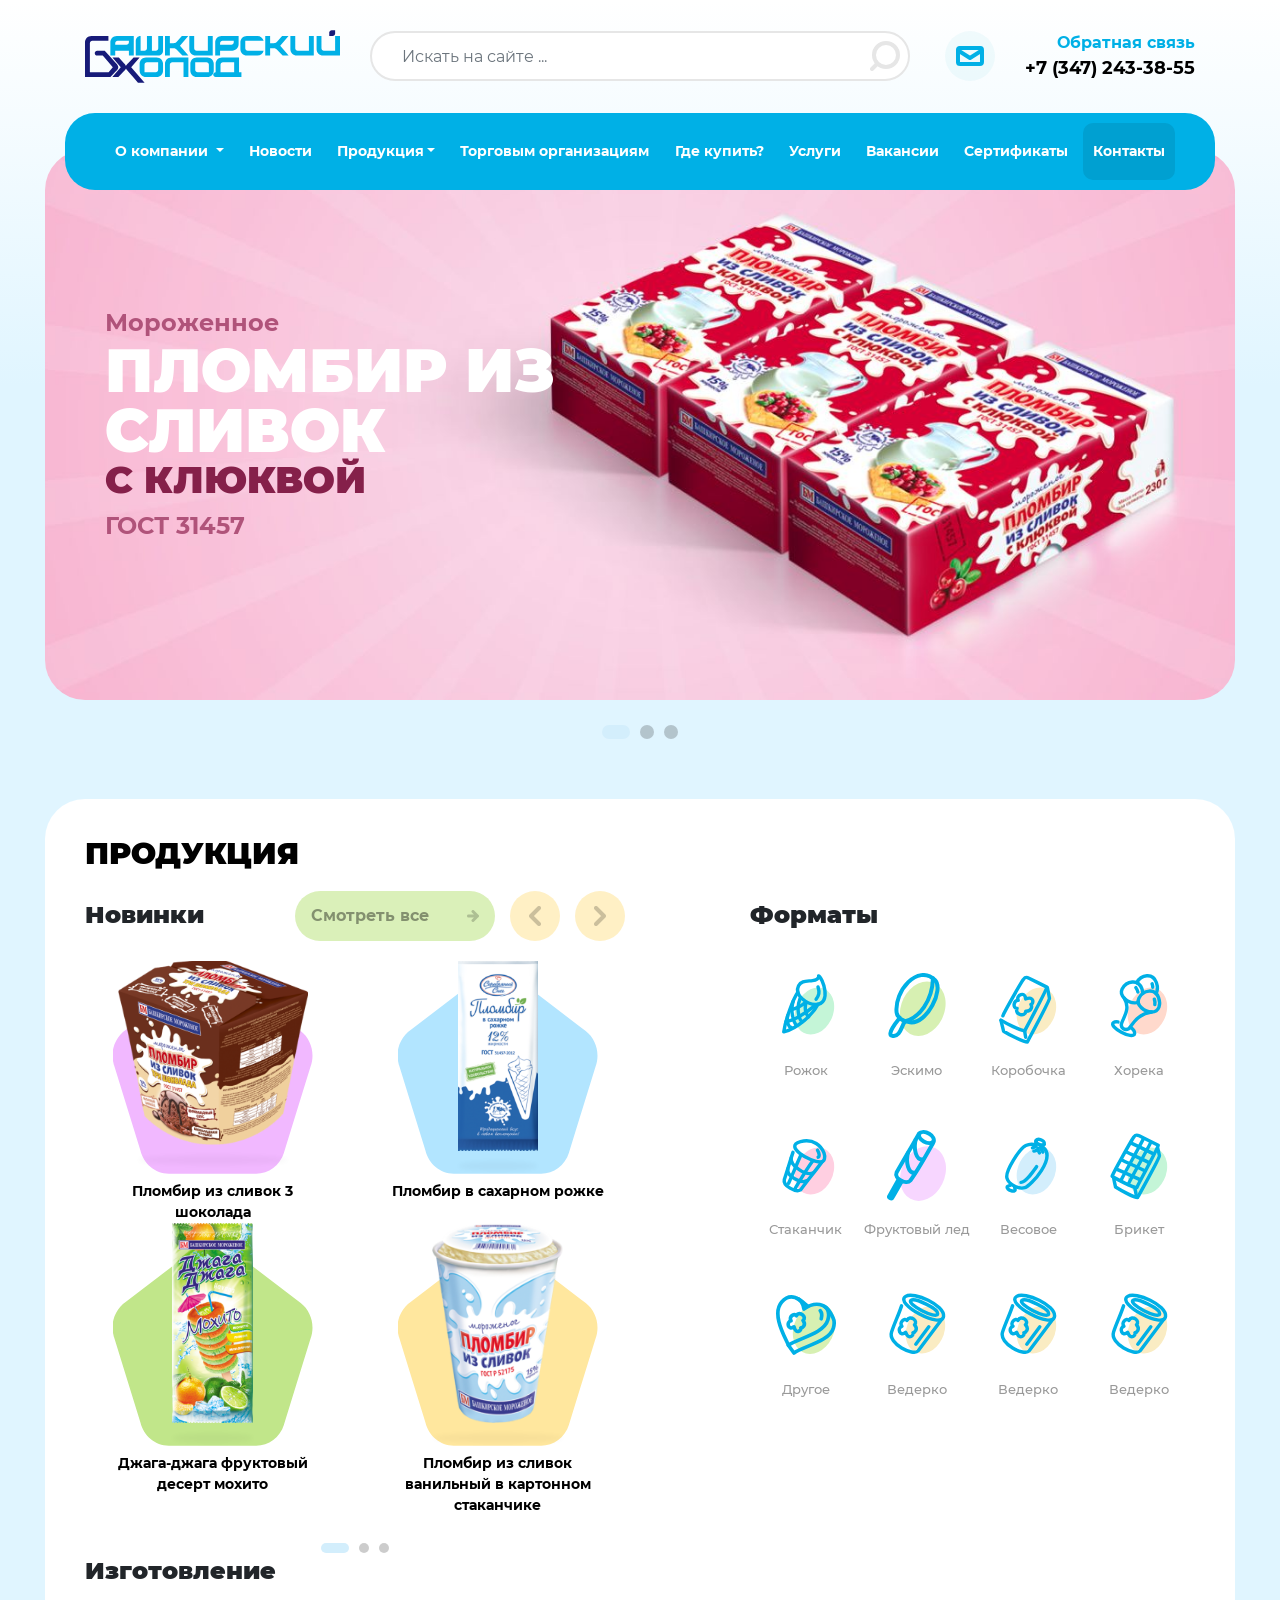
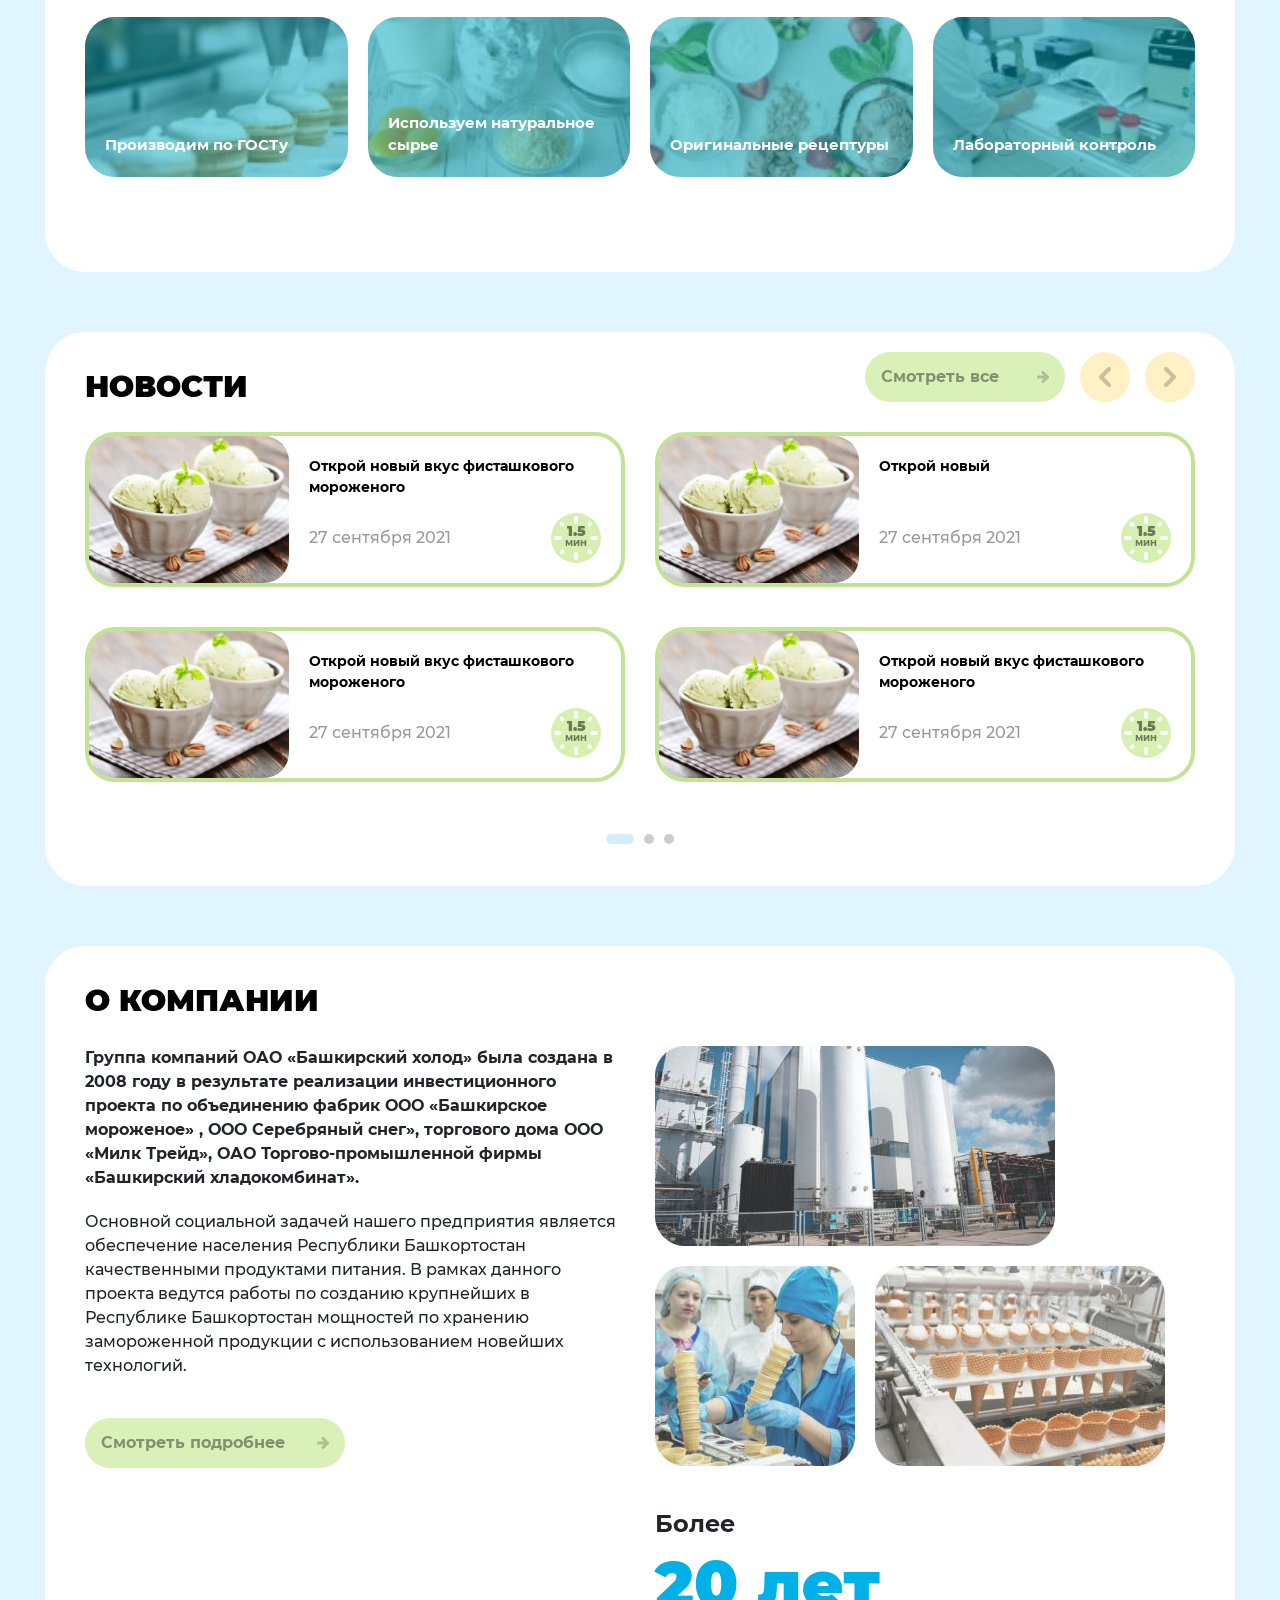
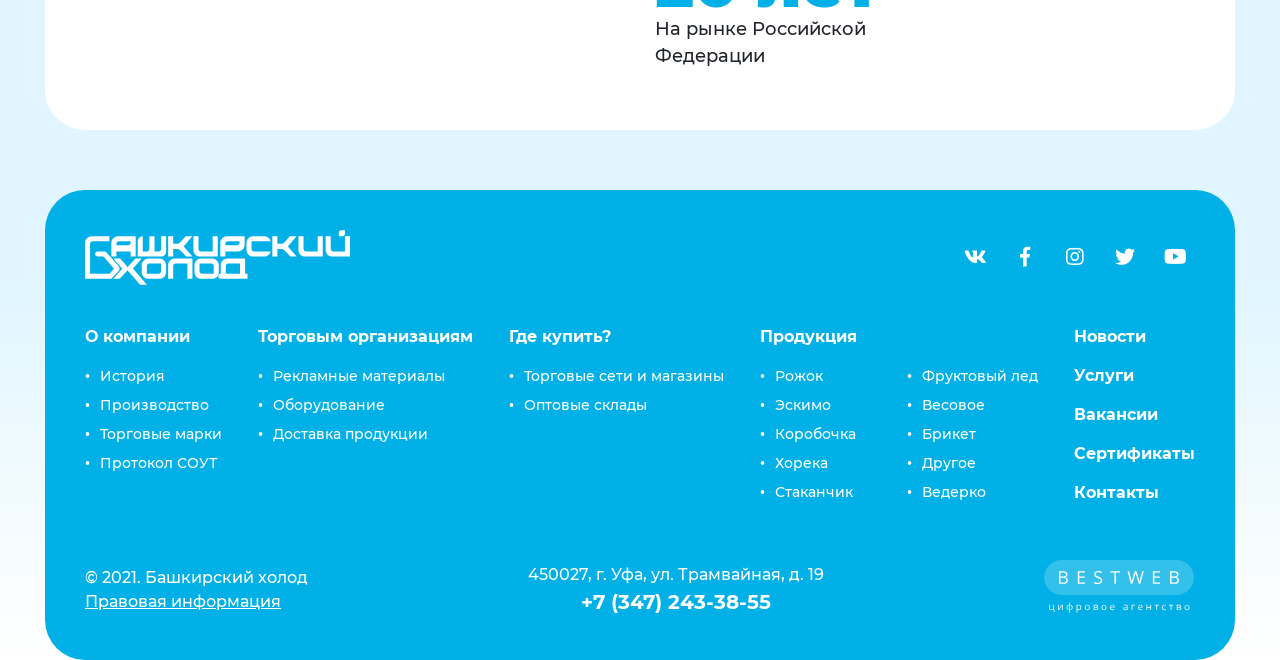
==== index.html @ b54bdd11 "first commit" ====
<!DOCTYPE html>
<html lang="ru">
	<head>
		<meta charset="utf-8">
		<meta name="viewport" content="width=device-width, initial-scale=1, shrink-to-fit=no">

		<link href="css/bootstrap.min.css" rel="stylesheet">
		<link href="css/slick.css" rel="stylesheet">
		<link href="css/brands.min.css" rel="stylesheet">
		<link href="css/fontawesome.min.css" rel="stylesheet">
		<link href="css/styles.css" rel="stylesheet">
		<link href="css/media.css" rel="stylesheet">

		<title>Башхолод</title>

		<script src="js/jquery.min.js"></script>
		<script src="js/popper.min.js"></script>
		<script src="js/bootstrap.min.js"></script>
		<script src="js/slick.min.js"></script>
		<script src="js/main.js"></script>
	</head>
	<body>

		<div class="bottom-fixed">
			<div class="bottom-fixed__row">
				<a href="#" class="bottom-fixed-item">
					<div class="bottom-fixed-item__icon">
						<i class="bf-phone-icon"></i>
					</div>
				</a>
				<div class="bottom-fixed-item">
					<div class="bottom-fixed-item__icon">
						<i class="bf-search-icon"></i>
					</div>
				</div>
				<div class="bottom-fixed-item">
					<div class="bottom-fixed-item__icon">
						<i class="bf-mail-icon"></i>
					</div>
				</div>
				<div class="bottom-fixed-item">
					<div class="mobile-burger">
						<div class="mobile-burger__btn">
							<i class="mob-burger-icon"></i>
						</div>
						<div class="mobile-burger__body">
							<div class="container">
								<div class="mobile-burger__nav">
									<div class="mobile-burger__close">
										<i class="mob-burger-close"></i>
									</div>
									<ul class="header-nav">
										<li class="dropdown">
											<a class="dropdown-toggle" href="#" role="button" id="dropdownMenuLink" data-bs-toggle="dropdown" aria-expanded="false">
												О компании
											</a>

											<ul class="dropdown-menu" aria-labelledby="dropdownMenuLink">
												<li><a class="dropdown-item active" href="#">История</a></li>
												<li><a class="dropdown-item" href="#">Производство</a></li>
												<li><a class="dropdown-item" href="#">Торговые марки</a></li>
												<li><a class="dropdown-item" href="#">Протокол СОУТ</a></li>
											</ul>
										</li>
										<li><a href="#">Новости</a></li>
										<li>
											<a href="#">Продукция</a>
										</li>
										<li><a href="#">Торговым организациям</a></li>
										<li><a href="#">Где купить?</a></li>
										<li><a href="#">Услуги</a></li>
										<li><a href="#">Вакансии</a></li>
										<li><a href="#">Сертификаты</a></li>
										<li class="active"><a href="#">Контакты</a></li>
									</ul>
								</div>
							</div>
						</div>
					</div>
				</div>
			</div>
		</div>

		<div class="wrapper">

			<div class="callback-modal modal fade" id="exampleModal" tabindex="-1" aria-labelledby="exampleModalLabel" aria-hidden="true">
				<div class="modal-dialog">
					<div class="modal-content">
						<div class="callback-modal__body">
							<div class="callback-modal__close" data-bs-dismiss="modal">
								<i class="modal-close-icon"></i>
							</div>
							<div class="callback-modal__title">Обратная связь</div>
							<div class="input-item">
								<input type="text" class="form-control">
								<span class="floating-label">Ф.И.О.</span>
							</div>
							<div class="input-item">
								<input type="text" class="form-control">
								<span class="floating-label">Электронная почта</span>
							</div>
							<div class="input-item">
								<input type="text" class="form-control">
								<span class="floating-label">Контактный телефон</span>
							</div>
							<div class="personal-data">
								<label>
									<input type="checkbox" name="" value="">
									<i class="icon-checkbox">
										<svg width="34" height="34" viewBox="0 0 34 34" fill="none" xmlns="http://www.w3.org/2000/svg">
											<g clip-path="url(#clip0_614:18)">
												<path fill-rule="evenodd" clip-rule="evenodd" d="M6.99945 1.99512H27.0004C29.7479 1.99512 32.0047 4.25197 32.0047 6.99945V27.0004C32.0047 29.7479 29.7479 32.0047 27.0004 32.0047H6.99945C4.25197 32.0047 1.99512 29.7479 1.99512 27.0004V6.99945C1.99512 4.25197 4.25197 1.99512 6.99945 1.99512V1.99512Z" stroke="#D3EEFC" stroke-width="4.00673" stroke-miterlimit="22.9256" stroke-linecap="round" stroke-linejoin="round"/>
												<path fill-rule="evenodd" clip-rule="evenodd" d="M6.99945 1.99512H27.0004C29.7479 1.99512 32.0047 4.25197 32.0047 6.99945V27.0004C32.0047 29.7479 29.7479 32.0047 27.0004 32.0047H6.99945C4.25197 32.0047 1.99512 29.7479 1.99512 27.0004V6.99945C1.99512 4.25197 4.25197 1.99512 6.99945 1.99512V1.99512Z" fill="white"/>
												<path class="check" d="M22.9938 13.0015L14.9967 20.9986L11.0063 17.0082" stroke="#00B0E6" fill="#fff" stroke-width="4.00673" stroke-miterlimit="22.9256" stroke-linecap="round" stroke-linejoin="round"/>
											</g>
											<defs>
												<clipPath id="clip0_614:18">
													<rect width="34" height="34" fill="white"/>
												</clipPath>
											</defs>
										</svg>
									</i>
									<span>Согласен на обработку <a href="#" data-bs-toggle="modal" data-bs-target=".personal-data-modal">персональных данных</a></span>
								</label>
							</div>
							<div class="summary-form__btn">
								<a href="#" class="btn btn-blue">Отправить резюме <i class="btn-arrow-right"></i></a>
							</div>
						</div>
					</div>
				</div>
			</div>

			<div class="personal-data-modal modal fade" tabindex="-1" aria-hidden="true">
				<div class="modal-dialog">
					<div class="modal-content">
						<div class="modal-body">
							<button type="button" class="btn-close" data-bs-dismiss="modal" aria-label="Close"></button>
							<div class="personal-data-modal__body">
								<div>Lorem ipsum dolor sit amet, consectetur adipisicing elit. Esse obcaecati odio fugiat incidunt. Illum dolorem unde quos, placeat, modi porro at odio ut explicabo est aspernatur rem eos id. Animi!</div>
								<div>Architecto tenetur ipsum laudantium fuga quidem illo esse dolores, fugiat in sint, similique. Debitis dolorem libero, modi doloremque alias harum consectetur quam doloribus quod laboriosam accusantium placeat, molestias quos. Voluptate.</div>
								<div>Harum ipsa fuga, ullam architecto atque, modi alias quam iste molestiae, sint hic ratione. Incidunt, possimus placeat neque voluptate vero amet unde, nemo non! Ut quibusdam vitae itaque natus, ea.</div>
								<div>Deserunt illo ullam, id corrupti laborum odit nesciunt cupiditate, illum debitis quidem, in exercitationem fugit! In a, quae est similique, quaerat autem. Consequuntur, deleniti enim voluptatibus, dicta pariatur quia maxime.</div>
								<div>Autem at, itaque officiis ea magni praesentium facilis iste temporibus ipsum dignissimos mollitia consequatur animi fugit sunt debitis laboriosam repellendus expedita cumque dicta dolore quae distinctio illo illum excepturi suscipit!</div>
							</div>
						</div>
					</div>
				</div>
			</div>

			<header>
				<div class="header-top">
					<div class="container">
						<div class="row align-items-center">
							<div class="col-lg-3 col header-top__logo">
								<div class="logo-wr">
									<a href="#" class="logo"><img src="images/logo-v.svg" alt="" title=""></a>
								</div>
							</div>
							<div class="col-lg-6 header-top__search">
								<div class="header-search">
									<form action="/search/" method="GET">
										<input type="text" class="form-control" name="q" placeholder="Искать на сайте ...">
										<button type="submit">
											<svg width="30" height="30" viewBox="0 0 30 30" fill="none" xmlns="http://www.w3.org/2000/svg">
												<path d="M15.9949 26.0011C22.6204 26.0011 27.9914 20.6301 27.9914 14.0047C27.9914 7.37928 22.6204 2.0083 15.9949 2.0083C9.36951 2.0083 3.99854 7.37928 3.99854 14.0047C3.99854 20.6301 9.36951 26.0011 15.9949 26.0011Z" stroke="#E6E6E6" stroke-width="3.9988" stroke-miterlimit="22.9256" stroke-linecap="round" stroke-linejoin="round"/>
												<path d="M2.0083 27.9918L6.99336 22.9888" stroke="#E6E6E6" stroke-width="3.9988" stroke-miterlimit="22.9256" stroke-linecap="round" stroke-linejoin="round"/>
											</svg>
										</button>
										<span class="header-search__clear">
											<svg width="30" height="30" viewBox="0 0 30 30" fill="none" xmlns="http://www.w3.org/2000/svg">
												<path d="M28.0003 28.0003L2 2M2 28.0003L28.0003 2L2 28.0003Z" stroke="#E6E6E6" stroke-width="4.00002" stroke-linecap="round" stroke-linejoin="round"/>
											</svg>
										</span>
									</form>
								</div>
							</div>
							<div class="col-lg-3 col header-top__callback">
								<div class="callback-item">
									<a href="#" class="callback-item__icon">
										<svg width="28" height="20" viewBox="0 0 28 20" fill="none" xmlns="http://www.w3.org/2000/svg">
											<path d="M23.8911 1.98633H4.08157C2.9244 1.98633 1.98633 2.87567 1.98633 3.97272V15.9999C1.98633 17.097 2.9244 17.9863 4.08157 17.9863H23.8911C25.0483 17.9863 25.9863 17.097 25.9863 15.9999V3.97272C25.9863 2.87567 25.0483 1.98633 23.8911 1.98633Z" stroke="#00B0E6" stroke-width="4" stroke-miterlimit="22.9256" stroke-linecap="round" stroke-linejoin="round"/>
											<path d="M25.0068 5.00684L13.9864 12L2.99316 5.00684" stroke="#00B0E6" stroke-width="4" stroke-miterlimit="22.9256" stroke-linecap="round" stroke-linejoin="round"/>
										</svg>
									</a>
									<div class="callback-item__body">
										<div class="callback-item__label">
											<a href="#" data-bs-toggle="modal" data-bs-target=".callback-modal">Обратная связь</a>
										</div>
										<div class="callback-item__phone"><a href="#">+7 (347) 243-38-55</a></div>
									</div>
								</div>
							</div>
						</div>
					</div>
				</div>
				<div class="header-nav-wr">
					<div class="container">
						<ul class="header-nav">
							<li class="dropdown">
								<a class="dropdown-toggle" href="#" role="button" id="dropdownMenuLink" data-bs-toggle="dropdown" aria-expanded="false">
									О компании
								</a>

								<ul class="dropdown-menu" aria-labelledby="dropdownMenuLink">
									<li><a class="dropdown-item active" href="#">История</a></li>
									<li><a class="dropdown-item" href="#">Производство</a></li>
									<li><a class="dropdown-item" href="#">Торговые марки</a></li>
									<li><a class="dropdown-item" href="#">Протокол СОУТ</a></li>
								</ul>
							</li>
							<li><a href="#">Новости</a></li>
							<li class="big-drp">
								<a class="big-drp__btn" href="#">Продукция</a>
								<div class="big-drp__body">
									<div class="big-drp__title">Форматы</div>
									<div class="formats-items">
										<a href="#" class="formats-item">
											<div class="formats-item__icon">
												<img src="images/formats-img/formats-img-1.svg" alt="" title="">
											</div>
											<div class="formats-item__text">
												Рожок
											</div>
										</a>
										<div class="formats-item">
											<div class="formats-item__icon">
												<img src="images/formats-img/formats-img-2.svg" alt="" title="">
											</div>
											<div class="formats-item__text">
												Эскимо
											</div>
										</div>
										<div class="formats-item">
											<div class="formats-item__icon">
												<img src="images/formats-img/formats-img-3.svg" alt="" title="">
											</div>
											<div class="formats-item__text">
												Коробочка
											</div>
										</div>
										<div class="formats-item">
											<div class="formats-item__icon">
												<img src="images/formats-img/formats-img-4.svg" alt="" title="">
											</div>
											<div class="formats-item__text">
												Хорека
											</div>
										</div>
										<div class="formats-item">
											<div class="formats-item__icon">
												<img src="images/formats-img/formats-img-5.svg" alt="" title="">
											</div>
											<div class="formats-item__text">
												Стаканчик
											</div>
										</div>
										<div class="formats-item">
											<div class="formats-item__icon">
												<img src="images/formats-img/formats-img-6.svg" alt="" title="">
											</div>
											<div class="formats-item__text">
												Фруктовый
												лед
											</div>
										</div>
										<div class="formats-item">
											<div class="formats-item__icon">
												<img src="images/formats-img/formats-img-7.svg" alt="" title="">
											</div>
											<div class="formats-item__text">
												Весовое
											</div>
										</div>
										<div class="formats-item">
											<div class="formats-item__icon">
												<img src="images/formats-img/formats-img-8.svg" alt="" title="">
											</div>
											<div class="formats-item__text">
												Брикет
											</div>
										</div>
										<div class="formats-item">
											<div class="formats-item__icon">
												<img src="images/formats-img/formats-img-9.svg" alt="" title="">
											</div>
											<div class="formats-item__text">
												Другое
											</div>
										</div>
										<div class="formats-item">
											<div class="formats-item__icon">
												<img src="images/formats-img/formats-img-10.svg" alt="" title="">
											</div>
											<div class="formats-item__text">
												Ведерко
											</div>
										</div>
										<div class="formats-item">
											<div class="formats-item__icon">
												<img src="images/formats-img/formats-img-11.svg" alt="" title="">
											</div>
											<div class="formats-item__text">
												Ведерко
											</div>
										</div>
										<div class="formats-item">
											<div class="formats-item__icon">
												<img src="images/formats-img/formats-img-12.svg" alt="" title="">
											</div>
											<div class="formats-item__text">
												Ведерко
											</div>
										</div>
									</div>
									<div class="big-drp__title">Бренды</div>
									<div class="brands-items">
										<div class="brands-items__col">
											<a href="#" class="brands-item color-1">
												<div class="brands-item__img">
													<img src="images/brands-item/brands-item-img-1.png" alt="" title="">
												</div>
												<div class="brands-item__text">
													Пломбир
													из сливок
												</div>
											</a>
										</div>
										<div class="brands-items__col">
											<div class="brands-item color-2">
												<div class="brands-item__img">
													<img src="images/brands-item/brands-item-img-2.png" alt="" title="">
												</div>
												<div class="brands-item__text">
													Угостись
												</div>
											</div>
										</div>
										<div class="brands-items__col">
											<div class="brands-item color-3">
												<div class="brands-item__img">
													<img src="images/brands-item/brands-item-img-3.png" alt="" title="">
												</div>
												<div class="brands-item__text">
													Bon Ami
												</div>
											</div>
										</div>
										<div class="brands-items__col">
											<div class="brands-item color-4">
												<div class="brands-item__img">
													<img src="images/brands-item/brands-item-img-4.png" alt="" title="">
												</div>
												<div class="brands-item__text">
													Пломбир
													из молока
												</div>
											</div>
										</div>
										<div class="brands-items__col">
											<div class="brands-item color-5">
												<div class="brands-item__img">
													<img src="images/brands-item/brands-item-img-5.png" alt="" title="">
												</div>
												<div class="brands-item__text">
													Джага джага
												</div>
											</div>
										</div>
										<div class="brands-items__col">
											<div class="brands-item color-6">
												<div class="brands-item__img">
													<img src="images/brands-item/brands-item-img-6.png" alt="" title="">
												</div>
												<div class="brands-item__text">
													Пломбир
												</div>
											</div>
										</div>
										<div class="brands-items__col">
											<div class="brands-item color-7">
												<div class="brands-item__img">
													<img src="images/brands-item/brands-item-img-7.png" alt="" title="">
												</div>
												<div class="brands-item__text">
													Уплетайка
												</div>
											</div>
										</div>
										<div class="brands-items__col">
											<div class="brands-item color-1">
												<div class="brands-item__img">
													<img src="images/brands-item/brands-item-img-8.png" alt="" title="">
												</div>
												<div class="brands-item__text">
													Horeca
												</div>
											</div>
										</div>
										<div class="brands-items__col">
											<div class="brands-item color-2">
												<div class="brands-item__img">
													<img src="images/brands-item/brands-item-img-9.png" alt="" title="">
												</div>
												<div class="brands-item__text">
													Зефирное
													облако
												</div>
											</div>
										</div>
										<div class="brands-items__col">
											<div class="brands-item color-3">
												<div class="brands-item__img">
													<img src="images/brands-item/brands-item-img-10.png" alt="" title="">
												</div>
												<div class="brands-item__text">
													Полонез
												</div>
											</div>
										</div>
										<div class="brands-items__col">
											<div class="brands-item color-3">
												<div class="brands-item__img">
													<img src="images/brands-item/brands-item-img-10.png" alt="" title="">
												</div>
												<div class="brands-item__text">
													Полонез
												</div>
											</div>
										</div>
									</div>
								</div>
							</li>
							<li><a href="#">Торговым организациям</a></li>
							<li><a href="#">Где купить?</a></li>
							<li><a href="#">Услуги</a></li>
							<li><a href="#">Вакансии</a></li>
							<li><a href="#">Сертификаты</a></li>
							<li class="active"><a href="#">Контакты</a></li>
						</ul>
					</div>
				</div>
			</header>

			<main>
				<div class="main-slider-wr">
					<div class="container">
						<div class="main-slider ml100">
							<div>
								<div class="main-slider-item" style="background-image: url('images/main-slider-img-1.jpg');">
									<div class="main-slider-item__left">
										<div class="main-slider-item__label">Мороженное</div>
										<div class="main-slider-item__title">
											ПЛОМБИР
											ИЗ СЛИВОК
										</div>
										<div class="main-slider-item__sub">С КЛЮКВОЙ</div>
										<div class="main-slider-item__desc">
											ГОСТ 31457
										</div>
									</div>
								</div>
							</div>
							<div>
								<div class="main-slider-item" style="background-image: url('images/main-slider-img-1.jpg');">
									<div class="main-slider-item__left">
										<div class="main-slider-item__label">Мороженное 2</div>
										<div class="main-slider-item__title">
											ПЛОМБИР
											ИЗ СЛИВОК
										</div>
										<div class="main-slider-item__sub">С КЛЮКВОЙ</div>
										<div class="main-slider-item__desc">
											ГОСТ 31457
										</div>
									</div>
								</div>
							</div>
							<div>
								<div class="main-slider-item" style="background-image: url('images/main-slider-img-1.jpg');">
									<div class="main-slider-item__left">
										<div class="main-slider-item__label">Мороженное 3</div>
										<div class="main-slider-item__title">
											ПЛОМБИР
											ИЗ СЛИВОК
										</div>
										<div class="main-slider-item__sub">С КЛЮКВОЙ</div>
										<div class="main-slider-item__desc">
											ГОСТ 31457
										</div>
									</div>
								</div>
							</div>
						</div>
					</div>
				</div>
				<div class="main-production-wr">
					<div class="container">
						<div class="main-production ml100">
							<div class="main__title">ПРОДУКЦИЯ</div>
							<div class="row">
								<div class="col-lg-6">
									<div class="main-production__left">
										<div class="main-production__title">Новинки</div>
										<div class="main-production__more">
											<a href="#" class="btn btn-green">Смотреть все <i class="btn-arrow-right"></i></a>
										</div>
										<div class="main-production__clippath">
											<svg width="0" height="0" viewBox="0 0 290 280" fill="none" xmlns="http://www.w3.org/2000/svg">
												<g id="Assets" fill="none">
													<defs>
														<clipPath id="mpsItemClipPath"
														transform="scale(0.00344827586206896551724137931034, 0.00344827586206896551724137931034)" clipPathUnits="objectBoundingBox">
															<path d="M171.878 9.58278L221.149 45.3872L272.423 82.6437L272.498 82.6217C288.538 94.2784 294.02 115.063 286.998 132.669L268.257 190.353L248.677 250.631L248.752 250.653C242.829 268.882 225.748 280.362 207.532 279.992H145.007H81.6299C61.8077 279.992 45.159 266.397 40.4893 248.023L21.7529 190.353L2.16903 130.074L2.08958 130.092C-4.0014 111.338 3.66088 91.4227 19.5063 81.249L68.8609 45.3872L120.091 8.16155L120.056 8.10859C136.003 -3.47753 157.308 -2.34761 171.878 9.58278V9.58278Z"/>
														</clipPath>
													</defs>
												</g>
											</svg>
										</div>
										<div class="main-production-slider">
											<div>
												<div class="mps-items">
													<div class="row">
														<div class="col-6">
															<a href="#" class="mps-item color-1">
																<div class="mps-item__img">
																	<span><img src="images/mps-item-img-1.png" alt="" title=""></span>
																</div>
																<div class="mps-item__name">
																	Пломбир из сливок
																	3 шоколада
																</div>
															</a>
														</div>
														<div class="col-6">
															<div class="mps-item color-2">
																<div class="mps-item__img">
																	<span><img src="images/mps-item-img-2.png" alt="" title=""></span>
																</div>
																<div class="mps-item__name">
																	Пломбир в сахарном
																	рожке
																</div>
															</div>
														</div>
														<div class="col-6">
															<div class="mps-item color-3">
																<div class="mps-item__img">
																	<span><img src="images/mps-item-img-3.png" alt="" title=""></span>
																</div>
																<div class="mps-item__name">
																	Джага-джага
																	фруктовый десерт
																	мохито
																</div>
															</div>
														</div>
														<div class="col-6">
															<div class="mps-item color-4">
																<div class="mps-item__img">
																	<span><img src="images/mps-item-img-4.png" alt="" title=""></span>
																</div>
																<div class="mps-item__name">
																	Пломбир из сливок
																	ванильный в картонном
																	стаканчике
																</div>
															</div>
														</div>
													</div>
												</div>
											</div>
											<div>
												<div class="mps-items">
													<div class="row">
														<div class="col-6">
															<a href="#" class="mps-item color-1">
																<div class="mps-item__img">
																	<span><img src="images/mps-item-img-1.png" alt="" title=""></span>
																</div>
																<div class="mps-item__name">
																	Пломбир из сливок
																	3 шоколада
																</div>
															</a>
														</div>
														<div class="col-6">
															<div class="mps-item color-2">
																<div class="mps-item__img">
																	<span><img src="images/mps-item-img-2.png" alt="" title=""></span>
																</div>
																<div class="mps-item__name">
																	Пломбир в сахарном
																	рожке
																</div>
															</div>
														</div>
														<div class="col-6">
															<div class="mps-item color-3">
																<div class="mps-item__img">
																	<span><img src="images/mps-item-img-3.png" alt="" title=""></span>
																</div>
																<div class="mps-item__name">
																	Джага-джага
																	фруктовый десерт
																	мохито
																</div>
															</div>
														</div>
														<div class="col-6">
															<div class="mps-item color-4">
																<div class="mps-item__img">
																	<span><img src="images/mps-item-img-4.png" alt="" title=""></span>
																</div>
																<div class="mps-item__name">
																	Пломбир из сливок
																	ванильный в картонном
																	стаканчике
																</div>
															</div>
														</div>
													</div>
												</div>
											</div>
											<div>
												111
											</div>
										</div>
									</div>
								</div>
								<div class="col-lg-5 offset-lg-1">
									<div class="main-production__right">
										<div class="main-production-section">
											<div class="main-production__title">Форматы</div>
											<div class="formats-items">
												<a href="#" class="formats-item">
													<div class="formats-item__icon">
														<img src="images/formats-img/formats-img-1.svg" alt="" title="">
													</div>
													<div class="formats-item__text">
														Рожок
													</div>
												</a>
												<div class="formats-item">
													<div class="formats-item__icon">
														<img src="images/formats-img/formats-img-2.svg" alt="" title="">
													</div>
													<div class="formats-item__text">
														Эскимо
													</div>
												</div>
												<div class="formats-item">
													<div class="formats-item__icon">
														<img src="images/formats-img/formats-img-3.svg" alt="" title="">
													</div>
													<div class="formats-item__text">
														Коробочка
													</div>
												</div>
												<div class="formats-item">
													<div class="formats-item__icon">
														<img src="images/formats-img/formats-img-4.svg" alt="" title="">
													</div>
													<div class="formats-item__text">
														Хорека
													</div>
												</div>
												<div class="formats-item">
													<div class="formats-item__icon">
														<img src="images/formats-img/formats-img-5.svg" alt="" title="">
													</div>
													<div class="formats-item__text">
														Стаканчик
													</div>
												</div>
												<div class="formats-item">
													<div class="formats-item__icon">
														<img src="images/formats-img/formats-img-6.svg" alt="" title="">
													</div>
													<div class="formats-item__text">
														Фруктовый
														лед
													</div>
												</div>
												<div class="formats-item">
													<div class="formats-item__icon">
														<img src="images/formats-img/formats-img-7.svg" alt="" title="">
													</div>
													<div class="formats-item__text">
														Весовое
													</div>
												</div>
												<div class="formats-item">
													<div class="formats-item__icon">
														<img src="images/formats-img/formats-img-8.svg" alt="" title="">
													</div>
													<div class="formats-item__text">
														Брикет
													</div>
												</div>
												<div class="formats-item">
													<div class="formats-item__icon">
														<img src="images/formats-img/formats-img-9.svg" alt="" title="">
													</div>
													<div class="formats-item__text">
														Другое
													</div>
												</div>
												<div class="formats-item">
													<div class="formats-item__icon">
														<img src="images/formats-img/formats-img-10.svg" alt="" title="">
													</div>
													<div class="formats-item__text">
														Ведерко
													</div>
												</div>
												<div class="formats-item">
													<div class="formats-item__icon">
														<img src="images/formats-img/formats-img-10.svg" alt="" title="">
													</div>
													<div class="formats-item__text">
														Ведерко
													</div>
												</div>
												<div class="formats-item">
													<div class="formats-item__icon">
														<img src="images/formats-img/formats-img-10.svg" alt="" title="">
													</div>
													<div class="formats-item__text">
														Ведерко
													</div>
												</div>
											</div>
										</div>
										<div class="main-production-section notebook-hide">
											<div class="main-production__title">Изготовление</div>
											<div class="manufacture">
												<div class="row">
													<div class="col-lg-6">
														<a href="#" class="manufacture-item" style="background-image: url('images/manufacture-item-bg-1.jpg');">
															<div class="manufacture-item__text">
																Производим
																по ГОСТу
															</div>
														</a>
													</div>
													<div class="col-lg-6">
														<div class="manufacture-item" style="background-image: url('images/manufacture-item-bg-2.jpg');">
															<div class="manufacture-item__text">
																Используем
																натуральное сырье
															</div>
														</div>
													</div>
													<div class="col-lg-6">
														<div class="manufacture-item" style="background-image: url('images/manufacture-item-bg-3.jpg');">
															<div class="manufacture-item__text">
																Оригинальные
																рецептуры
															</div>
														</div>
													</div>
													<div class="col-lg-6">
														<div class="manufacture-item" style="background-image: url('images/manufacture-item-bg-4.jpg');">
															<div class="manufacture-item__text">
																Лабораторный
																контроль
															</div>
														</div>
													</div>
												</div>
											</div>
										</div>
									</div>
								</div>
								<div class="col-12">
									<div class="main-production-section notebook-show">
										<div class="main-production__title">Изготовление</div>
										<div class="manufacture">
											<div class="row">
												<div class="col-sm-6 col-lg-3">
													<a href="#" class="manufacture-item" style="background-image: url('images/manufacture-item-bg-1.jpg');">
														<div class="manufacture-item__text">
															Производим
															по ГОСТу
														</div>
													</a>
												</div>
												<div class="col-sm-6 col-lg-3">
													<div class="manufacture-item" style="background-image: url('images/manufacture-item-bg-2.jpg');">
														<div class="manufacture-item__text">
															Используем
															натуральное сырье
														</div>
													</div>
												</div>
												<div class="col-sm-6 col-lg-3">
													<div class="manufacture-item" style="background-image: url('images/manufacture-item-bg-3.jpg');">
														<div class="manufacture-item__text">
															Оригинальные
															рецептуры
														</div>
													</div>
												</div>
												<div class="col-sm-6 col-lg-3">
													<div class="manufacture-item" style="background-image: url('images/manufacture-item-bg-4.jpg');">
														<div class="manufacture-item__text">
															Лабораторный
															контроль
														</div>
													</div>
												</div>
											</div>
										</div>
									</div>
								</div>
							</div>
						</div>
					</div>
				</div>
				<div class="main-news-wr">
					<div class="container">
						<div class="main-news ml100">
							<div class="main__title">НОВОСТИ</div>
							<div class="main-news__more">
								<a href="#" class="btn btn-green">Смотреть все <i class="btn-arrow-right"></i></a>
							</div>
							<div class="main-news-slider">
								<div>
									<div class="main-news-items">
										<div class="row">
											<div class="col-lg-6">
												<a href="#" class="main-news-item">
													<div class="main-news-item__img">
														<img src="images/main-news-item-img-1.jpg" alt="" title="">
													</div>
													<div class="main-news-item__body">
														<div class="main-news-item__title">
															Открой новый вкус фисташкового мороженого
														</div>
														<div class="main-news-item__bottom">
															<div class="main-news-item__date">27 сентября 2021</div>
															<div class="main-news-item__time">
																<b>1.5</b> мин
															</div>
														</div>
													</div>
												</a>
											</div>
											<div class="col-lg-6">
												<div class="main-news-item">
													<div class="main-news-item__img">
														<img src="images/main-news-item-img-1.jpg" alt="" title="">
													</div>
													<div class="main-news-item__body">
														<div class="main-news-item__title">
															Открой новый
														</div>
														<div class="main-news-item__bottom">
															<div class="main-news-item__date">27 сентября 2021</div>
															<div class="main-news-item__time">
																<b>1.5</b> мин
															</div>
														</div>
													</div>
												</div>
											</div>
											<div class="col-lg-6">
												<a href="#" class="main-news-item">
													<div class="main-news-item__img">
														<img src="images/main-news-item-img-1.jpg" alt="" title="">
													</div>
													<div class="main-news-item__body">
														<div class="main-news-item__title">
															Открой новый вкус фисташкового мороженого
														</div>
														<div class="main-news-item__bottom">
															<div class="main-news-item__date">27 сентября 2021</div>
															<div class="main-news-item__time">
																<b>1.5</b> мин
															</div>
														</div>
													</div>
												</a>
											</div>
											<div class="col-lg-6">
												<div class="main-news-item">
													<div class="main-news-item__img">
														<img src="images/main-news-item-img-1.jpg" alt="" title="">
													</div>
													<div class="main-news-item__body">
														<div class="main-news-item__title">
															Открой новый вкус фисташкового мороженого
														</div>
														<div class="main-news-item__bottom">
															<div class="main-news-item__date">27 сентября 2021</div>
															<div class="main-news-item__time">
																<b>1.5</b> мин
															</div>
														</div>
													</div>
												</div>
											</div>
										</div>
									</div>
								</div>
								<div>
									111
								</div>
								<div>
									111
								</div>
							</div>
						</div>
					</div>
				</div>
				<div class="main-about-wr">
					<div class="container">
						<div class="main-about ml100">
							<div class="main__title">О КОМПАНИИ</div>
							<div class="row">
								<div class="col-lg-6">
									<div class="main-about__b">
										Группа компаний ОАО «Башкирский холод» была создана в 2008 году в результате реализации инвестиционного проекта по объединению фабрик ООО «Башкирское мороженое» , ООО Серебряный снег», торгового дома ООО «Милк Трейд», ОАО Торгово-промышленной фирмы «Башкирский хладокомбинат».
									</div>
									<div class="main-about__text">
										Основной социальной задачей нашего предприятия является обеспечение населения Республики Башкортостан качественными продуктами питания. В рамках данного проекта ведутся работы по созданию крупнейших в Республике Башкортостан мощностей по хранению замороженной продукции с использованием новейших технологий.
									</div>
									<div class="main-about__btn">
										<a href="#" class="btn btn-green">Смотреть подробнее <i class="btn-arrow-right"></i></a>
									</div>
								</div>
								<div class="col-lg-6">
									<div class="main-about-imgs">
										<div class="main-about-imgs__col">
											<div class="main-about-img">
												<img src="images/main-about-img-1.jpg" alt="" title="">
											</div>
										</div>
										<div class="main-about-imgs__col">
											<div class="main-about-img">
												<img src="images/main-about-img-2.jpg" alt="" title="">
											</div>
										</div>
										<div class="main-about-imgs__col">
											<div class="main-about-img">
												<img src="images/main-about-img-3.jpg" alt="" title="">
											</div>
										</div>
										<div class="main-about-imgs__col">
											<div class="main-about-text">
												<div class="main-about-text__label">Более</div>
												<div class="main-about-text__title">20 лет</div>
												<div class="main-about-text__text">
													На рынке Российской
													Федерации
												</div>
											</div>
										</div>
									</div>
								</div>
							</div>
						</div>
					</div>
				</div>
			</main>

			<footer>
				<div class="footer-top-wr">
					<div class="container">
						<div class="footer-top ml100">
							<div class="footer-top__row">
								<div class="footer-top__logo">
									<a href="#"><img src="images/logo-footer-v.svg" alt="" title=""></a>
								</div>
								<div class="soc">
									<ul>
										<li><a href="#"><i class="fab fa-vk"></i></a></li>
										<li><a href="#"><i class="fab fa-facebook-f"></i></a></li>
										<li><a href="#"><i class="fab fa-instagram"></i></a></li>
										<li><a href="#"><i class="fab fa-twitter"></i></a></li>
										<li><a href="#"><i class="fab fa-youtube"></i></a></li>
									</ul>
								</div>
							</div>
							<div class="footer-top-lists">
								<div class="footer-top-lists__col">
									<div class="footer-top-list__title"><a href="#">О компании</a></div>
									<ul class="footer-top-list">
										<li><a href="#">История</a></li>
										<li><a href="#">Производство</a></li>
										<li><a href="#">Торговые марки</a></li>
										<li><a href="#">Протокол СОУТ</a></li>
									</ul>
								</div>
								<div class="footer-top-lists__col">
									<div class="footer-top-list__title">Торговым организациям</div>
									<ul class="footer-top-list">
										<li><a href="#">Рекламные материалы</a></li>
										<li><a href="#">Оборудование</a></li>
										<li><a href="#">Доставка продукции</a></li>
									</ul>
								</div>
								<div class="footer-top-lists__col">
									<div class="footer-top-list__title">Где купить?</div>
									<ul class="footer-top-list">
										<li><a href="#">Торговые сети и магазины</a></li>
										<li><a href="#">Оптовые склады</a></li>
									</ul>
								</div>
								<div class="footer-top-lists__col">
									<div class="footer-top-list__title">Продукция</div>
									<ul class="footer-top-list col2">
										<li><a href="#">Рожок</a></li>
										<li><a href="#">Эскимо</a></li>
										<li><a href="#">Коробочка</a></li>
										<li><a href="#">Хорека</a></li>
										<li><a href="#">Стаканчик</a></li>
										<li><a href="#">Фруктовый лед</a></li>
										<li><a href="#">Весовое</a></li>
										<li><a href="#">Брикет</a></li>
										<li><a href="#">Другое</a></li>
										<li><a href="#">Ведерко</a></li>
									</ul>
								</div>
								<div class="footer-top-lists__col">
									<div class="footer-top-list__title"><a href="#">Новости</a></div>
									<div class="footer-top-list__title"><a href="#">Услуги</a></div>
									<div class="footer-top-list__title"><a href="#">Вакансии</a></div>
									<div class="footer-top-list__title"><a href="#">Сертификаты</a></div>
									<div class="footer-top-list__title"><a href="#">Контакты</a></div>
								</div>
							</div>
							<div class="footer-top__row">
								<div class="soc in-mobile">
									<ul>
										<li><a href="#"><i class="fab fa-vk"></i></a></li>
										<li><a href="#"><i class="fab fa-facebook-f"></i></a></li>
										<li><a href="#"><i class="fab fa-instagram"></i></a></li>
										<li><a href="#"><i class="fab fa-twitter"></i></a></li>
										<li><a href="#"><i class="fab fa-youtube"></i></a></li>
									</ul>
								</div>
								<div class="footer-top__text">
									<div>© 2021. Башкирский холод</div>
									<a href="#">Правовая информация</a>
								</div>
								<div class="footer-top__center">
									<div class="footer-top__text">450027, г. Уфа, ул. Трамвайная, д. 19</div>
									<div class="footer-top__phone">
										<a href="#">+7 (347) 243-38-55</a>
									</div>
								</div>
								<div class="footer-top__bw">
									<a class="bestweb"  href="https://bestweb.ru/" target="_blank" title="Разработка сайта, поддержка сайта Bestweb г.Уфа"><span>Bestweb - разработка сайта, поддержка сайта, г.Уфа</span>
										<svg width="151" height="60" viewBox="0 0 151 60" fill="none" xmlns="http://www.w3.org/2000/svg">
											<path class="bw-logo" fill-rule="evenodd" clip-rule="evenodd" d="M17.5012 0H132.502C142.127 0 150.002 7.87492 150.002 17.4999C150.002 27.125 142.127 34.9999 132.502 34.9999H17.5012C7.87615 34.9999 0.0012207 27.1249 0.0012207 17.4999C0.0012207 7.87491 7.87617 0 17.5012 0Z" fill="white" fill-opacity="0.2"/>
											<path class="bw-logo-text" d="M15.0012 11.1831H18.656C20.372 11.1831 21.6136 11.434 22.3807 11.9357C23.1477 12.4374 23.5312 13.2286 23.5312 14.312C23.5312 15.0617 23.3169 15.6817 22.8909 16.1687C22.462 16.6557 21.8398 16.9717 21.0183 17.1163V17.2019C22.9816 17.5296 23.9664 18.539 23.9664 20.2276C23.9664 21.358 23.5735 22.2408 22.7914 22.8754C22.0122 23.5098 20.9186 23.8259 19.5137 23.8259H15.0012V11.1831V11.1831ZM16.5053 16.5967H18.9822C20.0452 16.5967 20.81 16.4346 21.2752 16.1069C21.7403 15.782 21.9728 15.233 21.9728 14.4597C21.9728 13.7513 21.716 13.2405 21.1964 12.9247C20.6771 12.6118 19.849 12.4522 18.7166 12.4522H16.5053V16.5967V16.5967ZM16.5053 17.8425V22.5716H19.2028C20.2482 22.5716 21.0334 22.3737 21.562 21.9811C22.0907 21.5854 22.3532 20.9655 22.3532 20.1241C22.3532 19.3389 22.0844 18.7635 21.5439 18.3944C21.0061 18.0257 20.1847 17.8425 19.0789 17.8425H16.5053V17.8425ZM41.0219 23.8259H33.8088V11.1831H41.0219V12.4876H35.3129V16.5612H40.674V17.8601H35.3129V22.5123H41.0219V23.8259V23.8259ZM58.2523 20.4609C58.2523 21.5738 57.8385 22.4415 57.0139 23.0645C56.1864 23.687 55.0659 23.9999 53.6488 23.9999C52.1179 23.9999 50.9369 23.8052 50.112 23.4186V22.0018C50.6407 22.2201 51.2207 22.3944 51.8457 22.5211C52.471 22.6481 53.0904 22.7099 53.7032 22.7099C54.7061 22.7099 55.4613 22.5242 55.969 22.152C56.4764 21.7801 56.7298 21.2637 56.7298 20.5995C56.7298 20.1627 56.6394 19.8024 56.4611 19.5221C56.28 19.2446 55.9778 18.9849 55.558 18.7485C55.1353 18.5126 54.495 18.2439 53.6338 17.946C52.4288 17.5236 51.5679 17.0247 51.0546 16.449C50.5378 15.8736 50.2782 15.1207 50.2782 14.191C50.2782 13.217 50.6529 12.4434 51.4018 11.8649C52.151 11.2894 53.1417 11 54.377 11C55.6606 11 56.8449 11.2302 57.9232 11.6939L57.4549 12.9721C56.3888 12.535 55.3496 12.3167 54.3408 12.3167C53.5434 12.3167 52.9212 12.482 52.4742 12.8153C52.0243 13.1521 51.8006 13.6152 51.8006 14.2088C51.8006 14.6485 51.882 15.0056 52.0481 15.286C52.2142 15.5666 52.4923 15.8234 52.8849 16.0564C53.2778 16.2897 53.8787 16.5465 54.6852 16.83C56.0415 17.3023 56.9778 17.8099 57.4849 18.3502C57.9957 18.8933 58.2523 19.5961 58.2523 20.4609V20.4609ZM71.943 23.8259H70.4389V12.4876H66.3429V11.1831H76.0419V12.4876H71.943V23.8259ZM96.3416 23.8259H94.8554L92.2458 15.3599C92.1217 14.9852 91.9828 14.5127 91.8289 13.9401C91.6749 13.3703 91.5964 13.0279 91.5902 12.9128C91.4604 13.6745 91.2551 14.507 90.9711 15.4101L88.4398 23.8259H86.9539L83.5103 11.1831H85.102L87.1469 18.9908C87.4309 20.0858 87.6364 21.0777 87.7663 21.9663C87.9264 20.9124 88.162 19.8792 88.4761 18.8698L90.7931 11.1831H92.3876L94.8191 18.9406C95.1031 19.8319 95.3418 20.8413 95.538 21.9663C95.6497 21.1486 95.8614 20.1508 96.1724 18.973L98.208 11.1831H99.803L96.3416 23.8259ZM116.106 23.8259H108.893V11.1831H116.106V12.4876H110.397V16.5612H115.759V17.8601H110.397V22.5123H116.106V23.8259V23.8259ZM126.036 11.1831H129.691C131.407 11.1831 132.648 11.4339 133.415 11.9357C134.183 12.4374 134.566 13.2286 134.566 14.312C134.566 15.0617 134.352 15.6817 133.926 16.1687C133.497 16.6556 132.875 16.9717 132.053 17.1163V17.2019C134.017 17.5296 135.001 18.539 135.001 20.2276C135.001 21.358 134.608 22.2407 133.826 22.8754C133.047 23.5098 131.953 23.8259 130.549 23.8259H126.036V11.1831V11.1831ZM127.541 16.5967H130.018C131.081 16.5967 131.845 16.4345 132.31 16.1069C132.775 15.782 133.007 15.2329 133.007 14.4596C133.007 13.7513 132.751 13.2405 132.231 12.9247C131.712 12.6117 130.884 12.4521 129.752 12.4521H127.541V16.5967V16.5967ZM127.541 17.8425V22.5715H130.238C131.283 22.5715 132.068 22.3737 132.597 21.9811C133.125 21.5854 133.388 20.9654 133.388 20.1241C133.388 19.3389 133.119 18.7635 132.579 18.3944C132.041 18.0256 131.219 17.8425 130.114 17.8425H127.541V17.8425Z" fill="white"/>
											<path class="bw-text" d="M10.5575 51.9481H9.74769V50.0983H5.33923V44.7464H6.14912V49.3998H8.99085V44.7464H9.80096V49.3998H10.5575V51.9481ZM14.8444 44.7465V48.1398L14.8092 49.0282L14.7945 49.3065L17.6909 44.7465H18.7009V50.0983H17.9443V46.8265L17.9593 46.1816L17.9826 45.5484L15.0927 50.0983H14.0827V44.7465H14.8444V44.7465ZM28.636 47.4181C28.636 48.2283 28.4062 48.8731 27.9461 49.3533C27.4844 49.8332 26.8412 50.1082 26.0143 50.1765V52.5001H25.2127V50.1765C24.406 50.115 23.7678 49.8383 23.2993 49.3465C22.831 48.855 22.596 48.2115 22.596 47.4181C22.596 46.6066 22.8293 45.9634 23.2962 45.4832C23.7644 45.005 24.4127 44.7331 25.2427 44.6682V42.5H26.0143V44.6682C26.831 44.7433 27.4727 45.0248 27.9379 45.5132C28.4028 46.0016 28.6361 46.6366 28.6361 47.4181L28.636 47.4181ZM23.4461 47.4181C23.4461 48.0432 23.5893 48.5333 23.8761 48.8865C24.1627 49.2416 24.6177 49.4483 25.2427 49.5067V45.3466C24.6412 45.4032 24.191 45.5983 23.8928 45.935C23.5943 46.2732 23.4461 46.7667 23.4461 47.4181V47.4181ZM27.7962 47.4181C27.7962 46.1717 27.2029 45.4832 26.0143 45.3565V49.5067C26.6329 49.4449 27.0844 49.2365 27.3696 48.8833C27.6545 48.5282 27.7962 48.04 27.7962 47.4181V47.4181ZM35.0262 50.1966C34.6779 50.1966 34.3595 50.1317 34.0712 50.0033C33.7829 49.8749 33.5411 49.6765 33.3461 49.41H33.288C33.3263 49.7215 33.3461 50.0183 33.3461 50.2984V52.5001H32.5363V44.7465H33.1945L33.3079 45.4798H33.3461C33.5544 45.1867 33.7962 44.9749 34.0729 44.8448C34.3496 44.715 34.6679 44.6481 35.0262 44.6481C35.7363 44.6481 36.2828 44.8916 36.6695 45.3766C37.0547 45.8616 37.248 46.5416 37.248 47.4181C37.248 48.2966 37.0513 48.98 36.6596 49.4667C36.2664 49.9531 35.723 50.1966 35.0262 50.1966ZM34.908 45.3383C34.3612 45.3383 33.9663 45.4883 33.7228 45.7916C33.4779 46.0949 33.3529 46.5765 33.3461 47.2367V47.4181C33.3461 48.1699 33.4711 48.7082 33.7228 49.0316C33.9728 49.355 34.3746 49.5166 34.9279 49.5166C35.3913 49.5166 35.753 49.3298 36.0147 48.9551C36.2763 48.5817 36.4078 48.065 36.4078 47.4082C36.4078 46.7398 36.2763 46.2281 36.0147 45.8715C35.753 45.5149 35.3845 45.3383 34.908 45.3383V45.3383ZM45.7664 47.4181C45.7664 48.29 45.5464 48.9715 45.1082 49.4616C44.6682 49.9517 44.0616 50.1966 43.2866 50.1966C42.8082 50.1966 42.3832 50.0832 42.0116 49.8582C41.6414 49.6348 41.3548 49.3117 41.1533 48.8916C40.9497 48.4715 40.8497 47.9799 40.8497 47.4181C40.8497 46.545 41.0683 45.865 41.5048 45.3783C41.9399 44.8916 42.5465 44.6481 43.3198 44.6481C44.0698 44.6481 44.6631 44.8981 45.1048 45.3964C45.5464 45.8948 45.7664 46.5683 45.7664 47.4181V47.4181ZM41.6899 47.4181C41.6899 48.1015 41.8265 48.6217 42.0998 48.98C42.373 49.3383 42.7747 49.5166 43.3065 49.5166C43.8366 49.5166 44.2399 49.3383 44.5149 48.9834C44.7898 48.6265 44.9265 48.1049 44.9265 47.4181C44.9265 46.7367 44.7898 46.2199 44.5149 45.8667C44.2399 45.5149 43.8332 45.3383 43.2966 45.3383C42.7648 45.3383 42.3648 45.5115 42.095 45.8599C41.8248 46.2083 41.6899 46.7282 41.6899 47.4181V47.4181ZM54.0118 46.0898C54.0118 46.4382 53.9117 46.7015 53.7116 46.8832C53.5117 47.0632 53.23 47.1848 52.87 47.2466V47.29C53.3249 47.3532 53.6583 47.4867 53.8683 47.6917C54.0784 47.8966 54.1833 48.1801 54.1833 48.5401C54.1833 49.0384 53.9999 49.4233 53.6333 49.6932C53.2665 49.9633 52.7333 50.0983 52.03 50.0983H49.6716V44.7465H52.0198C53.3482 44.7465 54.0117 45.1949 54.0117 46.0898L54.0118 46.0898ZM53.3717 48.4865C53.3717 48.1965 53.2617 47.9865 53.0432 47.8549C52.8232 47.7231 52.4584 47.6565 51.9515 47.6565H50.4815V49.4199H51.9716C52.9048 49.4199 53.3717 49.1081 53.3717 48.4865ZM53.2217 46.1683C53.2217 45.9067 53.12 45.7233 52.9199 45.6133C52.72 45.505 52.4167 45.45 52.0099 45.45H50.4815V46.9583H51.8532C52.3549 46.9583 52.7084 46.8965 52.9133 46.7732C53.1183 46.6499 53.2217 46.4484 53.2217 46.1683V46.1683ZM62.4616 47.4181C62.4616 48.29 62.2416 48.9715 61.8034 49.4616C61.3634 49.9517 60.7568 50.1966 59.9818 50.1966C59.5033 50.1966 59.0784 50.0832 58.7068 49.8582C58.3366 49.6348 58.05 49.3117 57.8485 48.8916C57.6449 48.4715 57.5449 47.9799 57.5449 47.4181C57.5449 46.545 57.7634 45.865 58.1999 45.3783C58.6351 44.8916 59.2417 44.6481 60.015 44.6481C60.765 44.6481 61.3583 44.8981 61.8 45.3964C62.2416 45.8948 62.4616 46.5683 62.4616 47.4181V47.4181ZM58.3851 47.4181C58.3851 48.1015 58.5217 48.6217 58.7949 48.98C59.0682 49.3383 59.4699 49.5166 60.0017 49.5166C60.5318 49.5166 60.9351 49.3383 61.2101 48.9834C61.485 48.6265 61.6217 48.1049 61.6217 47.4181C61.6217 46.7367 61.485 46.2199 61.2101 45.8667C60.9351 45.5149 60.5284 45.3383 59.9918 45.3383C59.46 45.3383 59.06 45.5115 58.7902 45.8599C58.52 46.2083 58.3851 46.7282 58.3851 47.4181V47.4181ZM68.6269 50.1966C67.8352 50.1966 67.2119 49.9548 66.7552 49.4732C66.2968 48.9916 66.0684 48.3232 66.0684 47.4666C66.0684 46.6032 66.2801 45.9183 66.7051 45.4098C67.1303 44.9032 67.7003 44.6481 68.4169 44.6481C69.087 44.6481 69.6185 44.8698 70.0085 45.31C70.4003 45.7516 70.5953 46.3333 70.5953 47.0567V47.5683H66.9086C66.9253 48.1965 67.0835 48.6733 67.3837 48.9998C67.6853 49.325 68.1102 49.4883 68.657 49.4883C69.2318 49.4883 69.8019 49.3683 70.3651 49.1266V49.85C70.0786 49.9733 69.8084 50.0617 69.5519 50.115C69.2968 50.1683 68.9886 50.1966 68.6269 50.1966ZM68.407 45.3281C67.977 45.3281 67.6351 45.4682 67.3803 45.7482C67.1234 46.0283 66.9735 46.4149 66.9284 46.9099H69.7251C69.7251 46.3982 69.612 46.0065 69.3835 45.7349C69.1553 45.4633 68.8302 45.3281 68.407 45.3281ZM82.9467 50.0983L82.7868 49.3366H82.7469C82.4802 49.6717 82.2134 49.8981 81.9484 50.0183C81.6836 50.1365 81.3519 50.1966 80.9551 50.1966C80.425 50.1966 80.0086 50.06 79.7067 49.785C79.4068 49.5115 79.2552 49.1232 79.2552 48.6183C79.2552 47.5383 80.12 46.9717 81.8486 46.9198L82.7568 46.89V46.5584C82.7568 46.1383 82.667 45.8282 82.4853 45.6283C82.3053 45.4282 82.017 45.3281 81.6184 45.3281C81.1734 45.3281 80.6685 45.465 80.1053 45.7383L79.8567 45.1184C80.12 44.9749 80.4086 44.8616 80.7235 44.7816C81.0368 44.7 81.3519 44.6583 81.6686 44.6583C82.3052 44.6583 82.7787 44.8 83.0868 45.0832C83.3935 45.3667 83.5485 45.8216 83.5485 46.4467V50.0983H82.9467V50.0983ZM81.1167 49.5265C81.6201 49.5265 82.017 49.3882 82.3053 49.1115C82.5935 48.8349 82.737 48.4482 82.737 47.9499V47.4666L81.9268 47.5C81.2819 47.5233 80.8167 47.6233 80.5336 47.8016C80.2484 47.9782 80.1053 48.2549 80.1053 48.6282C80.1053 48.9216 80.1934 49.145 80.3717 49.2983C80.5486 49.45 80.7969 49.5265 81.1167 49.5265ZM90.9234 45.4398H88.5117V50.0983H87.7018V44.7465H90.9234V45.4398ZM96.6287 50.1966C95.837 50.1966 95.2137 49.9548 94.757 49.4732C94.2986 48.9916 94.0702 48.3232 94.0702 47.4666C94.0702 46.6032 94.2819 45.9183 94.7068 45.4098C95.132 44.9032 95.702 44.6481 96.4186 44.6481C97.0887 44.6481 97.6202 44.8698 98.0103 45.31C98.402 45.7516 98.5971 46.3333 98.5971 47.0567V47.5683H94.9103C94.927 48.1965 95.0852 48.6733 95.3854 48.9998C95.687 49.325 96.1119 49.4883 96.6587 49.4883C97.2336 49.4883 97.8036 49.3683 98.3669 49.1266V49.85C98.0803 49.9733 97.8102 50.0617 97.5536 50.115C97.2985 50.1683 96.9904 50.1966 96.6287 50.1966ZM96.4087 45.3281C95.9787 45.3281 95.6368 45.4682 95.382 45.7482C95.1252 46.0283 94.9752 46.4149 94.9301 46.9099H97.7268C97.7268 46.3982 97.6137 46.0065 97.3852 45.7349C97.157 45.4633 96.8319 45.3281 96.4087 45.3281ZM103.272 44.7465V46.9884H106.27V44.7465H107.08V50.0983H106.27V47.6866H103.272V50.0983H102.462V44.7465H103.272ZM114.892 45.4398H113.154V50.0983H112.342V45.4398H110.624V44.7465H114.892V45.4398ZM120.476 50.1966C119.7 50.1966 119.101 49.9582 118.675 49.48C118.25 49.0032 118.039 48.3283 118.039 47.4567C118.039 46.5615 118.254 45.8698 118.686 45.3817C119.117 44.8933 119.732 44.6481 120.529 44.6481C120.785 44.6481 121.044 44.6764 121.301 44.7314C121.557 44.7867 121.759 44.8533 121.905 44.9265L121.657 45.6167C121.477 45.545 121.282 45.4849 121.071 45.4381C120.859 45.3899 120.672 45.3667 120.509 45.3667C119.422 45.3667 118.879 46.06 118.879 47.4465C118.879 48.1049 119.01 48.6084 119.277 48.9599C119.542 49.3117 119.936 49.4882 120.456 49.4882C120.902 49.4882 121.359 49.3916 121.827 49.2V49.9183C121.471 50.1034 121.019 50.1966 120.476 50.1966V50.1966ZM129.189 45.4398H127.451V50.0983H126.639V45.4398H124.921V44.7465H129.189V45.4398ZM137.073 46.0898C137.073 46.4382 136.972 46.7015 136.772 46.8832C136.572 47.0632 136.291 47.1848 135.931 47.2466V47.29C136.386 47.3532 136.719 47.4867 136.929 47.6917C137.139 47.8966 137.244 48.1801 137.244 48.5401C137.244 49.0384 137.061 49.4233 136.694 49.6932C136.327 49.9633 135.794 50.0983 135.091 50.0983H132.732V44.7465H135.081C136.409 44.7465 137.072 45.1949 137.072 46.0898L137.073 46.0898ZM136.432 48.4865C136.432 48.1965 136.322 47.9865 136.104 47.8549C135.884 47.7231 135.519 47.6565 135.012 47.6565H133.542V49.4199H135.032C135.966 49.4199 136.432 49.1081 136.432 48.4865ZM136.282 46.1683C136.282 45.9067 136.181 45.7233 135.981 45.6133C135.781 45.505 135.477 45.45 135.071 45.45H133.542V46.9583H134.914C135.416 46.9583 135.769 46.8965 135.974 46.7732C136.179 46.6499 136.282 46.4484 136.282 46.1683V46.1683ZM145.522 47.4181C145.522 48.29 145.302 48.9715 144.864 49.4616C144.424 49.9517 143.818 50.1966 143.043 50.1966C142.564 50.1966 142.139 50.0832 141.768 49.8582C141.397 49.6348 141.111 49.3116 140.909 48.8916C140.706 48.4715 140.606 47.9799 140.606 47.4181C140.606 46.545 140.824 45.865 141.261 45.3783C141.696 44.8916 142.302 44.6481 143.076 44.6481C143.826 44.6481 144.419 44.8981 144.861 45.3964C145.302 45.8948 145.522 46.5683 145.522 47.4181V47.4181ZM141.446 47.4181C141.446 48.1015 141.582 48.6217 141.856 48.98C142.129 49.3383 142.531 49.5166 143.062 49.5166C143.592 49.5166 143.996 49.3383 144.271 48.9834C144.546 48.6265 144.682 48.1049 144.682 47.4181C144.682 46.7367 144.546 46.2199 144.271 45.8667C143.996 45.5149 143.589 45.3383 143.052 45.3383C142.521 45.3383 142.121 45.5115 141.851 45.8599C141.581 46.2083 141.446 46.7282 141.446 47.4181V47.4181Z" fill="white"/>
											<path class="bw-text-hover" d="M17.5624 50.1966C17.214 50.1966 16.8958 50.1317 16.6075 50.0033C16.3192 49.8749 16.0774 49.6765 15.8823 49.41H15.8242C15.8625 49.7216 15.8823 50.0184 15.8823 50.2984V52.5001H15.0725V44.7465H15.7307L15.8441 45.4798H15.8823C16.0907 45.1867 16.3325 44.9749 16.6091 44.8448C16.8858 44.715 17.2041 44.6481 17.5624 44.6481C18.2725 44.6481 18.819 44.8916 19.2057 45.3766C19.5909 45.8616 19.7842 46.5417 19.7842 47.4181C19.7842 48.2966 19.5875 48.98 19.1957 49.4667C18.8026 49.9531 18.2592 50.1966 17.5624 50.1966ZM17.4442 45.3384C16.8974 45.3384 16.5026 45.4883 16.2591 45.7916C16.0142 46.0949 15.8891 46.5765 15.8823 47.2367V47.4181C15.8823 48.1699 16.0073 48.7082 16.2591 49.0316C16.5091 49.355 16.9107 49.5166 17.4641 49.5166C17.9275 49.5166 18.2892 49.3298 18.5509 48.9551C18.8125 48.5818 18.944 48.065 18.944 47.4082C18.944 46.7398 18.8125 46.2281 18.5509 45.8715C18.2892 45.5149 17.9207 45.3383 17.4442 45.3383V45.3384ZM26.9743 50.0983L26.8145 49.3366H26.7745C26.5078 49.6717 26.241 49.8982 25.976 50.0183C25.7112 50.1365 25.3795 50.1966 24.9827 50.1966C24.4526 50.1966 24.0362 50.06 23.7343 49.7851C23.4344 49.5115 23.2828 49.1232 23.2828 48.6183C23.2828 47.5383 24.1476 46.9717 25.8762 46.9198L26.7844 46.89V46.5584C26.7844 46.1383 26.6946 45.8282 26.5129 45.6283C26.3329 45.4282 26.0446 45.3282 25.646 45.3282C25.201 45.3282 24.6961 45.4651 24.1328 45.7383L23.8843 45.1184C24.1476 44.975 24.4362 44.8616 24.7511 44.7816C25.0643 44.7 25.3795 44.6583 25.6962 44.6583C26.3328 44.6583 26.8062 44.8001 27.1143 45.0832C27.421 45.3667 27.5761 45.8217 27.5761 46.4467V50.0983H26.9743ZM25.1442 49.5265C25.6477 49.5265 26.0445 49.3882 26.3328 49.1115C26.6211 48.8349 26.7645 48.4482 26.7645 47.9499V47.4666L25.9544 47.5C25.3095 47.5233 24.8443 47.6234 24.5612 47.8017C24.276 47.9783 24.1328 48.2549 24.1328 48.6282C24.1328 48.9216 24.221 49.145 24.3993 49.2984C24.5762 49.45 24.8245 49.5265 25.1442 49.5265ZM32.7493 46.9683C33.761 46.9683 34.2679 46.6882 34.2679 46.1284C34.2679 45.6017 33.8577 45.3384 33.0376 45.3384C32.7862 45.3384 32.5594 45.3599 32.3545 45.4067C32.1495 45.4515 31.8794 45.5433 31.5477 45.6799L31.2595 45.02C31.8128 44.7731 32.4177 44.6481 33.0711 44.6481C33.6862 44.6481 34.1712 44.7748 34.5261 45.0282C34.881 45.28 35.0593 45.6232 35.0593 46.0601C35.0593 46.6599 34.7245 47.0516 34.0578 47.2367V47.2767C34.4677 47.3966 34.7679 47.5684 34.9561 47.7917C35.1443 48.0148 35.2393 48.2932 35.2393 48.6282C35.2393 49.1232 35.0395 49.5084 34.6412 49.7834C34.2426 50.0583 33.691 50.1966 32.9878 50.1966C32.2179 50.1966 31.6212 50.0799 31.2011 49.85V49.1067C31.7978 49.3865 32.3996 49.5265 33.0079 49.5265C33.4762 49.5265 33.831 49.4466 34.0694 49.285C34.3095 49.1249 34.4294 48.8916 34.4294 48.59C34.4294 47.9683 33.9229 47.6565 32.9112 47.6565H32.1677V46.9683H32.7493ZM41.531 50.1966C41.1827 50.1966 40.8644 50.1317 40.5761 50.0033C40.2878 49.8749 40.046 49.6765 39.851 49.41H39.7928C39.8311 49.7216 39.851 50.0184 39.851 50.2984V52.5001H39.0411V44.7465H39.6993L39.8127 45.4798H39.851C40.0593 45.1867 40.3011 44.9749 40.5778 44.8448C40.8544 44.715 41.1727 44.6481 41.531 44.6481C42.2411 44.6481 42.7876 44.8916 43.1743 45.3766C43.5595 45.8616 43.7528 46.5417 43.7528 47.4181C43.7528 48.2966 43.5561 48.98 43.1644 49.4667C42.7712 49.9531 42.2278 50.1966 41.531 50.1966ZM41.4128 45.3384C40.866 45.3384 40.4712 45.4883 40.2277 45.7916C39.9828 46.0949 39.8578 46.5765 39.851 47.2367V47.4181C39.851 48.1699 39.976 48.7082 40.2277 49.0316C40.4777 49.355 40.8794 49.5166 41.4327 49.5166C41.8961 49.5166 42.2578 49.3298 42.5195 48.9551C42.7811 48.5818 42.9126 48.065 42.9126 47.4082C42.9126 46.7398 42.7811 46.2281 42.5195 45.8715C42.2578 45.5149 41.8893 45.3383 41.4128 45.3383V45.3384ZM50.9429 50.0983L50.7831 49.3366H50.7431C50.4763 49.6717 50.2096 49.8982 49.9445 50.0183C49.6798 50.1365 49.3481 50.1966 48.9513 50.1966C48.4212 50.1966 48.0048 50.06 47.7029 49.7851C47.403 49.5115 47.2514 49.1232 47.2514 48.6183C47.2514 47.5383 48.1162 46.9717 49.8448 46.9198L50.753 46.89V46.5584C50.753 46.1383 50.6631 45.8282 50.4814 45.6283C50.3014 45.4282 50.0132 45.3282 49.6146 45.3282C49.1696 45.3282 48.6647 45.4651 48.1014 45.7383L47.8528 45.1184C48.1162 44.975 48.4048 44.8616 48.7197 44.7816C49.0329 44.7 49.3481 44.6583 49.6648 44.6583C50.3014 44.6583 50.7748 44.8001 51.0829 45.0832C51.3896 45.3667 51.5447 45.8217 51.5447 46.4467V50.0983H50.9429H50.9429ZM49.1129 49.5265C49.6163 49.5265 50.0131 49.3882 50.3014 49.1115C50.5897 48.8349 50.7331 48.4482 50.7331 47.9499V47.4666L49.923 47.5C49.2781 47.5233 48.813 47.6234 48.5298 47.8017C48.2446 47.9783 48.1014 48.2549 48.1014 48.6282C48.1014 48.9216 48.1896 49.145 48.3679 49.2984C48.5448 49.45 48.7931 49.5265 49.1129 49.5265ZM55.4197 46.89C55.4197 45.7182 55.5915 44.8049 55.9364 44.1484C56.2814 43.4933 56.8279 43.0831 57.5779 42.9198C58.508 42.7217 59.3281 42.5615 60.0382 42.4365L60.1898 43.15C59.0596 43.3382 58.2529 43.4882 57.7679 43.5999C57.2965 43.7064 56.9413 43.9599 56.7063 44.3615C56.4696 44.7615 56.3398 45.3066 56.3179 45.9966H56.3763C56.5779 45.7233 56.8381 45.5081 57.1579 45.3517C57.4765 45.1966 57.8095 45.1184 58.1579 45.1184C58.8164 45.1184 59.328 45.3315 59.6963 45.7582C60.0648 46.1834 60.2479 46.7749 60.2479 47.5298C60.2479 48.3666 60.0347 49.02 59.6081 49.49C59.1812 49.96 58.5879 50.1966 57.8263 50.1966C57.0748 50.1966 56.4846 49.9084 56.058 49.3315C55.6331 48.7549 55.4197 47.9417 55.4197 46.89ZM57.8997 49.5166C58.893 49.5166 59.3879 48.8834 59.3879 47.6182C59.3879 46.4098 58.938 45.8066 58.0363 45.8066C57.7897 45.8066 57.5496 45.8582 57.3214 45.96C57.0913 46.0632 56.8812 46.1984 56.6913 46.3682C56.5013 46.5365 56.3531 46.7117 56.2496 46.89C56.2496 47.7467 56.3846 48.3983 56.6547 48.8465C56.9246 49.2932 57.3396 49.5166 57.8997 49.5166V49.5166ZM68.7614 47.4181C68.7614 48.2901 68.5415 48.9715 68.1032 49.4616C67.6633 49.9517 67.0567 50.1966 66.2817 50.1966C65.8032 50.1966 65.3783 50.0833 65.0067 49.8582C64.6365 49.6348 64.3499 49.3117 64.1484 48.8916C63.9448 48.4715 63.8448 47.98 63.8448 47.4181C63.8448 46.5451 64.0633 45.865 64.4998 45.3783C64.935 44.8916 65.5416 44.6481 66.3149 44.6481C67.0649 44.6481 67.6582 44.8981 68.0998 45.3965C68.5415 45.8948 68.7614 46.5683 68.7614 47.4181ZM64.685 47.4181C64.685 48.1016 64.8216 48.6217 65.0948 48.98C65.3681 49.3383 65.7697 49.5166 66.3015 49.5166C66.8316 49.5166 67.235 49.3383 67.51 48.9834C67.7849 48.6265 67.9215 48.105 67.9215 47.4181C67.9215 46.7367 67.7849 46.2199 67.51 45.8667C67.235 45.5149 66.8282 45.3384 66.2916 45.3384C65.7598 45.3384 65.3598 45.5115 65.09 45.8599C64.8199 46.2083 64.685 46.7282 64.685 47.4181ZM76.1766 45.4398H74.4384V50.0983H73.6265V45.4398H71.9084V44.7465H76.1766V45.4398ZM82.8403 44.7465H83.7286L81.4184 47.33L83.9186 50.0983H82.9718L80.53 47.3884V50.0983H79.7202V44.7465H80.53V47.3498L82.8403 44.7465V44.7465ZM90.6835 50.0983L90.5236 49.3366H90.4836C90.2169 49.6717 89.9501 49.8982 89.6851 50.0183C89.4203 50.1365 89.0887 50.1966 88.6918 50.1966C88.1617 50.1966 87.7453 50.06 87.4434 49.7851C87.1435 49.5115 86.9919 49.1232 86.9919 48.6183C86.9919 47.5383 87.8567 46.9717 89.5853 46.9198L90.4935 46.89V46.5584C90.4935 46.1383 90.4037 45.8282 90.222 45.6283C90.042 45.4282 89.7537 45.3282 89.3551 45.3282C88.9101 45.3282 88.4052 45.4651 87.842 45.7383L87.5934 45.1184C87.8567 44.975 88.1453 44.8616 88.4603 44.7816C88.7735 44.7 89.0887 44.6583 89.4053 44.6583C90.042 44.6583 90.5154 44.8001 90.8235 45.0832C91.1302 45.3667 91.2853 45.8217 91.2853 46.4467V50.0983H90.6835V50.0983ZM88.8534 49.5265C89.3568 49.5265 89.7537 49.3882 90.042 49.1115C90.3303 48.8349 90.4737 48.4482 90.4737 47.9499V47.4666L89.6635 47.5C89.0186 47.5233 88.5535 47.6234 88.2703 47.8017C87.9852 47.9783 87.842 48.2549 87.842 48.6282C87.842 48.9216 87.9301 49.145 88.1084 49.2984C88.2853 49.45 88.5337 49.5265 88.8534 49.5265V49.5265ZM102.773 50.1966C101.998 50.1966 101.398 49.9583 100.973 49.4801C100.548 49.0033 100.337 48.3283 100.337 47.4567C100.337 46.5615 100.552 45.8699 100.983 45.3817C101.415 44.8933 102.03 44.6481 102.827 44.6481C103.083 44.6481 103.342 44.6765 103.598 44.7315C103.855 44.7867 104.057 44.8533 104.203 44.9265L103.955 45.6167C103.775 45.545 103.58 45.4849 103.368 45.4381C103.157 45.3899 102.97 45.3667 102.807 45.3667C101.72 45.3667 101.177 46.06 101.177 47.4465C101.177 48.105 101.308 48.6084 101.575 48.9599C101.84 49.3117 102.233 49.4883 102.753 49.4883C103.2 49.4883 103.657 49.3916 104.125 49.2V49.9183C103.768 50.1034 103.317 50.1966 102.773 50.1966ZM111.168 50.0983L111.008 49.3366H110.968C110.702 49.6717 110.435 49.8982 110.17 50.0183C109.905 50.1365 109.574 50.1966 109.177 50.1966C108.647 50.1966 108.23 50.06 107.928 49.7851C107.628 49.5115 107.477 49.1232 107.477 48.6183C107.477 47.5383 108.342 46.9717 110.07 46.9198L110.978 46.89V46.5584C110.978 46.1383 110.888 45.8282 110.707 45.6283C110.527 45.4282 110.239 45.3282 109.84 45.3282C109.395 45.3282 108.89 45.4651 108.327 45.7383L108.078 45.1184C108.342 44.975 108.63 44.8616 108.945 44.7816C109.258 44.7 109.573 44.6583 109.89 44.6583C110.527 44.6583 111 44.8001 111.308 45.0832C111.615 45.3667 111.77 45.8217 111.77 46.4467V50.0983H111.168L111.168 50.0983ZM109.338 49.5265C109.842 49.5265 110.238 49.3882 110.527 49.1115C110.815 48.8349 110.958 48.4482 110.958 47.9499V47.4666L110.148 47.5C109.503 47.5233 109.038 47.6234 108.755 47.8017C108.47 47.9783 108.327 48.2549 108.327 48.6282C108.327 48.9216 108.415 49.145 108.593 49.2984C108.77 49.45 109.018 49.5265 109.338 49.5265V49.5265ZM116.685 44.7465V48.1398L116.65 49.0282L116.635 49.3066L119.532 44.7465H120.542V50.0983H119.785V46.8265L119.8 46.1817L119.823 45.5484L116.933 50.0983H115.923V44.7465H116.685ZM118.214 44.0384C117.612 44.0384 117.172 43.9216 116.895 43.69C116.618 43.4567 116.463 43.0732 116.432 42.54H117.193C117.222 42.8782 117.31 43.1149 117.458 43.2484C117.607 43.3816 117.865 43.4482 118.233 43.4482C118.568 43.4482 118.817 43.3765 118.977 43.2333C119.138 43.0899 119.237 42.8583 119.273 42.54H120.04C120 43.0533 119.837 43.4315 119.547 43.675C119.257 43.9165 118.812 44.0384 118.214 44.0384ZM128.353 45.4398H126.615V50.0983H125.803V45.4398H124.085V44.7465H128.353V45.4398ZM135.187 50.0983L135.027 49.3366H134.987C134.72 49.6717 134.453 49.8982 134.188 50.0183C133.924 50.1365 133.592 50.1966 133.195 50.1966C132.665 50.1966 132.249 50.06 131.947 49.7851C131.647 49.5115 131.495 49.1232 131.495 48.6183C131.495 47.5383 132.36 46.9717 134.089 46.9198L134.997 46.89V46.5584C134.997 46.1383 134.907 45.8282 134.725 45.6283C134.545 45.4282 134.257 45.3282 133.858 45.3282C133.413 45.3282 132.909 45.4651 132.345 45.7383L132.097 45.1184C132.36 44.975 132.649 44.8616 132.964 44.7816C133.277 44.7 133.592 44.6583 133.909 44.6583C134.545 44.6583 135.019 44.8001 135.327 45.0832C135.634 45.3667 135.789 45.8217 135.789 46.4467V50.0983H135.187ZM133.357 49.5265C133.86 49.5265 134.257 49.3882 134.545 49.1115C134.834 48.8349 134.977 48.4482 134.977 47.9499V47.4666L134.167 47.5C133.522 47.5233 133.057 47.6234 132.774 47.8017C132.488 47.9783 132.345 48.2549 132.345 48.6282C132.345 48.9216 132.433 49.145 132.612 49.2984C132.789 49.45 133.037 49.5265 133.357 49.5265Z" fill="white"/>
										</svg>


									</a>
								</div>
							</div>
						</div>
					</div>
				</div>
			</footer>

		</div>

	</body>
</html>
---- css/brands.min.css ----
/*!
 * Font Awesome Free 5.8.1 by @fontawesome - https://fontawesome.com
 * License - https://fontawesome.com/license/free (Icons: CC BY 4.0, Fonts: SIL OFL 1.1, Code: MIT License)
 */
@font-face{font-family:"Font Awesome 5 Brands";font-style:normal;font-weight:normal;font-display:auto;src:url(../webfonts/fa-brands-400.eot);src:url(../webfonts/fa-brands-400.eot?#iefix) format("embedded-opentype"),url(../webfonts/fa-brands-400.woff2) format("woff2"),url(../webfonts/fa-brands-400.woff) format("woff"),url(../webfonts/fa-brands-400.ttf) format("truetype"),url(../webfonts/fa-brands-400.svg#fontawesome) format("svg")}.fab{font-family:"Font Awesome 5 Brands"}
---- css/styles.css ----
@charset "UTF-8";
@font-face {
  font-family: "Montserrat";
  src: url("../webfonts/Montserrat/Montserrat-Light.eot");
  src: local("Montserrat Light"), local("Montserrat-Light"), url("../webfonts/Montserrat/Montserrat-Light.eot?#iefix") format("embedded-opentype"), url("../webfonts/Montserrat/Montserrat-Light.woff") format("woff"), url("../webfonts/Montserrat/Montserrat-Light.ttf") format("truetype");
  font-weight: 300;
  font-style: normal;
}
@font-face {
  font-family: "Montserrat";
  src: url("../webfonts/Montserrat/Montserrat-MediumItalic.eot");
  src: local("Montserrat Medium Italic"), local("Montserrat-MediumItalic"), url("../webfonts/Montserrat/Montserrat-MediumItalic.eot?#iefix") format("embedded-opentype"), url("../webfonts/Montserrat/Montserrat-MediumItalic.woff") format("woff"), url("../webfonts/Montserrat/Montserrat-MediumItalic.ttf") format("truetype");
  font-weight: 500;
  font-style: italic;
}
@font-face {
  font-family: "Montserrat";
  src: url("../webfonts/Montserrat/Montserrat-Thin.eot");
  src: local("Montserrat Thin"), local("Montserrat-Thin"), url("../webfonts/Montserrat/Montserrat-Thin.eot?#iefix") format("embedded-opentype"), url("../webfonts/Montserrat/Montserrat-Thin.woff") format("woff"), url("../webfonts/Montserrat/Montserrat-Thin.ttf") format("truetype");
  font-weight: 100;
  font-style: normal;
}
@font-face {
  font-family: "Montserrat";
  src: url("../webfonts/Montserrat/Montserrat-ExtraLightItalic.eot");
  src: local("Montserrat ExtraLight Italic"), local("Montserrat-ExtraLightItalic"), url("../webfonts/Montserrat/Montserrat-ExtraLightItalic.eot?#iefix") format("embedded-opentype"), url("../webfonts/Montserrat/Montserrat-ExtraLightItalic.woff") format("woff"), url("../webfonts/Montserrat/Montserrat-ExtraLightItalic.ttf") format("truetype");
  font-weight: 200;
  font-style: italic;
}
@font-face {
  font-family: "Montserrat";
  src: url("../webfonts/Montserrat/Montserrat-BoldItalic.eot");
  src: local("Montserrat Bold Italic"), local("Montserrat-BoldItalic"), url("../webfonts/Montserrat/Montserrat-BoldItalic.eot?#iefix") format("embedded-opentype"), url("../webfonts/Montserrat/Montserrat-BoldItalic.woff") format("woff"), url("../webfonts/Montserrat/Montserrat-BoldItalic.ttf") format("truetype");
  font-weight: bold;
  font-style: italic;
}
@font-face {
  font-family: "Montserrat";
  src: url("../webfonts/Montserrat/Montserrat-SemiBold.eot");
  src: local("Montserrat SemiBold"), local("Montserrat-SemiBold"), url("../webfonts/Montserrat/Montserrat-SemiBold.eot?#iefix") format("embedded-opentype"), url("../webfonts/Montserrat/Montserrat-SemiBold.woff") format("woff"), url("../webfonts/Montserrat/Montserrat-SemiBold.ttf") format("truetype");
  font-weight: 600;
  font-style: normal;
}
@font-face {
  font-family: "Montserrat";
  src: url("../webfonts/Montserrat/Montserrat-ExtraLight.eot");
  src: local("Montserrat ExtraLight"), local("Montserrat-ExtraLight"), url("../webfonts/Montserrat/Montserrat-ExtraLight.eot?#iefix") format("embedded-opentype"), url("../webfonts/Montserrat/Montserrat-ExtraLight.woff") format("woff"), url("../webfonts/Montserrat/Montserrat-ExtraLight.ttf") format("truetype");
  font-weight: 200;
  font-style: normal;
}
@font-face {
  font-family: "Montserrat";
  src: url("../webfonts/Montserrat/Montserrat-ExtraBoldItalic.eot");
  src: local("Montserrat ExtraBold Italic"), local("Montserrat-ExtraBoldItalic"), url("../webfonts/Montserrat/Montserrat-ExtraBoldItalic.eot?#iefix") format("embedded-opentype"), url("../webfonts/Montserrat/Montserrat-ExtraBoldItalic.woff") format("woff"), url("../webfonts/Montserrat/Montserrat-ExtraBoldItalic.ttf") format("truetype");
  font-weight: 800;
  font-style: italic;
}
@font-face {
  font-family: "Montserrat";
  src: url("../webfonts/Montserrat/Montserrat-Italic.eot");
  src: local("Montserrat Italic"), local("Montserrat-Italic"), url("../webfonts/Montserrat/Montserrat-Italic.eot?#iefix") format("embedded-opentype"), url("../webfonts/Montserrat/Montserrat-Italic.woff") format("woff"), url("../webfonts/Montserrat/Montserrat-Italic.ttf") format("truetype");
  font-weight: normal;
  font-style: italic;
}
@font-face {
  font-family: "Montserrat";
  src: url("../webfonts/Montserrat/Montserrat-Bold.eot");
  src: local("Montserrat Bold"), local("Montserrat-Bold"), url("../webfonts/Montserrat/Montserrat-Bold.eot?#iefix") format("embedded-opentype"), url("../webfonts/Montserrat/Montserrat-Bold.woff") format("woff"), url("../webfonts/Montserrat/Montserrat-Bold.ttf") format("truetype");
  font-weight: bold;
  font-style: normal;
}
@font-face {
  font-family: "Montserrat";
  src: url("../webfonts/Montserrat/Montserrat-LightItalic.eot");
  src: local("Montserrat Light Italic"), local("Montserrat-LightItalic"), url("../webfonts/Montserrat/Montserrat-LightItalic.eot?#iefix") format("embedded-opentype"), url("../webfonts/Montserrat/Montserrat-LightItalic.woff") format("woff"), url("../webfonts/Montserrat/Montserrat-LightItalic.ttf") format("truetype");
  font-weight: 300;
  font-style: italic;
}
@font-face {
  font-family: "Montserrat";
  src: url("../webfonts/Montserrat/Montserrat-BlackItalic.eot");
  src: local("Montserrat Black Italic"), local("Montserrat-BlackItalic"), url("../webfonts/Montserrat/Montserrat-BlackItalic.eot?#iefix") format("embedded-opentype"), url("../webfonts/Montserrat/Montserrat-BlackItalic.woff") format("woff"), url("../webfonts/Montserrat/Montserrat-BlackItalic.ttf") format("truetype");
  font-weight: 900;
  font-style: italic;
}
@font-face {
  font-family: "Montserrat";
  src: url("../webfonts/Montserrat/Montserrat-SemiBoldItalic.eot");
  src: local("Montserrat SemiBold Italic"), local("Montserrat-SemiBoldItalic"), url("../webfonts/Montserrat/Montserrat-SemiBoldItalic.eot?#iefix") format("embedded-opentype"), url("../webfonts/Montserrat/Montserrat-SemiBoldItalic.woff") format("woff"), url("../webfonts/Montserrat/Montserrat-SemiBoldItalic.ttf") format("truetype");
  font-weight: 600;
  font-style: italic;
}
@font-face {
  font-family: "Montserrat";
  src: url("../webfonts/Montserrat/Montserrat-Regular.eot");
  src: local("Montserrat Regular"), local("Montserrat-Regular"), url("../webfonts/Montserrat/Montserrat-Regular.eot?#iefix") format("embedded-opentype"), url("../webfonts/Montserrat/Montserrat-Regular.woff") format("woff"), url("../webfonts/Montserrat/Montserrat-Regular.ttf") format("truetype");
  font-weight: normal;
  font-style: normal;
}
@font-face {
  font-family: "Montserrat";
  src: url("../webfonts/Montserrat/Montserrat-Medium.eot");
  src: local("Montserrat Medium"), local("Montserrat-Medium"), url("../webfonts/Montserrat/Montserrat-Medium.eot?#iefix") format("embedded-opentype"), url("../webfonts/Montserrat/Montserrat-Medium.woff") format("woff"), url("../webfonts/Montserrat/Montserrat-Medium.ttf") format("truetype");
  font-weight: 500;
  font-style: normal;
}
@font-face {
  font-family: "Montserrat";
  src: url("../webfonts/Montserrat/Montserrat-ExtraBold.eot");
  src: local("Montserrat ExtraBold"), local("Montserrat-ExtraBold"), url("../webfonts/Montserrat/Montserrat-ExtraBold.eot?#iefix") format("embedded-opentype"), url("../webfonts/Montserrat/Montserrat-ExtraBold.woff") format("woff"), url("../webfonts/Montserrat/Montserrat-ExtraBold.ttf") format("truetype");
  font-weight: 800;
  font-style: normal;
}
@font-face {
  font-family: "Montserrat";
  src: url("../webfonts/Montserrat/Montserrat-Black.eot");
  src: local("Montserrat Black"), local("Montserrat-Black"), url("../webfonts/Montserrat/Montserrat-Black.eot?#iefix") format("embedded-opentype"), url("../webfonts/Montserrat/Montserrat-Black.woff") format("woff"), url("../webfonts/Montserrat/Montserrat-Black.ttf") format("truetype");
  font-weight: 900;
  font-style: normal;
}
@font-face {
  font-family: "Montserrat";
  src: url("../webfonts/Montserrat/Montserrat-ThinItalic.eot");
  src: local("Montserrat Thin Italic"), local("Montserrat-ThinItalic"), url("../webfonts/Montserrat/Montserrat-ThinItalic.eot?#iefix") format("embedded-opentype"), url("../webfonts/Montserrat/Montserrat-ThinItalic.woff") format("woff"), url("../webfonts/Montserrat/Montserrat-ThinItalic.ttf") format("truetype");
  font-weight: 100;
  font-style: italic;
}
:root {
  scroll-behavior: inherit;
  --bs-gutter-x: 20px;
  --border-radius: 90px;
  --s-padding: 85px 110px;
  --mbottom: 60px;
  --slider-arrow: rgba(255, 231, 158, 0.6);
  --slider-arrow-a: #ffe79e;
  --blue: #00B0E6;
  --cat-purple: #f1b8ff;
  --cat-blue: #b2e5ff;
  --cat-green: #c1e68a;
  --cat-light-green: #9ef2be;
  --cat-yellow: var(--slider-arrow-a);
  --cat-red: #ffc2ad;
  --cat-pink: #ffb8d2;
}

.row {
  --bs-gutter-x: 40px;
}

a {
  cursor: pointer;
}

a, a:hover, a:focus {
  text-decoration: none;
  outline: 0;
  -moz-outline: 0;
}

button, button:hover, button:focus, .btn:focus, .btn:active:focus {
  outline: 0;
  -moz-outline: 0;
}

.reset-ul, .partners-slider .slick-dots, .structure-nav, .vacancies-item__list, .about-nav, .page__list, .category-nav, .page-gallery-slider .slick-dots, .product-more-slider .slick-dots, .product-inner-body__list, .product-inner-slider .slick-dots, .drp-breadcrumb, .footer-top-list, .soc ul, .main-news-slider .slick-dots, .main-production-slider .slick-dots, .main-slider .slick-dots, .header-nav {
  list-style: none;
  padding: 0;
  margin: 0;
}

img {
  max-width: 100%;
}

textarea {
  max-width: 100%;
  width: 100%;
  min-width: 100%;
  min-height: 40px;
}

.myrow {
  margin-left: 0;
  margin-right: 0;
}

.mycol {
  padding-left: 0;
  padding-right: 0;
}

.flexrow {
  display: flex;
}

.detail ul {
  list-style: disc;
  padding-left: 20px;
}
.detail ol {
  list-style: decimal;
  padding-left: 20px;
}

html, body {
  min-height: 100vh;
}

body {
  font-family: "Montserrat", sans-serif;
  font-weight: 500;
  font-size: 16px;
  min-width: 320px;
  background: linear-gradient(to bottom, rgba(224, 245, 255, 0) 0%, rgb(224, 245, 255) 10%, rgb(224, 245, 255) 90%, rgba(224, 245, 255, 0) 100%);
}
body.burger-open {
  overflow: hidden;
}

.wrapper {
  display: flex;
  flex-direction: column;
  min-height: 100vh;
}

header {
  flex: 0 0 auto;
}

main {
  flex: 1 0 auto;
}

footer {
  flex: 0 0 auto;
}

.header-top {
  padding-top: 30px;
  padding-bottom: 30px;
}

.header-search {
  position: relative;
}
.header-search input {
  border: 2px solid #E6E6E6;
  border-radius: 50px;
  height: 50px;
  padding-left: 30px;
}
.header-search input:focus {
  border-color: var(--blue);
}
.header-search button {
  position: absolute;
  top: 0;
  right: 0;
  border-radius: 10px;
  background: transparent;
  padding: 0;
  width: 50px;
  height: 50px;
  display: flex;
  align-items: center;
  justify-content: center;
  border: none;
  transition: all 0.2s ease-out;
}
.header-search button path {
  transition: all 0.2s ease-out;
}
.header-search button:hover path, .header-search button:focus path {
  stroke: var(--blue);
}
.header-search__clear {
  position: absolute;
  top: 0;
  right: 40px;
  border-radius: 10px;
  background: transparent;
  padding: 0;
  width: 50px;
  height: 50px;
  display: flex;
  align-items: center;
  justify-content: center;
  border: none;
  opacity: 0;
  visibility: hidden;
  transition: all 0.2s ease-out;
  cursor: pointer;
}
.header-search__clear svg {
  width: 20px;
  height: 20px;
}
.header-search__clear svg path {
  transition: all 0.2s ease-out;
}
.header-search__clear:hover svg path {
  stroke: var(--blue);
}
.header-search.inputed .header-search__clear {
  visibility: visible;
  opacity: 1;
}

.callback-item {
  display: flex;
  align-items: center;
  justify-content: flex-end;
}
.callback-item__icon {
  flex-shrink: 0;
  margin-right: 30px;
  background: rgba(0, 172, 194, 0.05);
  width: 50px;
  height: 50px;
  border-radius: 50%;
  display: flex;
  align-items: center;
  justify-content: center;
  transition: all 0.2s ease-out;
}
.callback-item__icon path {
  transition: all 0.2s ease-out;
}
.callback-item__icon:hover, .callback-item__icon:focus {
  background: var(--blue);
}
.callback-item__icon:hover path, .callback-item__icon:focus path {
  stroke: #fff;
}
.callback-item__label {
  text-align: right;
}
.callback-item__label a {
  font-size: 16px;
  font-weight: bold;
  color: var(--blue);
  border-bottom: 2px dashed transparent;
  transition: all 0.2s ease-out;
}
.callback-item__label a:hover {
  border-bottom: 2px dashed var(--blue);
}
.callback-item__phone {
  text-align: right;
}
.callback-item__phone a {
  font-size: 20px;
  font-weight: bold;
  color: #000;
}

.header-nav {
  background: var(--blue);
  display: flex;
  align-items: center;
  justify-content: space-between;
  border-radius: 30px;
  padding: 10px 40px;
  position: relative;
  margin: 0 -20px;
}
.header-nav > li > a {
  color: #fff;
  font-size: 16px;
  font-weight: bold;
  display: block;
  padding: 18px 10px;
  border-radius: 10px;
  transition: all 0.2s ease-out;
}
.header-nav > li > a:hover {
  background: #00a0d1;
}
.header-nav > li.active > a {
  background: #00a0d1;
}
.header-nav .dropdown-toggle.show {
  background: #00a0d1;
}
.header-nav .dropdown-menu {
  border-radius: 20px;
  padding-top: 20px;
  padding-bottom: 20px;
  border: 2px solid var(--blue);
  min-width: 200px;
}
.header-nav .dropdown-menu:before {
  position: absolute;
  top: -5px;
  left: 50%;
  transform: translateX(-50%);
  content: "";
  width: 0;
  height: 0;
  border-left: 5px solid transparent;
  border-right: 5px solid transparent;
  border-bottom: 5px solid #fff;
}
.header-nav .dropdown-menu > li > a {
  position: relative;
  padding-left: 25px;
}
.header-nav .dropdown-menu > li > a:before {
  content: "";
  position: absolute;
  width: 4px;
  height: 4px;
  border-radius: 50%;
  top: 13px;
  left: 11px;
  background: var(--blue);
}
.header-nav .dropdown-item.active, .header-nav .dropdown-item:active {
  background: var(--blue);
}
.header-nav .dropdown-item.active:before, .header-nav .dropdown-item:active:before {
  background: #fff;
}
.header-nav .dropdown-item {
  font-size: 14px;
}

.big-drp__btn:after {
  display: inline-block;
  margin-left: 0.255em;
  vertical-align: 0.255em;
  content: "";
  border-top: 0.3em solid;
  border-right: 0.3em solid transparent;
  border-bottom: 0;
  border-left: 0.3em solid transparent;
}
.big-drp__body {
  position: absolute;
  left: 40px;
  top: calc(100% - 4px);
  width: calc(100% - 80px);
  background: #fff;
  box-shadow: 0px 10px 25px 0px rgba(0, 172, 194, 0.2);
  border-radius: 20px;
  padding: 40px 70px;
  max-height: calc(100vh - 80px);
  overflow: auto;
  display: none;
}
.big-drp__title {
  font-weight: 900;
  font-size: 32px;
  line-height: 32px;
  margin-bottom: 20px;
}
.big-drp .formats-items {
  align-items: flex-end;
  margin-bottom: 0;
}
.big-drp .formats-item {
  width: auto;
}
.big-drp.open .big-drp__btn {
  background: #00a0d1;
}
.big-drp.open .big-drp__body {
  display: block;
}

.brands-items {
  display: flex;
  flex-wrap: wrap;
  margin: 0 -20px;
}
.brands-items__col {
  width: 25%;
  padding: 0 20px;
  margin-bottom: 20px;
}

.brands-item {
  display: flex;
  flex-direction: column;
  align-items: center;
  justify-content: space-between;
  border-radius: 60px;
  padding: 20px 30px;
  height: 100%;
  min-height: 180px;
}
.brands-item__img {
  height: 100px;
  display: flex;
  align-items: center;
  justify-content: center;
}
.brands-item__text {
  font-size: 14px;
  text-align: center;
  color: #000;
}
.brands-item.color-1 {
  background: var(--cat-blue);
}
.brands-item.color-2 {
  background: var(--cat-light-green);
}
.brands-item.color-3 {
  background: var(--cat-green);
}
.brands-item.color-4 {
  background: var(--cat-yellow);
}
.brands-item.color-5 {
  background: var(--cat-red);
}
.brands-item.color-6 {
  background: var(--cat-pink);
}
.brands-item.color-7 {
  background: var(--cat-purple);
}

.header-nav-wr {
  position: relative;
  z-index: 100;
}
.header-nav-wr.is-fixed {
  position: fixed;
  top: 0;
  left: 0;
  width: 100%;
  z-index: 200;
  -webkit-animation: top_toggle 0.2s ease-in-out;
          animation: top_toggle 0.2s ease-in-out;
  background: var(--blue);
}
.header-nav-wr.is-fixed .header-nav > li > a {
  padding: 6px 10px;
}

@-webkit-keyframes top_toggle {
  from {
    transform: translateY(-100%);
  }
  to {
    transform: translateY(0);
  }
}

@keyframes top_toggle {
  from {
    transform: translateY(-100%);
  }
  to {
    transform: translateY(0);
  }
}
.main-slider-wr {
  margin-top: -40px;
  position: relative;
}

.ml100 {
  margin: 0 -110px;
}

.main-slider {
  margin-bottom: var(--mbottom);
}
.main-slider:not(.slick-initialized) > div {
  display: none;
}
.main-slider:not(.slick-initialized) > div:nth-child(1) {
  display: block;
}
.main-slider .slick-slide {
  outline: none;
}
.main-slider .slick-arrow {
  font-size: 0;
  padding: 0;
  position: absolute;
  top: 50%;
  transform: translateY(-50%);
  width: 24px;
  height: 48px;
  z-index: 10;
  border: none;
  opacity: 0;
  transition: all 0.2s ease-out;
}
.main-slider .slick-arrow.slick-next {
  background: url("img/main-slider-arrow-r.svg") no-repeat;
  background-size: contain;
  right: 60px;
}
.main-slider .slick-arrow.slick-prev {
  background: url("img/main-slider-arrow-l.svg") no-repeat;
  background-size: contain;
  left: 60px;
}
.main-slider .slick-dots {
  display: flex;
  align-items: center;
  justify-content: center;
  margin-top: 15px;
}
.main-slider .slick-dots li {
  margin: 0 5px;
}
.main-slider .slick-dots li.slick-active button {
  width: 28px;
  background: #D3EEFC;
}
.main-slider .slick-dots button {
  padding: 0;
  font-size: 0;
  width: 14px;
  height: 14px;
  border-radius: 40px;
  background: rgba(0, 0, 0, 0.2);
  border: none;
  transition: all 0.2s ease-out;
}
.main-slider .slick-dots button:hover {
  background: var(--blue);
}
.main-slider:hover .slick-arrow {
  opacity: 1;
}

.main-slider-item {
  min-height: 600px;
  background-size: cover;
  background-position: center;
  border-radius: var(--border-radius);
  padding-left: 220px;
  display: flex;
  align-items: center;
}
.main-slider-item__left {
  max-width: 600px;
}
.main-slider-item__label {
  font-size: 24px;
  font-weight: bold;
  color: #B0537A;
}
.main-slider-item__title {
  font-size: 88px;
  font-weight: 900;
  line-height: 88px;
  color: #fff;
}
.main-slider-item__sub {
  font-size: 48px;
  font-weight: 900;
  line-height: 48px;
  color: #85204A;
  margin-bottom: 10px;
}
.main-slider-item__desc {
  font-size: 24px;
  font-weight: bold;
  color: #B0537A;
}

.main-production {
  margin-bottom: var(--mbottom);
  padding: var(--s-padding);
  padding-bottom: 40px;
  background: #fff;
  border-radius: var(--border-radius);
}
.main-production__clippath {
  position: relative;
}
.main-production__clippath svg {
  position: absolute;
  width: 0;
  height: 0;
}
.main-production__title {
  font-size: 32px;
  font-weight: 900;
  line-height: 32px;
  margin-bottom: 30px;
}
.main-production__more {
  float: right;
  margin-top: -70px;
  margin-right: 130px;
}
.main-production__more .btn {
  display: flex;
  align-items: center;
  justify-content: space-between;
  min-width: 200px;
}
.main-production__right {
  height: 100%;
  display: flex;
  flex-direction: column;
  justify-content: space-between;
}

.main__title {
  font-size: 48px;
  line-height: 48px;
  font-weight: 900;
  color: #000;
  margin-bottom: 30px;
}

.main-production-slider:not(.slick-initialized) > div {
  display: none;
}
.main-production-slider:not(.slick-initialized) > div:nth-child(1) {
  display: block;
}
.main-production-slider .slick-slide {
  outline: none;
}
.main-production-slider .slick-dots {
  display: flex;
  align-items: center;
  justify-content: center;
  margin-top: 15px;
}
.main-production-slider .slick-dots li {
  margin: 0 5px;
}
.main-production-slider .slick-dots li.slick-active button {
  width: 28px;
  background: #D3EEFC;
}
.main-production-slider .slick-dots button {
  padding: 0;
  font-size: 0;
  width: 10px;
  height: 10px;
  border-radius: 40px;
  background: rgba(0, 0, 0, 0.2);
  border: none;
  transition: all 0.2s ease-out;
}
.main-production-slider .slick-arrow {
  position: absolute;
  width: 50px;
  height: 50px;
  border-radius: 50%;
  padding: 0;
  border: none;
  font-size: 0;
  background: var(--slider-arrow);
  display: flex;
  align-items: center;
  justify-content: center;
  transition: all 0.2s ease-out;
}
.main-production-slider .slick-arrow i {
  opacity: 0.2;
  transition: all 0.2s ease-out;
}
.main-production-slider .slick-arrow.slick-next {
  right: 0;
  top: -70px;
}
.main-production-slider .slick-arrow.slick-prev {
  right: 65px;
  top: -70px;
}
.main-production-slider .slick-arrow:hover, .main-production-slider .slick-arrow:focus {
  background: var(--slider-arrow-a);
}
.main-production-slider .slick-arrow:hover i, .main-production-slider .slick-arrow:focus i {
  opacity: 1;
}

.mps-arrow-right {
  display: inline-block;
  vertical-align: middle;
  width: 12px;
  height: 20px;
  background: url("img/mps-arrow-right.svg") no-repeat;
  background-size: contain;
}

.mps-arrow-left {
  display: inline-block;
  vertical-align: middle;
  width: 12px;
  height: 20px;
  background: url("img/mps-arrow-left.svg") no-repeat;
  background-size: contain;
}

.mps-items {
  padding-top: 60px;
  margin-bottom: -70px;
}
.mps-items [class^=col-] {
  margin-bottom: 40px;
}

.mps-item {
  display: flex;
  flex-direction: column;
  align-items: center;
  border-radius: 60px;
  padding-left: 40px;
  padding-right: 40px;
  padding-top: 20px;
  padding-bottom: 60px;
}
.mps-item.color-1 .mps-item__img:before {
  background: var(--cat-purple);
}
.mps-item.color-2 .mps-item__img:before {
  background: var(--cat-blue);
}
.mps-item.color-3 .mps-item__img:before {
  background: var(--cat-green);
}
.mps-item.color-4 .mps-item__img:before {
  background: var(--slider-arrow-a);
}
.mps-item__img {
  margin-top: -50px;
  display: flex;
  align-items: center;
  justify-content: center;
  width: 290px;
  height: 300px;
  position: relative;
  padding-bottom: 30px;
}
.mps-item__img:before {
  content: "";
  position: absolute;
  left: 0;
  width: 100%;
  top: 0;
  height: 100%;
  -webkit-clip-path: url(#mpsItemClipPath);
          clip-path: url(#mpsItemClipPath);
  object-fit: cover;
}
.mps-item__img img {
  max-height: 300px;
  max-width: 300px;
  transition: all 0.2s ease-out;
  margin-top: -50px;
}
.mps-item__img span {
  position: relative;
}
.mps-item__img span:before {
  content: "";
  position: absolute;
  bottom: 0px;
  left: 50%;
  transform: translateX(-50%);
  width: 100%;
  max-width: 150px;
  height: 10px;
  border-radius: 50%;
  box-shadow: 0px 20px 5px 0px rgba(0, 0, 0, 0.03);
}
.mps-item__name {
  color: #000;
  font-size: 16px;
  font-weight: bold;
  text-align: center;
}
.mps-item:hover .mps-item__img img {
  transform: translateY(-4px);
}

.btn-arrow-right {
  display: inline-block;
  vertical-align: middle;
  width: 12px;
  height: 12px;
  background: url("img/btn-arrow-right.svg") no-repeat;
  background-size: contain;
}

.btn-arrow-right-w {
  display: inline-block;
  vertical-align: middle;
  width: 12px;
  height: 12px;
  background: url("img/btn-arrow-right-w.svg") no-repeat;
  background-size: contain;
}

.btn-arrow-more {
  display: inline-block;
  vertical-align: middle;
  width: 12px;
  height: 6px;
  background: url("img/btn-arrow-more.svg") no-repeat;
  background-size: contain;
}

.btn-green {
  font-size: 16px;
  font-weight: bold;
  color: rgba(0, 0, 0, 0.4);
  background: rgba(193, 230, 138, 0.6);
  transition: all 0.2s ease-out;
  border-radius: 50px;
  padding: 12px 15px;
}
.btn-green i {
  opacity: 0.2;
  transition: all 0.2s ease-out;
}
.btn-green:hover, .btn-green:focus {
  background: var(--cat-green);
}
.btn-green:hover i, .btn-green:focus i {
  transform: translateX(4px);
  opacity: 1;
}

.btn-blue {
  font-size: 16px;
  font-weight: bold;
  color: #fff;
  background: var(--blue);
  transition: all 0.2s ease-out;
  border-radius: 50px;
  padding: 12px 15px;
}
.btn-blue i {
  opacity: 0.5;
  transition: all 0.2s ease-out;
}
.btn-blue:hover, .btn-blue:focus {
  background: var(--blue);
  color: #fff;
}
.btn-blue:hover i, .btn-blue:focus i {
  transform: translateX(4px);
  opacity: 1;
}

.btn-lightblue {
  font-size: 16px;
  font-weight: bold;
  color: rgba(0, 0, 0, 0.5);
  background: #E0F5FF;
  transition: all 0.2s ease-out;
  border-radius: 50px;
  padding: 12px 15px;
}
.btn-lightblue i {
  opacity: 0.2;
  transition: all 0.2s ease-out;
}
.btn-lightblue:hover, .btn-lightblue:focus {
  background: #E0F5FF;
  color: #000;
}
.btn-lightblue:hover i, .btn-lightblue:focus i {
  transform: translateX(4px);
  opacity: 1;
}

.formats-items {
  display: flex;
  justify-content: space-between;
  flex-wrap: wrap;
  margin-bottom: 40px;
}

.formats-item {
  width: 25%;
  margin-bottom: 40px;
  display: flex;
  flex-direction: column;
  align-items: center;
}
.formats-item__icon {
  width: 60px;
  min-height: 90px;
  display: flex;
  align-items: center;
  justify-content: center;
  margin-bottom: 10px;
}
.formats-item__icon img {
  transition: all 0.2s ease-out;
}
.formats-item__text {
  font-size: 13px;
  text-align: center;
  color: #999;
}
.formats-item:hover .formats-item__icon img {
  transform: translate(-4px, -4px);
}

.manufacture {
  margin-bottom: 35px;
}
.manufacture .row {
  --bs-gutter-x: 20px;
}

.manufacture-item {
  background-size: cover;
  background-position: center;
  border-radius: 30px;
  min-height: 160px;
  margin-bottom: 20px;
  display: flex;
  padding: 0 30px;
  padding-bottom: 30px;
  position: relative;
  display: flex;
  align-items: flex-end;
}
.manufacture-item:before {
  content: "";
  position: absolute;
  top: 0;
  left: 0;
  bottom: 0;
  right: 0;
  background: rgba(0, 172, 194, 0.5);
  border-radius: 30px;
}
.manufacture-item__text {
  color: #fff;
  font-size: 18px;
  font-weight: bold;
  position: relative;
}

.main-news {
  margin-bottom: var(--mbottom);
  padding: var(--s-padding);
  padding-bottom: 40px;
  background: #fff;
  border-radius: var(--border-radius);
}
.main-news__more {
  float: right;
  margin-top: -80px;
  margin-right: 130px;
  min-height: 46px;
}
.main-news__more .btn {
  display: flex;
  align-items: center;
  justify-content: space-between;
  min-width: 200px;
}

.main-news-slider:not(.slick-initialized) > div {
  display: none;
}
.main-news-slider:not(.slick-initialized) > div:nth-child(1) {
  display: block;
}
.main-news-slider .slick-slide {
  outline: none;
}
.main-news-slider .slick-dots {
  display: flex;
  align-items: center;
  justify-content: center;
}
.main-news-slider .slick-dots li {
  margin: 0 5px;
}
.main-news-slider .slick-dots li.slick-active button {
  width: 28px;
  background: #D3EEFC;
}
.main-news-slider .slick-dots button {
  padding: 0;
  font-size: 0;
  width: 10px;
  height: 10px;
  border-radius: 40px;
  background: rgba(0, 0, 0, 0.2);
  border: none;
  transition: all 0.2s ease-out;
}
.main-news-slider .slick-arrow {
  position: absolute;
  width: 50px;
  height: 50px;
  border-radius: 50%;
  padding: 0;
  border: none;
  font-size: 0;
  background: var(--slider-arrow);
  display: flex;
  align-items: center;
  justify-content: center;
  transition: all 0.2s ease-out;
}
.main-news-slider .slick-arrow i {
  opacity: 0.2;
  transition: all 0.2s ease-out;
}
.main-news-slider .slick-arrow.slick-next {
  right: 0;
  top: -80px;
}
.main-news-slider .slick-arrow.slick-prev {
  right: 65px;
  top: -80px;
}
.main-news-slider .slick-arrow:hover, .main-news-slider .slick-arrow:focus {
  background: var(--slider-arrow-a);
}
.main-news-slider .slick-arrow:hover i, .main-news-slider .slick-arrow:focus i {
  opacity: 1;
}

.main-news-items [class^=col-] {
  margin-bottom: 40px;
}

.main-news-item {
  display: flex;
  background: #fff;
  border-radius: 30px;
  transition: all 0.2s ease-out;
  height: 100%;
  border: 4px solid #C3E394;
}
.main-news-item__img {
  flex-shrink: 0;
  text-align: center;
  width: 290px;
}
.main-news-item__img img {
  border-radius: 25px;
  transition: all 0.2s ease-out;
  object-fit: cover;
  height: 100%;
}
.main-news-item__body {
  flex: 1;
  padding: 40px;
  padding-bottom: 30px;
  display: flex;
  flex-direction: column;
  justify-content: space-between;
}
.main-news-item__title {
  font-size: 16px;
  font-weight: bold;
  color: #000;
  margin-bottom: 15px;
  transition: all 0.2s ease-out;
}
.main-news-item__bottom {
  display: flex;
  align-items: center;
  justify-content: space-between;
}
.main-news-item__date {
  font-size: 16px;
  color: #999;
  transition: all 0.2s ease-out;
}
.main-news-item__time {
  width: 50px;
  height: 50px;
  background: url("img/main-news-item-time.svg") no-repeat;
  background-size: contain;
  display: flex;
  flex-direction: column;
  align-items: center;
  justify-content: center;
  font-size: 10px;
  color: rgba(0, 0, 0, 0.5);
  font-weight: bold;
  line-height: 14px;
}
.main-news-item__time b {
  font-size: 14px;
  line-height: 10px;
}
.main-news-item:hover {
  background: #C3E394;
  color: #fff;
}
.main-news-item:hover .main-news-item__title {
  color: #fff;
}
.main-news-item:hover .main-news-item__date {
  color: #fff;
}
.main-news-item:hover .main-news-item__img img {
  box-shadow: 0px 10px 25px 0px rgba(0, 172, 194, 0.1);
}

.main-about-wr {
  margin-bottom: var(--mbottom);
}

.main-about {
  margin-bottom: var(--mbottom);
  padding: var(--s-padding);
  padding-bottom: 40px;
  background: #fff;
  border-radius: var(--border-radius);
}
.main-about__b {
  font-size: 16px;
  font-weight: bold;
  margin-bottom: 20px;
}
.main-about__text {
  font-size: 16px;
  margin-bottom: 40px;
}
.main-about__italic {
  font-size: 20px;
  font-weight: bold;
  font-style: italic;
}
.main-about__btn .btn {
  display: flex;
  align-items: center;
  justify-content: space-between;
  max-width: 260px;
}

.main-about-imgs {
  display: flex;
  flex-wrap: wrap;
  margin: 0 -10px;
}
.main-about-imgs__col {
  padding: 0 10px;
}

.main-about-img {
  margin-bottom: 20px;
}

.main-about-text {
  max-width: 280px;
  margin-bottom: 20px;
  padding-left: 40px;
  padding-top: 20px;
}
.main-about-text__label {
  font-size: 24px;
  font-weight: bold;
  margin-bottom: 10px;
}
.main-about-text__title {
  color: var(--blue);
  font-size: 64px;
  line-height: 64px;
  font-weight: 900;
}
.main-about-text__text {
  font-size: 18px;
}

.footer-top {
  padding: var(--s-padding);
  padding-bottom: 40px;
  background: var(--blue);
  border-radius: var(--border-radius);
  color: #fff;
}
.footer-top__row {
  display: flex;
  align-items: center;
  justify-content: space-between;
}
.footer-top__center {
  text-align: center;
}
.footer-top__text {
  color: #fff;
}
.footer-top__text a {
  color: #fff;
  text-decoration: underline;
}
.footer-top__text a:hover {
  text-decoration: none;
}
.footer-top__phone a {
  font-size: 20px;
  font-weight: bold;
  color: #fff;
}

.soc ul {
  display: flex;
  align-items: center;
  justify-content: flex-end;
}
.soc ul li {
  margin-left: 10px;
}
.soc ul li a {
  display: flex;
  align-items: center;
  justify-content: center;
  width: 40px;
  height: 40px;
  border-radius: 50%;
  font-size: 20px;
  color: #fff;
  transition: all 0.2s ease-out;
}
.soc ul li a:hover, .soc ul li a:focus {
  background: #fff;
}
.soc ul li a:hover i, .soc ul li a:focus i {
  color: var(--blue);
}

.footer-top-lists {
  margin: 0 -15px;
  margin-top: 40px;
  display: flex;
  justify-content: space-between;
  margin-bottom: 40px;
}
.footer-top-lists__col {
  padding: 0 15px;
}

.footer-top-list.col2 {
  -moz-columns: 2;
       columns: 2;
}
.footer-top-list__title {
  margin-bottom: 15px;
  font-size: 16px;
  font-weight: bold;
  color: #fff;
}
.footer-top-list__title a {
  color: #fff;
}
.footer-top-list li {
  margin-bottom: 5px;
  padding-left: 15px;
  position: relative;
}
.footer-top-list li:before {
  content: "•";
  position: absolute;
  top: 1px;
  left: 0;
  font-size: 14px;
  font-weight: bold;
  color: #fff;
}
.footer-top-list li a {
  color: #fff;
  font-size: 14px;
}

.bestweb {
  font-size: 0;
}
.bestweb .bw-logo {
  transition: all 0.2s ease-in-out;
}
.bestweb .bw-logo-text {
  transition: all 0.2s ease-in-out;
}
.bestweb .bw-text {
  transition: all 0.2s ease-in-out;
}
.bestweb .bw-text-hover {
  opacity: 0;
  transition: all 0.2s ease-in-out;
}
.bestweb:hover .bw-logo {
  fill-opacity: 1;
}
.bestweb:hover .bw-logo-text {
  fill: #000;
}
.bestweb:hover .bw-text {
  opacity: 0;
}
.bestweb:hover .bw-text-hover {
  opacity: 1;
}

.in-mobile {
  display: none;
}

.bottom-fixed {
  display: none;
  position: fixed;
  bottom: 0;
  left: 0;
  width: 100%;
  z-index: 200;
  justify-content: center;
}
.bottom-fixed__row {
  padding: 10px;
  background: #fff;
  border-radius: 30px;
  box-shadow: 0px 10px 25px 0px rgba(0, 172, 194, 0.2);
  margin: 0 -5px;
  margin-bottom: 20px;
  display: flex;
  align-items: center;
}

.bf-phone-icon {
  display: inline-block;
  vertical-align: middle;
  width: 20px;
  height: 20px;
  background: url("img/bf-phone-icon.svg") no-repeat;
  background-size: contain;
}

.bf-search-icon {
  display: inline-block;
  vertical-align: middle;
  width: 20px;
  height: 20px;
  background: url("img/bf-search-icon.svg") no-repeat;
  background-size: contain;
}

.bf-mail-icon {
  display: inline-block;
  vertical-align: middle;
  width: 22px;
  height: 16px;
  background: url("img/bf-mail-icon.svg") no-repeat;
  background-size: contain;
}

.bottom-fixed-item {
  padding: 0 5px;
}
.bottom-fixed-item__icon {
  width: 40px;
  height: 40px;
  border-radius: 50%;
  background: rgba(0, 172, 194, 0.05);
  display: flex;
  align-items: center;
  justify-content: center;
}

.mobile-burger__btn {
  width: 40px;
  height: 40px;
  border-radius: 50%;
  background: var(--blue);
  display: flex;
  align-items: center;
  justify-content: center;
}
.mobile-burger__nav {
  position: relative;
}
.mobile-burger__close {
  width: 30px;
  height: 30px;
  border-radius: 50%;
  background: #fff;
  box-shadow: 0px 10px 25px 0px rgba(0, 172, 194, 0.2);
  display: flex;
  align-items: center;
  justify-content: center;
  position: absolute;
  top: -15px;
  right: -15px;
  z-index: 10;
  cursor: pointer;
}
.mobile-burger__body {
  position: fixed;
  top: 0;
  left: 0;
  width: 100%;
  height: 100%;
  z-index: 210;
  background: #E0F5FF;
  padding-top: 30px;
  display: none;
}
.mobile-burger__body .header-nav {
  display: block;
  border-radius: 15px;
  margin: 0;
}
.mobile-burger__body .header-nav > li > a {
  font-size: 16px;
  text-align: center;
  border-bottom: 1px solid rgba(255, 255, 255, 0.3);
  border-radius: 0;
}
.mobile-burger__body .dropdown-menu {
  width: 100%;
}
.mobile-burger.open .mobile-burger__body {
  display: block;
}

.mob-burger-icon {
  width: 17px;
  height: 13px;
  display: inline-block;
  vertical-align: middle;
  background: url("img/mob-burger-icon.svg") no-repeat;
  background-size: contain;
}

.mob-burger-close {
  width: 12px;
  height: 12px;
  display: inline-block;
  vertical-align: middle;
  background: url("img/mob-burger-close.svg") no-repeat;
  background-size: contain;
}

.inner-page {
  padding-top: 30px;
  position: relative;
}
.inner-page__title {
  font-size: 48px;
  line-height: 48px;
  margin-bottom: 30px;
  font-weight: 900;
}

.inner-page-white {
  margin-bottom: var(--mbottom);
  padding: var(--s-padding);
  padding-top: 0;
  padding-bottom: 40px;
  background: #fff;
  border-radius: var(--border-radius);
  border-top-left-radius: 0;
  border-top-right-radius: 0;
  position: relative;
}
.inner-page-white:before {
  content: "";
  position: absolute;
  bottom: 100%;
  left: 0;
  width: 100%;
  background: #fff;
  height: 200px;
  border-radius: var(--border-radius);
  border-bottom-left-radius: 0;
  border-bottom-right-radius: 0;
  z-index: -1;
  pointer-events: none;
}

.drp-breadcrumb {
  display: flex;
  align-items: center;
  flex-wrap: wrap;
  margin-bottom: 10px;
}
.drp-breadcrumb > li {
  display: flex;
  align-items: center;
  margin-right: 5px;
  margin-bottom: 10px;
}
.drp-breadcrumb > li:after {
  content: "";
  display: inline-block;
  vertical-align: middle;
  width: 7px;
  height: 14px;
  background: url("img/drp-breadcrumb-arrow.svg") no-repeat;
  background-size: contain;
  margin-left: 5px;
  margin-top: 5px;
}
.drp-breadcrumb > li:last-child:after {
  display: none;
}
.drp-breadcrumb > li > a {
  font-size: 14px;
  color: rgba(0, 0, 0, 0.5);
  display: block;
  padding: 6px 12px;
  background: #D3EEFC;
  border-radius: 30px;
}
.drp-breadcrumb > li > span {
  font-size: 14px;
  color: rgba(0, 0, 0, 0.5);
}
.drp-breadcrumb .dropdown-item {
  font-size: 14px;
}
.drp-breadcrumb .dropdown-menu {
  border-radius: 20px;
  padding-top: 20px;
  padding-bottom: 20px;
}
.drp-breadcrumb .dropdown-item.active, .drp-breadcrumb .dropdown-item:active {
  background-color: var(--blue);
}

.product-inner {
  margin-bottom: var(--mbottom);
  background: #fff;
  border-radius: var(--border-radius);
}

.product-inner-slider-wr {
  background: url("img/sun.png") var(--cat-green) no-repeat;
  background-position: center;
  background-size: 150%;
  border-radius: var(--border-radius);
  position: relative;
  padding: 40px 15px;
}

.pi-label {
  position: absolute;
  bottom: 90px;
  right: 0;
  background: rgba(255, 255, 255, 0.6);
  z-index: 50;
  padding: 10px 20px;
  border-radius: 30px 0 0 30px;
}

.product-inner-slider:not(.slick-initialized) > div {
  display: none;
}
.product-inner-slider:not(.slick-initialized) > div:nth-child(1) {
  display: block;
}
.product-inner-slider .slick-slide {
  outline: none;
}
.product-inner-slider .slick-dots {
  display: flex;
  align-items: center;
  justify-content: center;
  margin-top: 60px;
}
.product-inner-slider .slick-dots li {
  margin: 0 5px;
}
.product-inner-slider .slick-dots li.slick-active button {
  width: 28px;
  background: #fff;
}
.product-inner-slider .slick-dots button {
  padding: 0;
  font-size: 0;
  width: 10px;
  height: 10px;
  border-radius: 40px;
  background: rgba(0, 0, 0, 0.2);
  border: none;
  transition: all 0.2s ease-out;
}
.product-inner-slider .slick-dots button:hover {
  background: var(--blue);
}

.product-inner-slider-item {
  display: flex;
  align-items: center;
  justify-content: center;
  height: 510px;
}
.product-inner-slider-item img {
  max-height: 510px;
}

.product-inner-body {
  padding: 80px;
  padding-left: 40px;
}
.product-inner-body__title {
  font-size: 32px;
  line-height: 32px;
  font-weight: 900;
  margin-bottom: 20px;
}
.product-inner-body__text {
  font-size: 16px;
  margin-bottom: 20px;
}
.product-inner-body__b {
  font-size: 16px;
  font-weight: bold;
  margin-bottom: 10px;
}
.product-inner-body__list {
    display: flex;
    align-items: start;
    flex-wrap: revert;
    margin-bottom: 10px;
    flex-direction: column;
}
.product-inner-body__list li {
  margin-right: 35px;
  font-size: 16px;
  position: relative;
  padding-left: 15px;
  margin-bottom: 15px;
}
.product-inner-body__list li:last-child {
  margin-right: 0;
}
.product-inner-body__list li:before {
  content: "•";
  position: absolute;
  left: 0;
  top: 0;
  font-size: 16px;
  font-weight: bold;
  color: var(--blue);
}
.product-inner-body__char {
  font-size: 16px;
  margin-bottom: 30px;
}
.product-inner-body__char tr td {
  border-bottom: 1px solid #e6e6e6;
  padding: 8px 0;
}
.product-inner-body__char tr:last-child td {
  border-bottom: none;
}
.product-inner-body__bottom {
  display: flex;
  align-items: center;
  justify-content: space-between;
}
.product-inner-body__more .btn {
  display: flex;
  justify-content: space-between;
  align-items: center;
  max-width: 170px;
  min-width: 170px;
}
.product-inner-body__more .btn i {
  transform: rotate(-180deg);
}
.product-inner-body__more .btn.collapsed i {
  transform: rotate(0deg);
}
.product-inner-body__btn {
  flex-shrink: 0;
}
.product-inner-body__btn .btn {
  display: flex;
  justify-content: space-between;
  align-items: center;
  max-width: 290px;
  min-width: 290px;
}

.pib-nums {
  display: flex;
  flex-wrap: wrap;
}
.pib-nums > div {
  margin-right: 70px;
}
.pib-nums > div:last-child {
  margin-right: 0;
}

.pib-num {
  margin-bottom: 20px;
}
.pib-num__label {
  font-size: 16px;
  font-weight: bold;
}
.pib-num__num {
  font-size: 48px;
  font-weight: 900;
  line-height: 48px;
  color: var(--blue);
}
.pib-num__desc {
  font-size: 14px;
  color: rgba(0, 0, 0, 0.5);
}

.product-more {
  margin-bottom: var(--mbottom);
  padding: var(--s-padding);
  padding-bottom: 40px;
  background: #F2FBFF;
  border-radius: var(--border-radius);
}

.product-more-slider {
  margin: 0 -20px;
}
.product-more-slider:not(.slick-initialized) {
  display: flex;
}
.product-more-slider:not(.slick-initialized) > div {
  display: none;
}
.product-more-slider:not(.slick-initialized) > div:nth-child(-n+4) {
  display: block;
}
.product-more-slider .slick-track {
  display: flex;
}
.product-more-slider .slick-slide {
  outline: none;
  padding: 0 20px;
  display: flex;
  height: auto;
}
.product-more-slider .slick-slide .mps-item {
  padding-top: 100px;
}
.product-more-slider .mps-item {
  width: 100%;
}
.product-more-slider .slick-dots {
  display: flex;
  align-items: center;
  justify-content: center;
}
.product-more-slider .slick-dots li {
  margin: 0 5px;
}
.product-more-slider .slick-dots li.slick-active button {
  width: 28px;
  background: #D3EEFC;
}
.product-more-slider .slick-dots button {
  padding: 0;
  font-size: 0;
  width: 10px;
  height: 10px;
  border-radius: 40px;
  background: rgba(0, 0, 0, 0.2);
  border: none;
  transition: all 0.2s ease-out;
}
.product-more-slider .slick-arrow {
  position: absolute;
  width: 50px;
  height: 50px;
  border-radius: 50%;
  padding: 0;
  border: none;
  font-size: 0;
  background: var(--slider-arrow);
  display: flex;
  align-items: center;
  justify-content: center;
  transition: all 0.2s ease-out;
}
.product-more-slider .slick-arrow i {
  opacity: 0.2;
  transition: all 0.2s ease-out;
}
.product-more-slider .slick-arrow.slick-next {
  right: 0;
  top: -80px;
}
.product-more-slider .slick-arrow.slick-prev {
  right: 65px;
  top: -80px;
}
.product-more-slider .slick-arrow:hover, .product-more-slider .slick-arrow:focus {
  background: var(--slider-arrow-a);
}
.product-more-slider .slick-arrow:hover i, .product-more-slider .slick-arrow:focus i {
  opacity: 1;
}

.page-gallery-slider {
  margin: 0 -20px;
  margin-bottom: 30px;
}
.page-gallery-slider:not(.slick-initialized) {
  display: flex;
}
.page-gallery-slider:not(.slick-initialized) > div {
  display: none;
}
.page-gallery-slider:not(.slick-initialized) > div:nth-child(-n+4) {
  display: block;
}
.page-gallery-slider .slick-track {
  display: flex;
}
.page-gallery-slider .slick-slide {
  outline: none;
  padding: 0 20px;
  display: flex;
  height: auto;
}
.page-gallery-slider .slick-slide img {
  border-radius: 30px;
}
.page-gallery-slider .mps-item {
  width: 100%;
}
.page-gallery-slider .slick-dots {
  display: flex;
  align-items: center;
  justify-content: center;
  margin-top: 10px;
}
.page-gallery-slider .slick-dots li {
  margin: 0 5px;
}
.page-gallery-slider .slick-dots li.slick-active button {
  width: 28px;
  background: #D3EEFC;
}
.page-gallery-slider .slick-dots button {
  padding: 0;
  font-size: 0;
  width: 10px;
  height: 10px;
  border-radius: 40px;
  background: rgba(0, 0, 0, 0.2);
  border: none;
  transition: all 0.2s ease-out;
}
.page-gallery-slider .slick-arrow {
  position: absolute;
  width: 50px;
  height: 50px;
  border-radius: 50%;
  padding: 0;
  border: none;
  font-size: 0;
  background: var(--slider-arrow);
  display: flex;
  align-items: center;
  justify-content: center;
  transition: all 0.2s ease-out;
}
.page-gallery-slider .slick-arrow i {
  opacity: 0.2;
  transition: all 0.2s ease-out;
}
.page-gallery-slider .slick-arrow.slick-next {
  right: 0;
  top: -70px;
}
.page-gallery-slider .slick-arrow.slick-prev {
  right: 65px;
  top: -70px;
}
.page-gallery-slider .slick-arrow:hover, .page-gallery-slider .slick-arrow:focus {
  background: var(--slider-arrow-a);
}
.page-gallery-slider .slick-arrow:hover i, .page-gallery-slider .slick-arrow:focus i {
  opacity: 1;
}
.page-gallery-slider.structure-slider .slick-arrow {
  display: none !important;
}

.catalog-filter {
  display: flex;
  align-items: center;
  justify-content: space-between;
}
.catalog-filter .header-search input {
  border: 1px solid #D3EEFC;
}
.catalog-filter .header-search button svg path {
  stroke: #D3EEFC;
}
.catalog-filter .header-search button:hover svg path {
  stroke: var(--blue);
}

.catalog {
  padding-bottom: 30px;
}

.catalog-search {
  min-width: 400px;
}

.custom-drp {
  min-width: 180px;
}
.custom-drp .dropdown-toggle {
  width: 100%;
  text-align: left;
}
.custom-drp .dropdown-toggle::after {
  float: right;
  margin-top: 10px;
}
.custom-drp .dropdown-item.active, .custom-drp .dropdown-item:active {
  background: var(--blue);
}

.switch-item {
  display: flex;
  align-items: center;
  background: #D3EEFC;
  border-radius: 50px;
  padding: 2px;
}

.switch-item-btn-wr input {
  display: none;
}
.switch-item-btn-wr input:checked ~ .switch-item-btn {
  background: #fff;
  box-shadow: 0px 4px 25px 0px rgba(0, 172, 194, 0.2);
  color: var(--blue);
}

.switch-item-btn {
  font-size: 16px;
  font-weight: bold;
  border-radius: 46px;
  color: rgba(0, 0, 0, 0.5);
  background: transparent;
  padding: 10px 15px;
  min-width: 143px;
}
.switch-item-btn.active {
  background: #fff;
  color: var(--blue);
}

.category-nav {
  background: #D3EEFC;
  border-radius: 30px;
  margin-bottom: 30px;
  padding: 10px 0;
  padding-right: 10px;
  margin-left: 30px;
}
.category-nav__item {
  display: flex;
  align-items: center;
  padding: 15px 20px;
  border-radius: 0 30px 30px 0;
  position: relative;
}
.category-nav__item:hover .category-nav__text {
  color: var(--blue);
}
.category-nav__brands {
  display: flex;
  align-items: center;
  justify-content: center;
  width: 100%;
}
.category-nav__img {
  flex-shrink: 0;
  margin-right: 15px;
  width: 70px;
}
.category-nav__text {
  font-size: 16px;
  font-weight: bold;
  color: #000;
  transition: all 0.2s ease-out;
}
.category-nav li.active .category-nav__item {
  background: #fff;
}
.category-nav li.active .category-nav__item:before, .category-nav li.active .category-nav__item:after {
  content: "";
  width: 15px;
  height: 15px;
  position: absolute;
  left: 0;
}
.category-nav li.active .category-nav__item:before {
  top: -15px;
  background: url("img/category-nav-item-caret-top.svg") no-repeat;
  background-size: contain;
}
.category-nav li.active .category-nav__item:after {
  bottom: -15px;
  background: url("img/category-nav-item-caret-bottom.svg") no-repeat;
  background-size: contain;
}
.category-nav li.active .category-nav__text {
  color: #000;
}

.catalog-items {
  padding-top: 60px;
}

.catalog-well {
  margin-bottom: var(--mbottom);
  padding: var(--s-padding);
  padding-bottom: 40px;
  background: #F2FAFF;
  border-radius: var(--border-radius);
}
.catalog-well__img {
  margin-top: -40px;
}
.catalog-well__img img {
  border-radius: 30px;
}

.catalog-mob-select {
  display: none;
  margin-top: 15px;
  position: relative;
}
.catalog-mob-select__btn {
  background: #D3EEFC;
  border-radius: 100px;
  padding: 4px 30px;
  position: relative;
  cursor: pointer;
  z-index: 10;
}
.catalog-mob-select__arrow {
  position: absolute;
  top: 50%;
  transform: translateY(-50%);
  right: 40px;
  opacity: 0.5;
  width: 15px;
  height: 15px;
}
.catalog-mob-select__body {
  background: #fff;
  box-shadow: 0px 4px 25px 0px rgba(0, 172, 194, 0.2);
  position: absolute;
  left: 0;
  width: 100%;
  top: 35px;
  padding-top: 60px;
  padding-bottom: 15px;
  border-radius: 0 0 30px 30px;
  z-index: 9;
  display: none;
}
.catalog-mob-select.open .catalog-mob-select__body {
  display: block;
}
.catalog-mob-select.open .catalog-mob-select__arrow svg {
  transform: rotate(-180deg);
}

.cms-item-wr {
  display: block;
  margin-bottom: 0;
  cursor: pointer;
}
.cms-item-wr input {
  display: none;
}
.cms-item-wr input:checked ~ .cms-item {
  background: #d2edfb;
}
.cms-item-wr .cms-item {
  padding: 0 20px;
}
.cms-item-wr.active .cms-item {
  background: #d2edfb;
}

.cms-item {
  display: flex;
  align-items: center;
  min-height: 64px;
  padding: 4px 0;
}
.cms-item__icon {
  flex-shrink: 0;
  width: 50px;
  margin-right: 15px;
}
.cms-item__text {
  font-size: 14px;
  font-weight: bold;
  color: #000;
}
.cms-item__brands {
  width: 100%;
  display: flex;
  align-items: center;
  justify-content: center;
}
.cms-item:active {
  background: rgba(210, 237, 251, 0.5);
}

.page__title {
  font-size: 32px;
  line-height: 32px;
  font-weight: 900;
  margin-bottom: 20px;
}
.page__sub {
  font-size: 24px;
  font-weight: bold;
  margin-bottom: 20px;
}
.page__desc {
  font-size: 18px;
  font-weight: bold;
  margin-bottom: 20px;
}
.page__text {
  font-size: 16px;
  margin-bottom: 20px;
}
.page__img {
  margin-bottom: 30px;
}
.page__img img {
  border-radius: 90px;
}
.page__list {
  font-size: 16px;
  margin-bottom: 20px;
}
.page__list > li {
  position: relative;
  padding-left: 15px;
  margin-bottom: 10px;
}
.page__list > li:before {
  content: "";
  position: absolute;
  width: 4px;
  height: 4px;
  border-radius: 50%;
  background: var(--blue);
  top: 12px;
  left: 0;
}

.page-well {
  border-radius: 30px;
  border: 4px solid #D3EEFC;
  padding: 40px;
  font-size: 24px;
  font-weight: bold;
  font-style: italic;
  margin-bottom: 30px;
}
.page-well.fz18 {
  font-size: 18px;
}

.page-img {
  background: #E9F7FE;
  border-radius: 90px 90px 30px 30px;
  margin-bottom: 30px;
}
.page-img__img img {
  border-radius: 90px;
}
.page-img__desc {
  font-size: 16px;
  padding: 40px 30px;
}

.page-num-list {
  margin-bottom: 30px;
}

.page-num-list-item {
  display: flex;
  margin-bottom: 30px;
}
.page-num-list-item__num {
  font-size: 48px;
  font-weight: 900;
  line-height: 48px;
  color: var(--blue);
  width: 100px;
  flex-shrink: 0;
  position: relative;
}
.page-num-list-item__num svg {
  position: absolute;
  top: 14px;
  left: 0;
  z-index: 0;
}
.page-num-list-item__num span {
  position: relative;
}
.page-num-list-item__title {
  font-size: 18px;
  font-weight: bold;
  margin-bottom: 10px;
}
.page-num-list-item__text {
  font-size: 16px;
}

.custom-table {
  border-radius: 15px 15px 0 0;
  margin-bottom: 30px;
}
.custom-table table {
  border: 1px solid var(--blue);
}
.custom-table thead tr th {
  background: var(--blue);
  color: #fff;
  font-size: 18px;
  font-weight: bold;
  padding: 20px;
  border: none;
}
.custom-table tbody tr td {
  background: #E9F7FE;
  font-size: 18px;
  padding: 15px;
  border: none;
}
.custom-table tbody tr:nth-child(even) td {
  background: #fff;
}

.about-right .main-about-text {
  padding: 0;
  margin-bottom: 40px;
}

.about-nav {
  background: #D3EEFC;
  border-radius: 30px;
  margin-bottom: 40px;
  padding: 20px;
}
.about-nav > li > a {
  display: block;
  font-size: 16px;
  font-weight: bold;
  padding: 18px 30px;
  color: #000;
  border-radius: 30px;
  transition: all 0.2s ease-out;
}
.about-nav > li > a:hover {
  background: rgba(0, 176, 230, 0.1);
}
.about-nav > li.active > a {
  background: #fff;
  color: var(--blue);
}

.about-plus {
  margin-bottom: 30px;
}

.about-plus-item {
  margin-bottom: 30px;
}
.about-plus-item__top {
  display: flex;
  align-items: flex-end;
  position: relative;
  margin-bottom: 20px;
}
.about-plus-item__top svg {
  position: absolute;
  bottom: -20px;
  left: 40px;
  z-index: 0;
  pointer-events: none;
}
.about-plus-item__icon {
  flex-shrink: 0;
  margin-right: 10px;
  position: relative;
}
.about-plus-item__name {
  font-size: 18px;
  line-height: 24px;
  font-weight: bold;
  font-style: italic;
  position: relative;
}
.about-plus-item__name span {
  display: block;
}
.about-plus-item__title {
  font-size: 32px;
  font-weight: 900;
}
.about-plus-item__text {
  font-size: 16px;
}

.news-filter {
  display: flex;
  align-items: center;
  float: right;
  margin-top: -80px;
}

.news-items [class^=col-] {
  margin-bottom: var(--bs-gutter-x);
}

.news-filter-item {
  margin-left: 40px;
}
.news-filter-item:first-child {
  margin-left: 0;
}

.custom-select .bootstrap-select.form-control {
  background: transparent;
}
.custom-select .bootstrap-select > .dropdown-toggle, .custom-select .dropdown-toggle {
  background: #D3EEFC;
  color: #000;
  font-weight: bold;
  min-width: 180px;
  padding: 12px 15px;
  border-radius: 50px;
  outline: none !important;
  box-shadow: none !important;
}
.custom-select .dropdown-item.active, .custom-select .dropdown-item:active {
  background: var(--blue);
}

.pagination {
  margin: 0 -10px;
}
.pagination .page-item {
  margin: 0 10px;
}
.pagination .page-link {
  border-radius: 50%;
  width: 50px;
  height: 50px;
  background: #D3EEFC;
  font-size: 16px;
  font-weight: bold;
  color: rgba(0, 0, 0, 0.5);
  display: flex;
  align-items: center;
  justify-content: center;
  border: none;
}
.pagination .page-link:hover {
  background: #a8e1ff;
}
.pagination .page-item:first-child .page-link,
.pagination .page-item:last-child .page-link {
  border-radius: 50%;
  background: #FDF6E1;
}
.pagination .page-item:first-child .page-link i,
.pagination .page-item:last-child .page-link i {
  opacity: 0.2;
  transition: all 0.2s ease-out;
}
.pagination .page-item:first-child .page-link:hover,
.pagination .page-item:last-child .page-link:hover {
  background: var(--slider-arrow-a);
}
.pagination .page-item:first-child .page-link:hover i,
.pagination .page-item:last-child .page-link:hover i {
  opacity: 1;
}
.pagination .page-item.active .page-link {
  background: var(--blue);
  color: #fff;
}

.news-inner__back {
  float: right;
  margin-top: -65px;
}
.news-inner__back a {
  color: var(--blue);
  font-size: 16px;
  font-weight: bold;
}
.news-inner__back a i {
  transform: rotate(-180deg);
  margin-top: -3px;
  margin-right: 4px;
  transition: all 0.2s ease-out;
  opacity: 0.2;
}
.news-inner__back a span {
  text-decoration: underline;
}
.news-inner__back a:hover span {
  text-decoration: none;
}
.news-inner__back a:hover i {
  opacity: 1;
}

.news-inner-right__title {
  font-size: 32px;
  font-weight: 900;
  line-height: 32px;
  margin-bottom: 30px;
}
.news-inner-right .main-news-item {
  display: block;
  margin-bottom: var(--bs-gutter-x);
}
.news-inner-right .main-news-item__body {
  padding: 30px;
}

.page-gallery {
  margin-top: 40px;
}
.page-gallery__title {
  font-size: 32px;
  font-weight: 900;
  line-height: 32px;
  margin-bottom: 30px;
}
.page-gallery__more {
  float: right;
  margin-top: -70px;
  margin-right: 130px;
}
.page-gallery__more .btn {
  display: flex;
  align-items: center;
  justify-content: space-between;
  min-width: 200px;
}

.fancybox-thumbs {
  top: auto;
  width: auto;
  bottom: 0;
  left: 0;
  right: 0;
  height: 95px;
  padding: 10px;
  box-sizing: border-box;
  background: rgba(0, 0, 0, 0.3);
  text-align: center;
}

.fancybox-stage {
  padding-bottom: 100px;
}

.fancybox-thumbs > ul {
  white-space: nowrap;
}

.fancybox-thumbs > ul > li {
  float: none;
  display: inline-block;
  vertical-align: middle;
  margin-bottom: 0;
}

.fancybox-show-thumbs .fancybox-inner {
  right: 0;
}

.fancybox-button--thumbs {
  display: none !important;
}

.fancybox-slide > * {
  padding: 0;
  background: transparent;
}

.fancybox-close-small {
  display: none;
}

.fancybox-thumbs > ul > li:before {
  content: "";
  position: absolute;
  top: 0;
  right: 0;
  bottom: 0;
  left: 0;
  border-radius: 2px;
  border: 4px solid #4ea7f9;
  z-index: 99991;
  opacity: 0;
  transition: all 0.2s cubic-bezier(0.25, 0.46, 0.45, 0.94);
  width: auto;
  height: auto;
  background: none;
}

.fancybox-thumbs__list {
  display: flex;
  justify-content: center;
  flex-wrap: wrap;
}

.fancybox-thumbs__list a:before {
  border: 3px solid #0087c8;
}

.fancybox-button--zoom {
  display: none !important;
}

.fancybox-button--play {
  display: none !important;
}

.contacts-item {
  margin-bottom: 30px;
}
.contacts-item__label {
  font-size: 16px;
  font-weight: bold;
  color: rgba(0, 0, 0, 0.5);
  margin-bottom: 5px;
}
.contacts-item__phone a {
  font-size: 20px;
  font-weight: bold;
  color: #000;
}
.contacts-item__mail a {
  color: var(--blue);
  font-weight: bold;
  font-size: 20px;
  text-decoration: underline;
}
.contacts-item__mail a:hover {
  text-decoration: none;
}
.contacts-item__text {
  font-size: 16px;
  font-weight: bold;
}
.contacts-item__text span {
  display: block;
}
.contacts-item__desc {
  font-size: 16px;
  color: rgba(0, 0, 0, 0.5);
}

.contacts-tabs.left .nav-tabs {
  justify-content: flex-start;
}
.contacts-tabs.right .nav-tabs {
  justify-content: flex-end;
}
.contacts-tabs .nav-tabs {
  border-bottom: none;
  background: #D3EEFC;
  border-radius: 30px;
  padding: 30px;
  padding-bottom: 0;
  justify-content: space-between;
}
.contacts-tabs .nav-tabs .nav-link {
  font-size: 20px;
  font-weight: bold;
  color: #000;
  border: none;
  border-radius: 30px 30px 0 0;
  padding: 16px 30px;
  position: relative;
}
.contacts-tabs .nav-tabs .nav-link:before, .contacts-tabs .nav-tabs .nav-link:after {
  content: "";
  width: 15px;
  height: 15px;
  position: absolute;
  bottom: 0;
  opacity: 0;
}
.contacts-tabs .nav-tabs .nav-link:before {
  background: url("img/contacts-tabs-caret-left.svg") no-repeat;
  background-size: contain;
  left: -15px;
}
.contacts-tabs .nav-tabs .nav-link:after {
  background: url("img/contacts-tabs-caret-right.svg") no-repeat;
  background-size: contain;
  right: -15px;
}
.contacts-tabs .nav-tabs .nav-item.show .nav-link:before, .contacts-tabs .nav-tabs .nav-item.show .nav-link:after, .contacts-tabs .nav-tabs .nav-link.active:before, .contacts-tabs .nav-tabs .nav-link.active:after {
  opacity: 1;
}
.contacts-tabs .tab-content {
  padding-top: 30px;
}
.contacts-tabs__img {
  margin-bottom: 30px;
}

.map {
  margin-bottom: 30px;
}

.gallery-items {
  display: grid;
  grid-template-columns: repeat(4, 1fr);
  grid-column-gap: calc(var(--bs-gutter-x) * 2);
  grid-row-gap: calc(var(--bs-gutter-x) * 2);
  margin-bottom: 30px;
}

.gallery-item-wr {
  min-height: 290px;
}
.gallery-item-wr.big1 {
  grid-column-start: 1;
  grid-column-end: 3;
  grid-row-start: 1;
  grid-row-end: 3;
}
.gallery-item-wr.big2 {
  grid-column-start: 3;
  grid-column-end: 5;
  grid-row-start: 4;
  grid-row-end: 6;
}
.gallery-item-wr.big .gallery-item__date {
  font-size: 24px;
}
.gallery-item-wr.big .gallery-item__title {
  font-size: 32px;
}
.gallery-item-wr.big .gallery-item__photo {
  font-size: 24px;
}
.gallery-item-wr.big .gallery-item__photo span {
  font-size: 64px;
  line-height: 64px;
}

.gallery-item {
  background-size: cover;
  background-position: center;
  height: 100%;
  border-radius: 30px;
  padding: 30px;
  color: #fff;
  position: relative;
  display: block;
  color: #fff;
}
.gallery-item:before {
  content: "";
  position: absolute;
  top: 0;
  left: 0;
  right: 0;
  bottom: 0;
  background: rgba(0, 176, 230, 0.5);
  border-radius: 30px;
  z-index: 0;
  transition: all 0.2s ease-out;
  opacity: 0;
}
.gallery-item__row {
  height: 100%;
  position: relative;
  display: flex;
  flex-direction: column;
  justify-content: space-between;
  opacity: 0;
}
.gallery-item__date {
  font-size: 16px;
}
.gallery-item__title {
  font-size: 18px;
  font-weight: bold;
}
.gallery-item__photo {
  font-size: 18px;
  font-weight: bold;
}
.gallery-item__photo span {
  font-size: 48px;
  line-height: 48px;
  font-weight: 900;
  display: block;
}
.gallery-item__body {
  display: none;
}
.gallery-item:hover {
  color: #fff;
}
.gallery-item:hover:before {
  opacity: 1;
}
.gallery-item:hover .gallery-item__row {
  opacity: 1;
}

.vacancies__text {
  font-size: 18px;
  margin-bottom: 30px;
}

.vacancies-item {
  border: 4px solid #C3E394;
  border-radius: 30px;
  margin-bottom: var(--bs-gutter-x);
  transition: all 0.2s ease-out;
  position: relative;
}
.vacancies-item__top {
  padding: 30px;
  padding-right: 80px;
  cursor: pointer;
}
.vacancies-item__top.collapsed .vacancies-item__icon {
  transform: rotate(0deg);
}
.vacancies-item__content {
  padding: 30px;
  padding-top: 0;
}
.vacancies-item__title {
  font-size: 20px;
  font-weight: bold;
  margin-bottom: 10px;
}
.vacancies-item__list li {
  font-size: 16px;
  position: relative;
  padding-left: 15px;
  margin-bottom: 10px;
}
.vacancies-item__list li:before {
  content: "";
  position: absolute;
  width: 4px;
  height: 4px;
  border-radius: 50%;
  background: var(--blue);
  top: 10px;
  left: 0;
}
.vacancies-item__icon {
  width: 50px;
  height: 50px;
  border-radius: 50%;
  background: #E9F7FE;
  display: flex;
  align-items: center;
  justify-content: center;
  position: absolute;
  bottom: 30px;
  right: 30px;
  transform: rotate(-180deg);
  cursor: pointer;
  z-index: 50;
}
.vacancies-item:hover {
  background: #C3E394;
  color: #fff;
}
.vacancies-item:hover .vacancies-item__list li:before {
  background: #fff;
}

.vacancies-item-arrow {
  display: inline-block;
  vertical-align: middle;
  width: 14px;
  height: 8px;
  background: url("img/vacancies-item-arrow.svg") no-repeat;
  background-size: contain;
}

.summary-form {
  background: #E9F7FE;
  border-radius: 30px;
  padding: 40px 30px;
}
.summary-form__title {
  font-size: 32px;
  line-height: 32px;
  margin-bottom: 20px;
  font-weight: 900;
}
.summary-form__btn .btn {
  width: 100%;
  text-align: left;
  display: flex;
  align-items: center;
  justify-content: space-between;
  padding: 12px 20px;
}

.floating-label-def, .input-item input:focus ~ .floating-label, .input-item.valid .floating-label {
  top: 2px;
  left: 20px;
  font-size: 11px;
  opacity: 1;
  color: var(--blue);
}

.input-item {
  margin-bottom: 20px;
  position: relative;
}
.input-item.valid input, .input-item.valid textarea {
  border: 2px solid var(--blue);
}
.input-item.error input, .input-item.error textarea {
  border: 2px solid #C43E23;
}
.input-item .error-text {
  position: absolute;
  top: calc(100% + 2px);
  left: 0;
  color: #C43E23;
  font-size: 12px;
}
.input-item .floating-label {
  position: absolute;
  pointer-events: none;
  left: 20px;
  top: 18px;
  transition: 0.2s ease all;
  color: #bcbcbc;
  font-size: 16px;
}
.input-item input {
  border: 2px solid #D3EEFC;
  border-radius: 60px;
  font-size: 16px;
  padding: 16px 20px;
}
.input-item .bootstrap-select.form-control {
  background: transparent;
}
.input-item .bootstrap-select > .dropdown-toggle {
  background: #fff;
  border: 2px solid var(--blue);
  border-radius: 60px;
  outline: none !important;
  box-shadow: none !important;
  padding: 16px 20px;
  font-size: 16px;
}
.input-item .dropdown-menu {
  border-radius: 20px;
  padding-top: 10px;
  padding-bottom: 10px;
  border: 2px solid var(--blue);
}
.input-item .dropdown-menu > li > a {
  white-space: normal;
}
.input-item .dropdown-item.active, .input-item .dropdown-item:active {
  background: var(--blue);
}
.input-item .bootstrap-select > .dropdown-toggle.bs-placeholder, .input-item .bootstrap-select > .dropdown-toggle.bs-placeholder:active, .input-item .bootstrap-select > .dropdown-toggle.bs-placeholder:focus, .input-item .bootstrap-select > .dropdown-toggle.bs-placeholder:hover {
  border: 2px solid #D3EEFC;
}

.personal-data {
  -webkit-user-select: none;
     -moz-user-select: none;
      -ms-user-select: none;
          user-select: none;
  margin-bottom: 20px;
}
.personal-data label {
  font-weight: normal;
  cursor: pointer;
  display: flex;
  font-size: 18px;
}
.personal-data .icon-checkbox {
  flex-shrink: 0;
}
.personal-data .icon-checkbox .check {
  opacity: 0;
  transition: all 0.2s ease-out;
}
.personal-data input {
  display: none;
}
.personal-data input:checked + i .check {
  opacity: 1;
}
.personal-data span {
  display: block;
  padding-left: 10px;
}
.personal-data span a {
  color: #000;
  text-decoration: underline;
}
.personal-data span a:hover {
  text-decoration: none;
}

.personal-data-modal .btn-close {
  position: absolute;
  top: 15px;
  right: 15px;
}
.personal-data-modal .modal-sm {
  width: 450px;
  margin-top: 150px;
}
.personal-data-modal__body {
  padding-top: 25px;
}

.input-file {
  border: 2px solid #D3EEFC;
  border-radius: 60px;
  font-size: 16px;
  padding: 16px 20px;
  background: #fff;
  margin-bottom: 20px;
  font-size: 16px;
  position: relative;
}
.input-file label {
  margin-bottom: 0;
  display: block;
  cursor: pointer;
}
.input-file input {
  display: none;
}
.input-file__icon {
  position: absolute;
  top: 50%;
  transform: translateY(-50%);
  right: 20px;
}
.input-file__text {
  white-space: nowrap;
  text-overflow: ellipsis;
  overflow: hidden;
  display: block;
  max-width: calc(100% - 40px);
}

.input-file-icon {
  display: inline-block;
  vertical-align: middle;
  width: 16px;
  height: 14px;
  background: url("img/input-file-icon.svg") no-repeat;
  background-size: contain;
}

.modal-close-icon {
  display: inline-block;
  vertical-align: middle;
  width: 26px;
  height: 26px;
  background: url("img/modal-close.svg") no-repeat;
  background-size: contain;
}

.callback-modal .modal-content {
  border-radius: 30px;
  background: rgba(255, 255, 255, 0.95);
}
.callback-modal .modal-dialog {
  max-width: 480px;
  margin-top: 150px;
}
.callback-modal__body {
  padding: 40px 60px;
}
.callback-modal__close {
  position: absolute;
  top: 20px;
  right: 20px;
  cursor: pointer;
  opacity: 0.5;
  transition: all 0.2s ease-out;
}
.callback-modal__close:hover {
  opacity: 1;
}
.callback-modal__title {
  font-size: 32px;
  line-height: 32px;
  font-weight: 900;
  margin-bottom: 20px;
}

.partners-promo-wr {
  margin-top: var(--mbottom);
}

.partners-promo {
  margin-bottom: var(--mbottom);
  padding: var(--s-padding);
  padding-bottom: 40px;
  background: #fff;
  border-radius: var(--border-radius);
}

.partners__title {
  font-size: 32px;
  font-weight: 900;
  line-height: 32px;
  margin-bottom: 20px;
}
.partners__text {
  font-size: 16px;
  margin-bottom: 20px;
}
.partners__img {
  min-height: 620px;
  display: flex;
  align-items: center;
  justify-content: center;
  border-radius: var(--border-radius);
  background: #FAECC3;
  padding: 60px;
}
.partners__btn .btn {
  max-width: 290px;
  text-align: left;
  display: flex;
  align-items: center;
  justify-content: space-between;
}

.partners-promo__title {
  font-size: 32px;
  line-height: 32px;
  font-weight: 900;
  margin-bottom: 30px;
}

.partners-item__img {
  min-height: 290px;
  border-radius: 30px;
  margin-bottom: 20px;
  display: flex;
  align-items: center;
  justify-content: center;
  padding: 1px;
}
.partners-item__img.color-1 {
  background: #FFD9CC;
}
.partners-item__img.color-2 {
  background: #F7D6FF;
}
.partners-item__img.color-3 {
  background: #C4F5D7;
}
.partners-item__img.color-4 {
  background: #FAECC3;
}
.partners-item__title {
  font-size: 18px;
  font-weight: bold;
  margin-bottom: 10px;
}
.partners-item__text {
  font-size: 16px;
}

.partners-info {
  padding: var(--s-padding);
  padding-bottom: 40px;
  background: #fff;
  border-radius: var(--border-radius);
  margin-bottom: var(--mbottom);
}
.partners-info__title {
  font-size: 32px;
  line-height: 32px;
  font-weight: 900;
  margin-bottom: 30px;
}

.partners-info-item {
  display: flex;
  align-items: center;
  margin-bottom: 20px;
}
.partners-info-item__icon {
  flex-shrink: 0;
  margin-right: 20px;
}
.partners-info-item__text {
  font-size: 18px;
  font-weight: bold;
  text-decoration: underline;
  color: #000;
}
.partners-info-item__desc {
  font-size: 16px;
  color: rgba(0, 0, 0, 0.5);
}
.partners-info-item:hover .partners-info-item__text {
  text-decoration: none;
}

.structure-nav {
  display: flex;
  flex-wrap: wrap;
  border-bottom: none;
  background: #C4F5D7;
  border-radius: 30px;
  padding: 15px 30px;
  padding-bottom: 0;
  justify-content: space-between;
  margin-bottom: 40px;
}
.structure-nav > li > a {
  display: block;
  font-size: 16px;
  font-weight: bold;
  color: #000;
  border: none;
  border-radius: 30px 30px 0 0;
  padding: 16px 20px;
  position: relative;
}
.structure-nav > li > a:before, .structure-nav > li > a:after {
  content: "";
  width: 15px;
  height: 15px;
  position: absolute;
  bottom: -1px;
  opacity: 0;
}
.structure-nav > li > a:before {
  background: url("img/contacts-tabs-caret-left.svg") no-repeat;
  background-size: contain;
  left: -15px;
}
.structure-nav > li > a:after {
  background: url("img/contacts-tabs-caret-right.svg") no-repeat;
  background-size: contain;
  right: -15px;
}
.structure-nav > li.active > a {
  background: #fff;
}
.structure-nav > li.active > a:before, .structure-nav > li.active > a:after {
  opacity: 1;
}

.structure__img {
  height: 100%;
  display: flex;
  align-items: center;
  justify-content: center;
  margin-top: -50px;
}

.structure-well .main-about-text {
  padding: 0;
  margin: 0;
  background: #FAECC3;
  border-radius: 30px;
  padding: 30px;
  max-width: inherit;
}
.structure-well .page-well {
  font-size: 18px;
}

.structure-achievements {
  margin-bottom: 30px;
}
.structure-achievements__img {
  text-align: center;
}
.structure-achievements__img img {
  border-radius: 30px;
}

.sa-item {
  min-height: 150px;
  border-radius: 30px;
  display: flex;
  align-items: center;
  justify-content: center;
  padding: 5px;
  margin-bottom: 20px;
}
.sa-item.color-1 {
  background: #FAECC3;
}
.sa-item.color-2 {
  background: #D7F0B2;
}
.sa-item.color-3 {
  background: #D3EEFC;
}
.sa-item.color-4 {
  background: #FFD9CC;
}

.sales-leaders-item {
  text-align: center;
  margin-bottom: 30px;
}

.structure-ach-item {
  margin-bottom: 30px;
}
.structure-ach-item__img {
  margin-bottom: 30px;
}
.structure-ach-item__text {
  font-size: 16px;
}

.right-sticky {
  position: -webkit-sticky;
  position: sticky;
  top: 80px;
}

.modal-backdrop {
  background: var(--blue);
}

.main-production-section.notebook-show {
  display: none;
}

.where-buy__map {
  margin-bottom: 40px;
}
.where-buy__map svg {
  width: 100%;
  height: 100%;
  pointer-events: none;
}
.where-buy__map svg g {
  cursor: pointer;
  pointer-events: all;
}
.where-buy__map svg g path {
  transition: all 0.2s ease-out;
  opacity: 0.8;
}
.where-buy__map svg g:hover path {
  stroke: rgba(0, 176, 230, 0.15);
  opacity: 1;
}
.where-buy__select {
  float: right;
  margin-top: -60px;
}

.map-modal .modal-content {
  border-radius: 30px;
  background: rgba(255, 255, 255, 0.95);
}
.map-modal .modal-dialog {
  max-width: 920px;
  margin-top: 150px;
}
.map-modal__body {
  padding: 40px 60px;
}
.map-modal__close {
  position: absolute;
  top: 20px;
  right: 20px;
  cursor: pointer;
  opacity: 0.5;
  transition: all 0.2s ease-out;
}
.map-modal__close:hover {
  opacity: 1;
}
.map-modal__title {
  font-size: 32px;
  line-height: 32px;
  font-weight: 900;
  margin-bottom: 30px;
}
.map-modal .custom-table {
  margin-bottom: 0;
}
.map-modal .custom-table table {
  margin-bottom: 0;
}
.map-modal .custom-table a {
  color: #000;
}

.where-buy-items {
  margin-top: 40px;
  margin-bottom: 30px;
}

.where-buy-item {
  margin-bottom: 40px;
}
.where-buy-item__city {
  font-size: 20px;
  font-weight: bold;
  margin-bottom: 10px;
}
.where-buy-item__phone {
  margin-bottom: 5px;
}
.where-buy-item__phone a {
  font-size: 16px;
  color: #000;
}
.where-buy-item__text {
  font-size: 16px;
  color: #000;
  margin-bottom: 5px;
}
.where-buy-item__mail a {
  color: var(--blue);
  text-decoration: underline;
}
.where-buy-item__mail a:hover {
  text-decoration: none;
}

.wb-partners-items {
  margin-bottom: 30px;
}

.wb-partners-item {
  margin-bottom: 20px;
  min-height: 120px;
  display: flex;
  align-items: center;
  justify-content: center;
  padding: 10px;
  border-radius: 30px;
  border: 2px solid #D9F2FF;
}

.where-buy-tabs .nav-tabs {
  border-bottom: none;
  float: right;
  margin-top: -5px;
}
.where-buy-tabs .dropdown .dropdown-toggle {
  border: none;
  background: #D3EEFC;
  color: #000;
  font-weight: bold;
  min-width: 180px;
  padding: 12px 15px;
  border-radius: 50px;
  outline: none !important;
  box-shadow: none !important;
}
.where-buy-tabs .dropdown .dropdown-item.active, .where-buy-tabs .dropdown .dropdown-item:active {
  background: var(--blue);
}
.where-buy-tabs .tab-content {
  margin-top: 40px;
}

.partners-slider {
  margin-bottom: 60px;
}
.partners-slider:not(.slick-initialized) > div {
  display: none;
}
.partners-slider:not(.slick-initialized) > div:nth-child(1) {
  display: block;
}
.partners-slider .slick-slide {
  outline: none;
}
.partners-slider .slick-dots {
  display: flex;
  align-items: center;
  justify-content: center;
  margin-top: -60px;
  position: relative;
}
.partners-slider .slick-dots li {
  margin: 0 5px;
}
.partners-slider .slick-dots li.slick-active button {
  width: 28px;
  background: #fff;
}
.partners-slider .slick-dots button {
  padding: 0;
  font-size: 0;
  width: 10px;
  height: 10px;
  border-radius: 40px;
  background: rgba(0, 0, 0, 0.2);
  border: none;
  transition: all 0.2s ease-out;
}
.partners-slider .slick-dots button:hover {
  background: var(--blue);
}

.partners-left {
  margin-top: -100px;
}/*# sourceMappingURL=styles.css.map */
---- css/media.css ----
@media (max-width: 1560px) and (min-width: 0px) {
	.ml100 {margin-left: -40px; margin-right: -40px;}
	.mps-item__img {width: 250px; height: 260px;}
	.mps-item__img img {max-height: 260px; max-width: 240px;}
	.inner-page-white {padding-left: 40px; padding-right: 40px;}
	.main-news-item__title {font-size: 14px;}
}

@media (max-width: 1400px) and (min-width: 0px) {
	:root {
		--bs-gutter-x: 15px;
		--border-radius: 40px;
		--s-padding: 40px;
	}
	.row {
		--bs-gutter-x: 30px;
	}
	.ml100 {margin-left: -40px; margin-right: -40px;}
	.callback-item__phone a {font-size: 18px;}
	.header-nav > li > a {font-size: 14px;}
	.header-nav .dropdown-item {font-size: 14px;}
	.main-slider-item {padding-left: 70px; padding: 60px; min-height: 550px;}
	.main-slider-item__title {font-size: 60px; line-height: 60px;}
	.main-slider-item__sub {font-size: 38px; line-height: 37px;}
	.main__title {font-size: 30px; line-height: 30px;}
	.main-production__title {font-size: 24px;}
	.mps-item {padding: 0 20px 30px; border-radius: 30px;}
	.manufacture-item {padding: 0 20px; padding-bottom: 20px;}
	.manufacture-item__text {font-size: 15px;}
	.main-news-item__img {max-width: 200px;}
	.news-inner-right .main-news-item__img {max-width: inherit;}
	.main-news-item__body {padding: 20px;}
	.main-about-text {padding-left: 0;}
	.product-inner-body__btn .btn {max-width: 260px; min-width: 260px;}
	.mps-item__img {width: 200px; height: 210px;}
	.mps-item__img img {max-height: 200px; max-width: 190px; margin-top: -20px;}
	.mps-item__name {font-size: 14px;}
	.catalog-search {min-width: 300px;}
	.category-nav {margin-left: 0;}
	.inner-page-white {padding-left: 40px; padding-right: 40px;}
	.product-more-slider .slick-arrow.slick-next {right: 20px;}
	.product-more-slider .slick-arrow.slick-prev {right: 80px;}
	.structure-nav > li > a:before {display: none;}
	.structure-nav > li > a:after {display: none;}
	.structure-nav > li > a {border-radius: 30px;}
	.contacts-tabs .nav-tabs .nav-link {border-radius: 30px;}
	.contacts-tabs .nav-tabs .nav-link:before {display: none;}
	.contacts-tabs .nav-tabs .nav-link:after {display: none;}
	.contacts-tabs .nav-tabs {padding: 15px;}
	.big-drp .formats-item {width: 16.6666%;}
	.main-production-section.notebook-hide {display: none;}
	.main-production-section.notebook-show {display: block;}
	.brands-item {padding: 15px; border-radius: 40px;}
}

@media (max-width: 1250px) and (min-width: 0px) {
	.ml100 {margin-left: -20px; margin-right: -20px;}
	.inner-page-white {padding-left: 20px; padding-right: 20px;}
}

@media (max-width: 1199px) and (min-width: 0px) {
	.header-nav {padding: 10px 20px; flex-wrap: wrap;}
	.header-nav > li > a {font-size: 13px; padding: 8px 10px;}
	.callback-item__icon {margin-right: 10px;}
	.callback-item__phone a {font-size: 15px;}
	.main-slider-wr:before {border-radius: 180px;}
	.inner-page:before {border-radius: 180px;}
	.main-slider-item {min-height: 470px;}
	.main-slider-item__title {font-size: 40px; line-height: 40px;}
	.main-slider-item__left {max-width: 430px;}
	.ml100 {margin-left: -20px; margin-right: -20px;}
	.main-production__title {font-size: 20px;}
	.mps-item {padding: 0 15px 15px;}
	.main-production__more {float: none; margin-top: 0; margin-bottom: 20px;}
	.footer-top-list__title {font-size: 14px;}
	.footer-top-list li a {font-size: 12px;}
	.footer-top-list li {margin-bottom: 0;}
	.big-drp__body {padding: 30px;}
	.brands-items {margin: 0 -10px;}
	.brands-items__col {padding: 0 10px;}
	.formats-items {justify-content: flex-start;}
	.formats-item {width: 25%;}
	.big-drp .formats-items {justify-content: space-between;}
	.product-inner-body__bottom {display: block;}
	.product-inner-body__more {margin-bottom: 15px;}
	.product-inner-body__more .btn {max-width: 100%;}
	.product-inner-body__btn .btn {max-width: 100%;}
	.mps-item__img {width: 180px; height: 190px;}
	.mps-item__img img {max-height: 190px; max-width: 170px;}
	.catalog-filter {flex-wrap: wrap;}
	.catalog-search {min-width: inherit; width: 100%; margin-bottom: 15px;}
	.category-nav__text {font-size: 14px;}
	.category-nav__img {width: 50px;}
	.inner-page-white {padding: 30px 20px; padding-top: 0;}
	.contacts-tabs .nav-tabs .nav-link {font-size: 16px; min-width: 280px;}
	.contacts-item__mail a {font-size: 16px;}
	.partners__img {min-height: 450px;}
	.structure-nav {justify-content: flex-start; padding: 15px 30px;}
	.about-nav {padding: 15px;}
	.about-nav > li > a {font-size: 14px; padding: 14px 20px;}
	.mps-items {padding-top: 80px;}
	.mps-items [class^='col-'] {margin-bottom: 80px;}
	.partners-left {margin-top: 0;}
}

@media (max-width: 991px) and (min-width: 0px) {
	:root {
		--s-padding: 40px 30px;
	}
	.header-nav-wr {display: none;}
	.main-slider-wr {margin-top: 0;}
	.header-top__logo {order: 1;}
	.header-top__callback {order: 2;}
	.header-top__search {display: none;}
	.main-slider-item {min-height: 110px;}
	.footer-top {padding-bottom: 80px;}
	.main-about-imgs {margin-top: 30px;}
	.footer-top__row {display: block;}
	.footer-top__text {margin-bottom: 15px; text-align: center;}
	.footer-top__bw {text-align: center;}
	.footer-top__phone {margin-bottom: 20px;}
	.soc ul {justify-content: center;}
	.soc {display: none; margin-bottom: 15px;}
	.soc.in-mobile {display: block;}
	.footer-top-lists {flex-wrap: wrap; justify-content: flex-start;}
	.footer-top-lists__col {width: 33.3333%; margin-bottom: 30px;}
	.bottom-fixed {display: flex;}
	.main-slider .slick-arrow {display: none !important;}
	.inner-page {padding-top: 0;}
	.inner-page__title {font-size: 30px; line-height: 30px;}
	.product-inner-body {padding: 30px;}
	.main__title {margin-bottom: 42px;}
	.category-nav {display: none;}
	.mps-item__img img {margin-top: -20px;}
	.catalog-items {margin-bottom: 60px; padding-top: 30px;}
	.catalog-well__img {margin-top: 15px;}
	.catalog-mob-select {display: block;}
	.inner-page-white:before {display: none;}
	.inner-page-white {padding: var(--s-padding); border-radius: var(--border-radius);}
	.news-filter {float: none; margin-top: 0; margin-bottom: 15px;}
	.news-inner__back {float: none; margin-top: 0; margin-bottom: 20px;}
	.contacts-tabs .nav-tabs .nav-link {border-radius: 15px; width: 100%; min-width: inherit;}
	.contacts-tabs .nav-tabs .nav-link:before {display: none;}
	.contacts-tabs .nav-tabs .nav-link:after {display: none;}
	.contacts-tabs .nav-item {width: 100%;}
	.contacts-tabs .nav-tabs {padding: 15px;}
	.gallery-items {grid-template-columns: repeat(3, 1fr);}
	.gallery-item-wr.big1 {grid-column-end: 4;}
	.gallery-item-wr.big2 {grid-column-start: 1; grid-column-end: 4;}
	.product-more-slider .slick-slide .mps-item {padding-top: 60px;}
	.partners__img {margin-top: 30px;}
	.structure-achievements__img {margin-bottom: 30px;}
	.structure-well .main-about-text {margin-bottom: 30px;}
	.structure-map {margin-bottom: 30px;}
}

@media (max-width: 767px) and (min-width: 0px) {
	:root {
		--bs-gutter-x: 10px;
		--mbottom: 30px;
	}
	.row {
		--bs-gutter-x: 20px;
	}
	.main-slider-item {padding: 30px;}
	.main-slider-item__left {max-width: 330px;}
	.main-slider-item__label {font-size: 14px;}
	.main-slider-item__title {font-size: 30px; line-height: 30px; margin-bottom: 10px; text-shadow: 0px 0px 5px rgba(0, 0, 0, 0.5);}
	.main-slider-item__sub {font-size: 18px; line-height: 20px;}
	.main-slider-item__desc {font-size: 16px;}
	.main-news__more {float: none; margin-top: 0; margin-bottom: 30px;}
	.footer-top-lists__col {width: 50%;}
	.footer-top-lists {margin-bottom: 0;}
	.callback-item__icon {display: none;}
	.main__title {margin-bottom: 20px; font-size: 24px;}
	.inner-page:before {border-radius: 90px;}
	.product-inner-body__title {font-size: 24px;}
	.product-inner-slider-item {height: 300px;}
	.product-inner-slider-item img {max-height: 300px;}
	.page-well {padding: 15px; font-size: 18px;}
	.page-img {border-radius: 30px;}
	.page-img__img img {border-radius: 30px;}
	.page-num-list-item__num {width: 65px;}
	.custom-table tbody tr td {font-size: 16px;}
	.news-filter {display: block;}
	.news-filter-item {margin: 0; margin-bottom: 15px;}
	.pagination .page-link {width: 40px; height: 40px;}
	.pagination .page-item {margin: 0 5px;}
	.pagination {margin: 0 -5px;}
	.page-gallery__more {margin-top: 0; margin-bottom: 20px; float: none;}
	.page-gallery-slider .slick-slide img {border-radius: 15px;}
	.page__title {font-size: 24px;}
	.gallery-items {grid-template-columns: repeat(2, 1fr);}
	.gallery-item-wr.big1 {grid-column-end: 3;}
	.gallery-item-wr.big2 {grid-column-end: 3;}
	.gallery-item {padding: 15px;}
	.gallery-item-wr.big .gallery-item__date {font-size: 16px;}
	.gallery-item-wr.big .gallery-item__title {font-size: 18px;}
	.partners-promo__title {font-size: 24px; margin-bottom: 80px;}
	.partners-info__title {font-size: 24px;}
	.partners__title {font-size: 24px;}
	.product-more-slider .slick-arrow.slick-next {right: 0;}
	.product-more-slider .slick-arrow.slick-prev {right: 55px;}
	.structure-nav {padding: 15px;}
	.structure-nav > li > a {padding: 10px 12px; font-size: 14px;}
	.structure__img {margin-top: 0;}
	.where-buy__select {margin-top: 0; float: none; margin-bottom: 15px;}
	.where-buy-tabs .nav-tabs {float: none; display: block;}
	.where-buy-tabs .dropdown .dropdown-toggle {width: 100%;}
	.pi-label {border-radius: 15px 0 0 15px; padding: 5px;}
	.pi-label img {max-width: 90px;}
}

@media (max-width: 576px) and (min-width: 0px) {
	:root {
		--border-radius: 30px;
		--s-padding: 30px 15px;
		--mbottom: 15px;
	}
	.ml100 {margin-left: 0; margin-right: 0;}
	.callback-item__phone a {white-space: nowrap;}
	.footer-top {padding-bottom: 80px;}
	.product-inner-slider-wr {border-radius: 30px;}
	.product-more {border-radius: 30px;}
	.main__title {margin-bottom: 15px;}
	.mps-item__name {font-size: 12px;}
	.mps-item__img {width: 80px; height: 90px;}
	.mps-item__img img {max-height: 90px !important; max-width: 80px !important; margin-top: 10px;}
	.formats-item {width: 33.3333%;}
	.main-news-item {display: block;}
	.main-news-item__img {max-width: 100%; width: 100%;}
	.footer-top-lists__col {width: 100%;}
	.product-more-slider {margin: 0 -5px;}
	.product-more-slider .slick-slide {padding: 0 5px;}
	.product-inner-body {padding: 15px;}
	.inner-page__title {font-size: 24px; margin-bottom: 20px;}
	.mps-items [class^='col-'] {margin-bottom: 80px;}
	.catalog-items {margin-bottom: 0;}
	.custom-drp {width: 100%; margin-bottom: 15px;}
	.switch-item {width: 100%;}
	.switch-item-btn-wr {flex: 1; width: 50%;}
	.switch-item-btn {width: 100%;}
	.page-gallery-slider .slick-arrow.slick-next {right: 15px;}
	.page-gallery-slider .slick-arrow.slick-prev {right: 80px;}
	.gallery-items {display: block;}
	.gallery-item {margin-bottom: calc(var(--bs-gutter-x) * 2); height: 290px;}
	.vacancies-item__top {padding: 15px; padding-right: 50px;}
	.summary-form {padding: 15px;}
	.vacancies-item__content {padding: 15px; padding-top: 0;}
	.summary-form__title {font-size: 22px;}
	.vacancies-item__icon {width: 40px; height: 40px; bottom: 15px; right: 15px;}
	.personal-data label {font-size: 14px;}
	.input-file__text {font-size: 14px;}
	.callback-modal__body {padding: 30px 15px;}
	.callback-modal__title {font-size: 24px;}
	.map-modal__body {padding: 30px 30px;}
	.map-modal__title {font-size: 24px; margin-bottom: 15px;}
	.product-more-slider .slick-slide .mps-item {padding-top: 70px;}
	.partners__img {min-height: inherit;}
	.partners-item__img {min-height: inherit; border-radius: 15px; padding: 10px;}
	.partners-item__title {font-size: 16px;}
	.partners-item__text {font-size: 14px;}
	.main-about__btn .btn {max-width: 100%;}
	.partners__btn .btn {max-width: 100%;}
	.main-production__more .btn {font-size: 14px; min-width: 155px;}
	.main-news__more .btn {font-size: 14px; min-width: 155px;}
	.main-production-slider .slick-arrow.slick-prev {right: 52px;}
	.main-news-slider .slick-arrow.slick-prev {right: 52px;}
	.main-news-item__img img {width: 100%;}
	.custom-table thead tr th {font-size: 16px; padding: 10px;}
	.custom-table tbody tr td {font-size: 14px; padding: 10px;}
}


@media (max-height: 400px) and (min-height: 0px) {
	.bottom-fixed {display: none;}
}
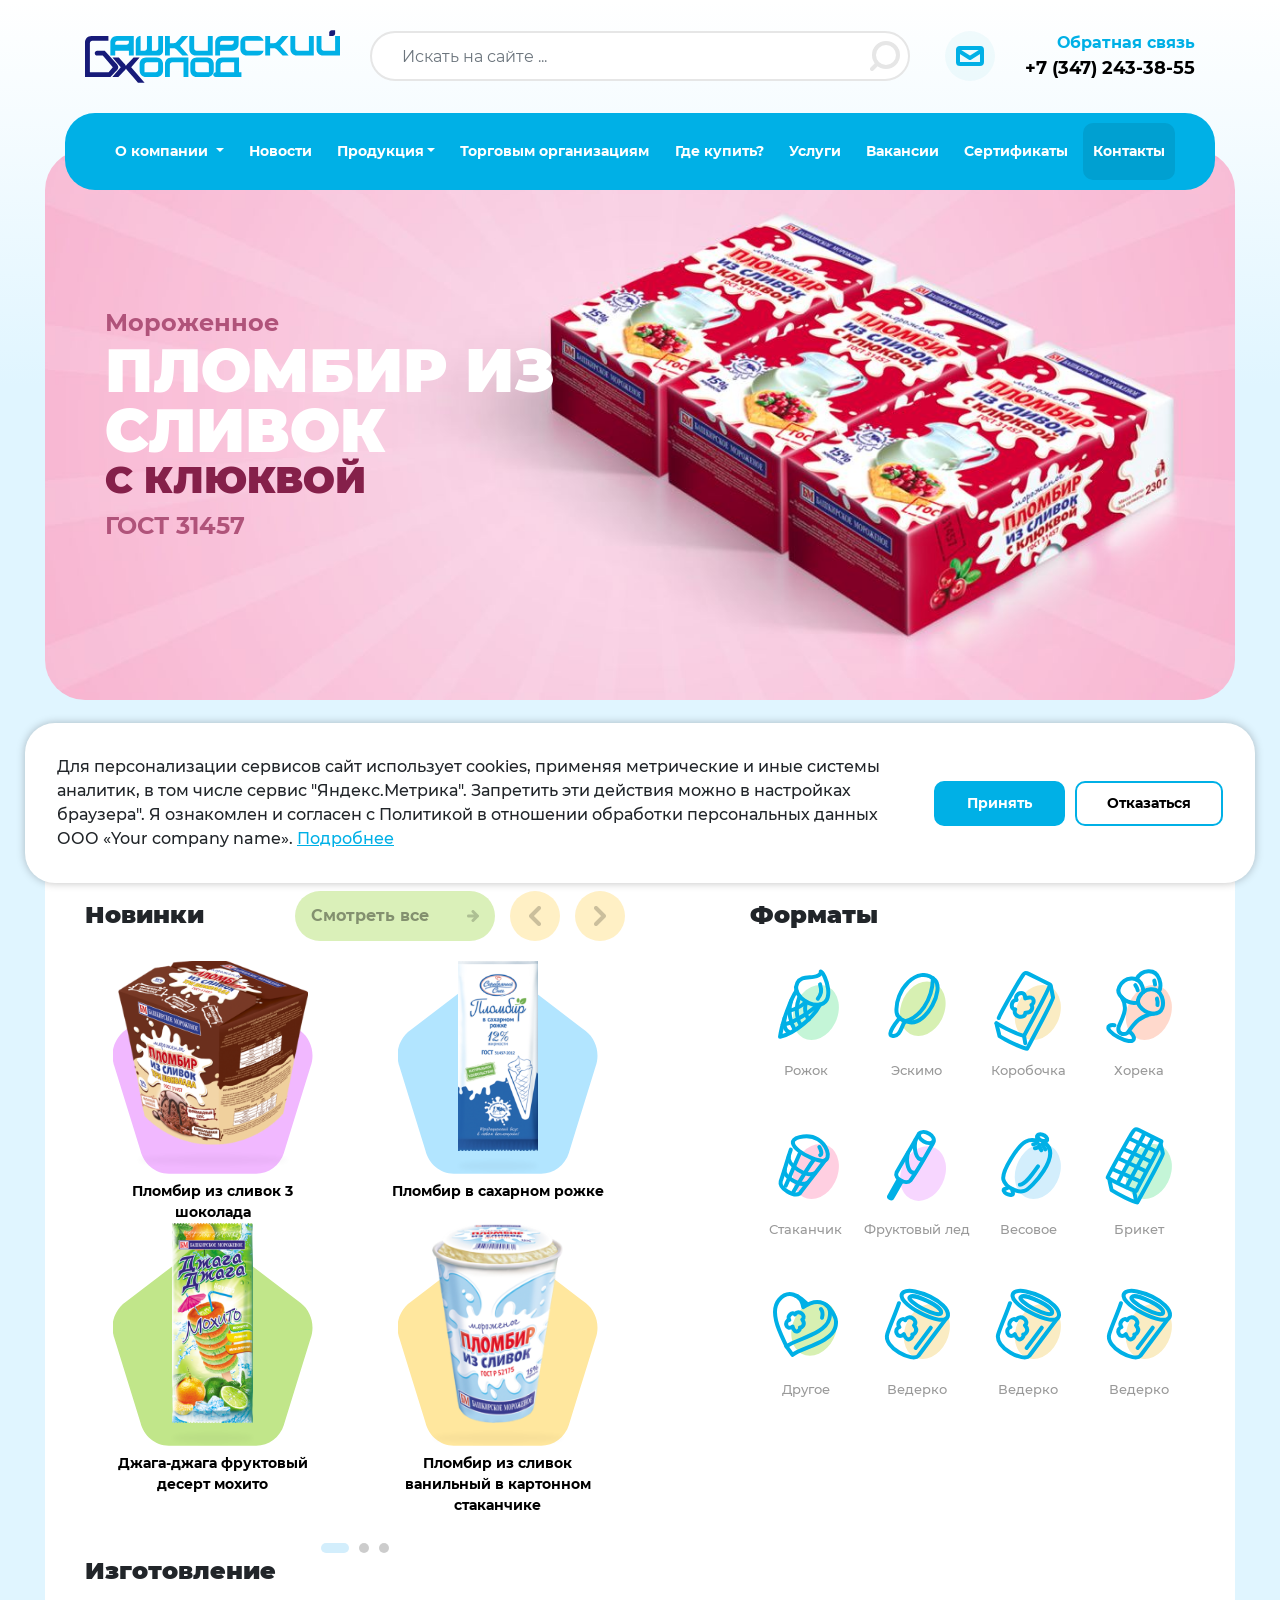
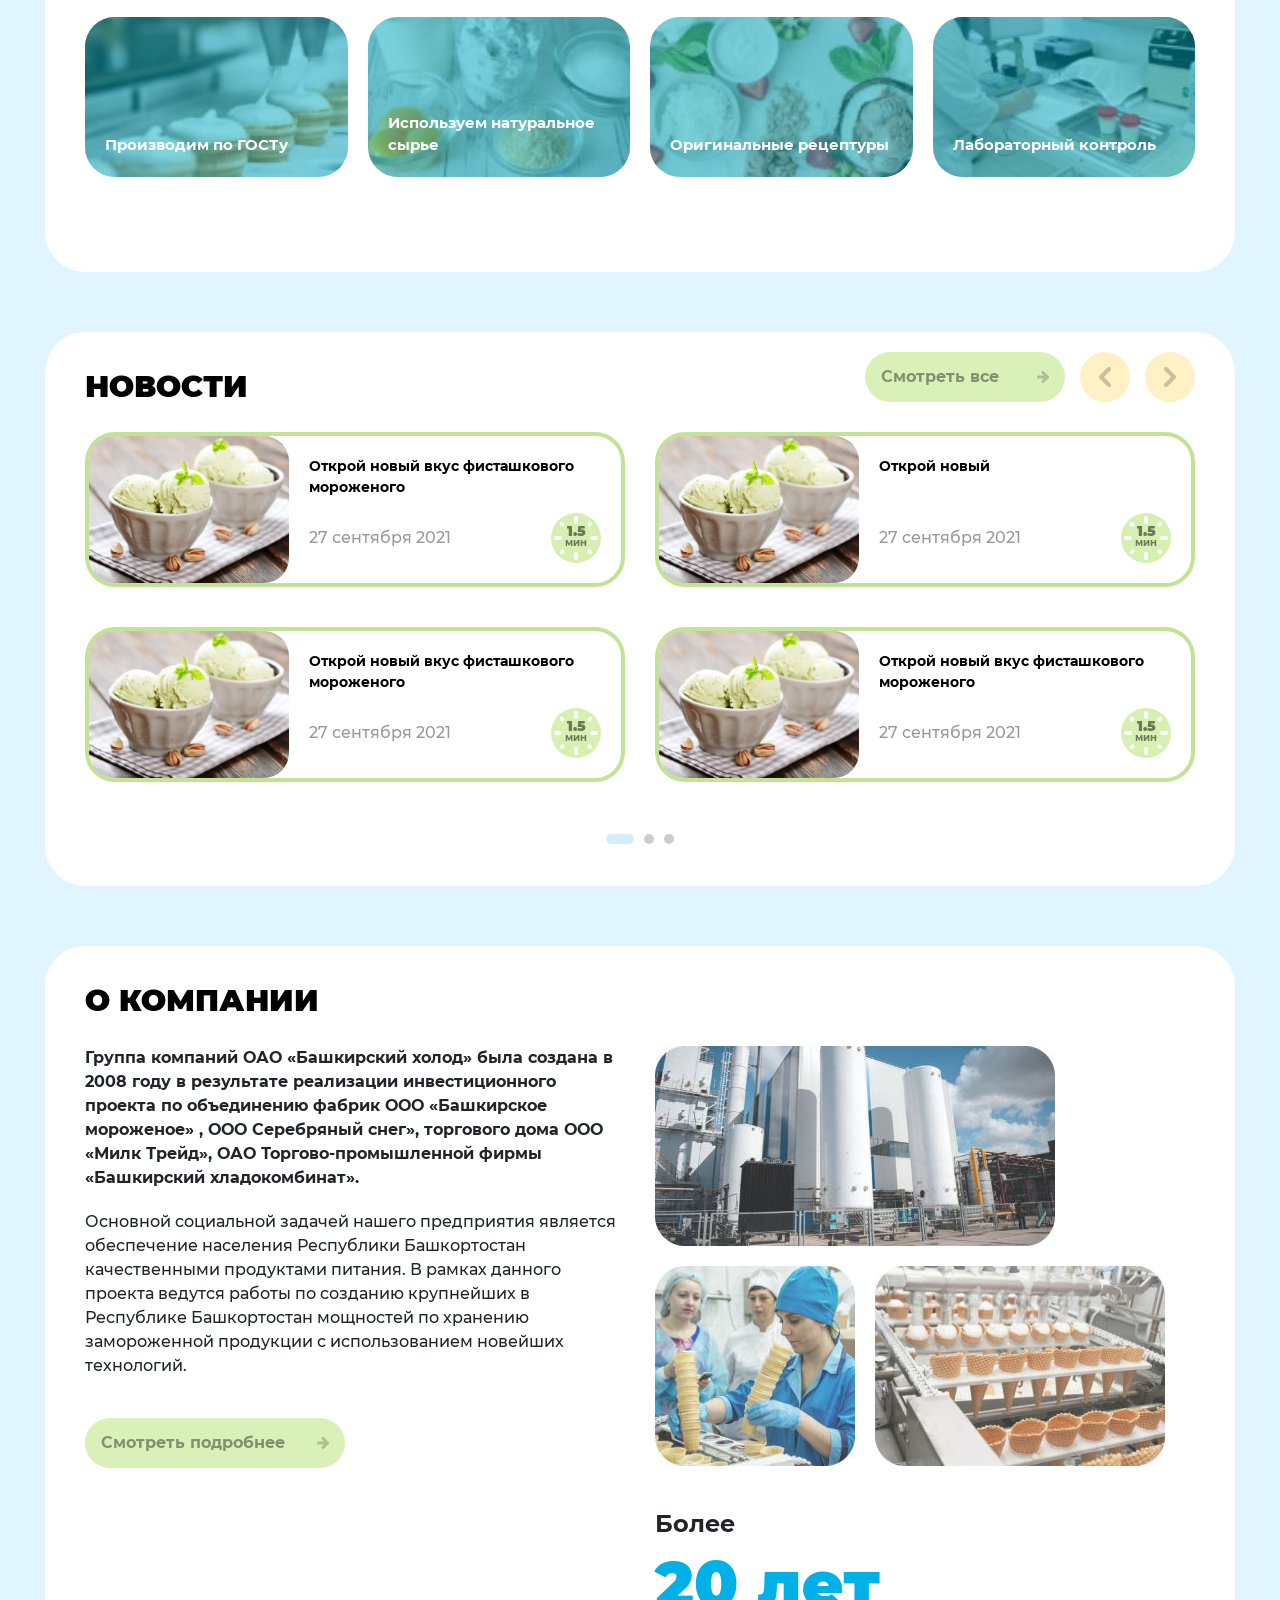
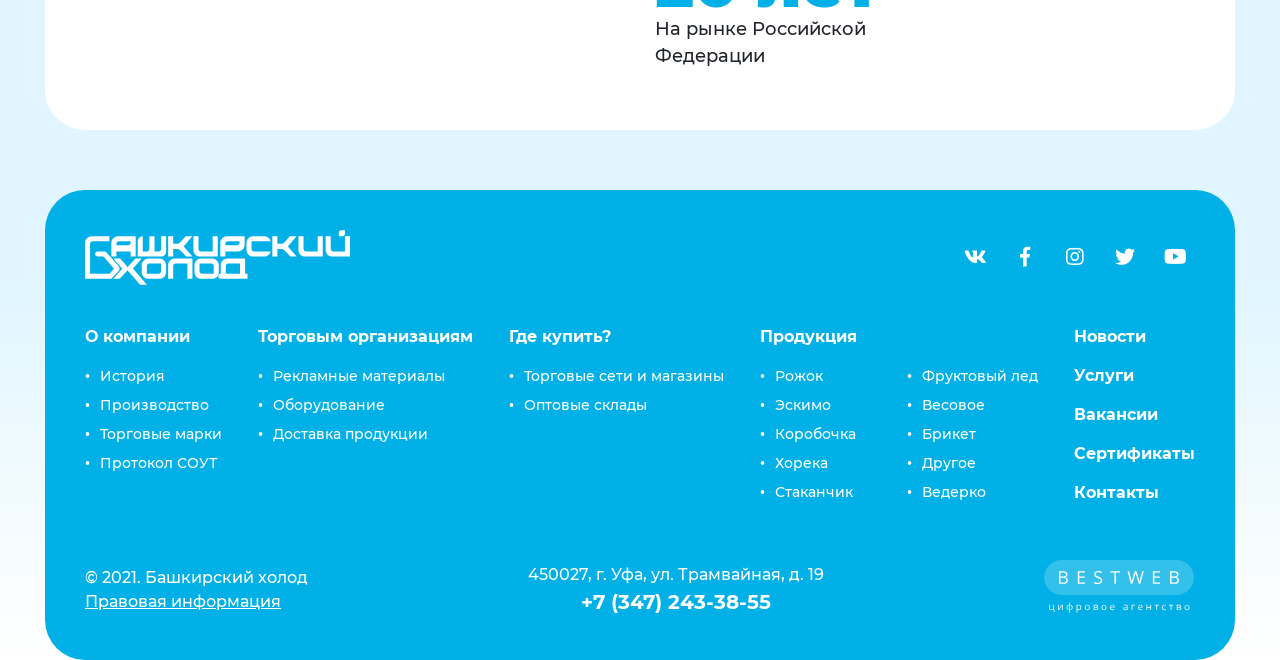
==== commit a8c48f90: "feat: add cookies banner and personal data modal blocks and styles." ====
--- a/index.html
+++ b/index.html
@@ -1,809 +1,855 @@
 <!DOCTYPE html>
 <html lang="ru">
-	<head>
-		<meta charset="utf-8">
-		<meta name="viewport" content="width=device-width, initial-scale=1, shrink-to-fit=no">
-
-		<link href="css/bootstrap.min.css" rel="stylesheet">
-		<link href="css/slick.css" rel="stylesheet">
-		<link href="css/brands.min.css" rel="stylesheet">
-		<link href="css/fontawesome.min.css" rel="stylesheet">
-		<link href="css/styles.css" rel="stylesheet">
-		<link href="css/media.css" rel="stylesheet">
-
-		<title>Башхолод</title>
-
-		<script src="js/jquery.min.js"></script>
-		<script src="js/popper.min.js"></script>
-		<script src="js/bootstrap.min.js"></script>
-		<script src="js/slick.min.js"></script>
-		<script src="js/main.js"></script>
-	</head>
-	<body>
-
-		<div class="bottom-fixed">
-			<div class="bottom-fixed__row">
-				<a href="#" class="bottom-fixed-item">
-					<div class="bottom-fixed-item__icon">
-						<i class="bf-phone-icon"></i>
+
+<head>
+	<meta charset="utf-8">
+	<meta name="viewport" content="width=device-width, initial-scale=1, shrink-to-fit=no">
+
+	<link href="css/bootstrap.min.css" rel="stylesheet">
+	<link href="css/slick.css" rel="stylesheet">
+	<link href="css/brands.min.css" rel="stylesheet">
+	<link href="css/fontawesome.min.css" rel="stylesheet">
+	<link href="css/styles.css" rel="stylesheet">
+	<link href="css/media.css" rel="stylesheet">
+
+	<title>Башхолод</title>
+
+	<script src="js/jquery.min.js"></script>
+	<script src="js/popper.min.js"></script>
+	<script src="js/bootstrap.min.js"></script>
+	<script src="js/slick.min.js"></script>
+	<script src="js/main.js"></script>
+</head>
+
+<body>
+
+	<div class="bottom-fixed">
+		<div class="bottom-fixed__row">
+			<a href="#" class="bottom-fixed-item">
+				<div class="bottom-fixed-item__icon">
+					<i class="bf-phone-icon"></i>
+				</div>
+			</a>
+			<div class="bottom-fixed-item">
+				<div class="bottom-fixed-item__icon">
+					<i class="bf-search-icon"></i>
+				</div>
+			</div>
+			<div class="bottom-fixed-item">
+				<div class="bottom-fixed-item__icon">
+					<i class="bf-mail-icon"></i>
+				</div>
+			</div>
+			<div class="bottom-fixed-item">
+				<div class="mobile-burger">
+					<div class="mobile-burger__btn">
+						<i class="mob-burger-icon"></i>
 					</div>
-				</a>
-				<div class="bottom-fixed-item">
-					<div class="bottom-fixed-item__icon">
-						<i class="bf-search-icon"></i>
+					<div class="mobile-burger__body">
+						<div class="container">
+							<div class="mobile-burger__nav">
+								<div class="mobile-burger__close">
+									<i class="mob-burger-close"></i>
+								</div>
+								<ul class="header-nav">
+									<li class="dropdown">
+										<a class="dropdown-toggle" href="#" role="button" id="dropdownMenuLink"
+											data-bs-toggle="dropdown" aria-expanded="false">
+											О компании
+										</a>
+
+										<ul class="dropdown-menu" aria-labelledby="dropdownMenuLink">
+											<li><a class="dropdown-item active" href="#">История</a></li>
+											<li><a class="dropdown-item" href="#">Производство</a></li>
+											<li><a class="dropdown-item" href="#">Торговые марки</a></li>
+											<li><a class="dropdown-item" href="#">Протокол СОУТ</a></li>
+										</ul>
+									</li>
+									<li><a href="#">Новости</a></li>
+									<li>
+										<a href="#">Продукция</a>
+									</li>
+									<li><a href="#">Торговым организациям</a></li>
+									<li><a href="#">Где купить?</a></li>
+									<li><a href="#">Услуги</a></li>
+									<li><a href="#">Вакансии</a></li>
+									<li><a href="#">Сертификаты</a></li>
+									<li class="active"><a href="#">Контакты</a></li>
+								</ul>
+							</div>
+						</div>
 					</div>
 				</div>
-				<div class="bottom-fixed-item">
-					<div class="bottom-fixed-item__icon">
-						<i class="bf-mail-icon"></i>
+			</div>
+		</div>
+	</div>
+
+	<div class="wrapper">
+
+		<div class="callback-modal modal fade" id="exampleModal" tabindex="-1" aria-labelledby="exampleModalLabel"
+			aria-hidden="true">
+			<div class="modal-dialog">
+				<div class="modal-content">
+					<div class="callback-modal__body">
+						<div class="callback-modal__close" data-bs-dismiss="modal">
+							<i class="modal-close-icon"></i>
+						</div>
+						<div class="callback-modal__title">Обратная связь</div>
+						<div class="input-item">
+							<input type="text" class="form-control">
+							<span class="floating-label">Ф.И.О.</span>
+						</div>
+						<div class="input-item">
+							<input type="text" class="form-control">
+							<span class="floating-label">Электронная почта</span>
+						</div>
+						<div class="input-item">
+							<input type="text" class="form-control">
+							<span class="floating-label">Контактный телефон</span>
+						</div>
+						<div class="personal-data">
+							<label>
+								<input type="checkbox" name="" value="">
+								<i class="icon-checkbox">
+									<svg width="34" height="34" viewBox="0 0 34 34" fill="none"
+										xmlns="http://www.w3.org/2000/svg">
+										<g clip-path="url(#clip0_614:18)">
+											<path fill-rule="evenodd" clip-rule="evenodd"
+												d="M6.99945 1.99512H27.0004C29.7479 1.99512 32.0047 4.25197 32.0047 6.99945V27.0004C32.0047 29.7479 29.7479 32.0047 27.0004 32.0047H6.99945C4.25197 32.0047 1.99512 29.7479 1.99512 27.0004V6.99945C1.99512 4.25197 4.25197 1.99512 6.99945 1.99512V1.99512Z"
+												stroke="#D3EEFC" stroke-width="4.00673" stroke-miterlimit="22.9256"
+												stroke-linecap="round" stroke-linejoin="round" />
+											<path fill-rule="evenodd" clip-rule="evenodd"
+												d="M6.99945 1.99512H27.0004C29.7479 1.99512 32.0047 4.25197 32.0047 6.99945V27.0004C32.0047 29.7479 29.7479 32.0047 27.0004 32.0047H6.99945C4.25197 32.0047 1.99512 29.7479 1.99512 27.0004V6.99945C1.99512 4.25197 4.25197 1.99512 6.99945 1.99512V1.99512Z"
+												fill="white" />
+											<path class="check" d="M22.9938 13.0015L14.9967 20.9986L11.0063 17.0082"
+												stroke="#00B0E6" fill="#fff" stroke-width="4.00673"
+												stroke-miterlimit="22.9256" stroke-linecap="round"
+												stroke-linejoin="round" />
+										</g>
+										<defs>
+											<clipPath id="clip0_614:18">
+												<rect width="34" height="34" fill="white" />
+											</clipPath>
+										</defs>
+									</svg>
+								</i>
+								<span>Согласен на обработку <a href="#" data-bs-toggle="modal"
+										data-bs-target=".personal-data-modal">персональных данных</a></span>
+							</label>
+						</div>
+						<div class="summary-form__btn">
+							<a href="#" class="btn btn-blue">Отправить резюме <i class="btn-arrow-right"></i></a>
+						</div>
 					</div>
 				</div>
-				<div class="bottom-fixed-item">
-					<div class="mobile-burger">
-						<div class="mobile-burger__btn">
-							<i class="mob-burger-icon"></i>
-						</div>
-						<div class="mobile-burger__body">
-							<div class="container">
-								<div class="mobile-burger__nav">
-									<div class="mobile-burger__close">
-										<i class="mob-burger-close"></i>
-									</div>
-									<ul class="header-nav">
-										<li class="dropdown">
-											<a class="dropdown-toggle" href="#" role="button" id="dropdownMenuLink" data-bs-toggle="dropdown" aria-expanded="false">
-												О компании
+			</div>
+		</div>
+
+		<div class="cookies-consent-banner__wrapper is-hidden" id="cookie-consent-popup">
+			<div class="container">
+				<div class="cookies-consent-banner">
+					<p class="cookies-text">
+						Для персонализации сервисов сайт использует cookies, применяя метрические и иные системы
+						аналитик, в
+						том числе сервис "Яндекс.Метрика". Запретить эти действия можно в настройках браузера". Я
+						ознакомлен
+						и согласен с Политикой в отношении обработки персональных данных ООО «Your company name».
+						<a class="cookies__link" data-bs-toggle="modal" data-bs-target=".personal-data-modal"
+							href="#">Подробнее</a>
+					</p>
+					<div class="cookies-buttons">
+						<button class="cookies-buttons__btn cookies-buttons__btn--accept"
+							id="cookie-consent-accept">Принять</button><a
+							class="cookies-buttons__btn cookies-buttons__btn--decline"
+							href="https://yandex.ru">Отказаться</a>
+					</div>
+				</div>
+			</div>
+		</div>
+		<div class="modal fade personal-data-modal" id="personalDataModal" tabindex="-1"
+			aria-labelledby="personalDataModalLabel" aria-hidden="true">
+			<div class="modal-dialog modal-dialog-centered">
+				<div class="modal-content">
+					<div class="modal-body">
+						<button type="button" class="btn-close" data-bs-dismiss="modal" aria-label="Close"></button>
+						<div class="personal-data-modal__body">
+							<div class="cookies-modal__heading">Соглашение на обработку данных</div>
+							<div class="cookies-modal__text">Предоставляя настоящую заявку, я в соответствии с
+								требованиями
+								Федерального закона от 27.07.2006 года
+								№152-ФЗ «О персональных данных», даю безусловное согласие на обработку персональных
+								данных,
+								указанных мною в настоящей заявке, включая, но, не ограничиваясь сбором,
+								систематизацией,
+								накоплением, хранением, уточнением (обновлением, изменением), использованием,
+								обезличиванием, уничтожением персональных данных. Обработка моих персональных данных
+								может
+								осуществляться любым способом, как неавтоматизированным, так и автоматизированным.
+								Настоящее
+								согласие действует бессрочно и может быть отозвано мной или моим полномочным
+								представителем,
+								путем предъявления по месту нахождения письменного заявления, не менее чем за
+								30 дней до момента отзыва соответствующего согласия. В случае получения моего
+								письменного
+								заявления об отзыве настоящего согласия на обработку персональных данных, обязуется
+								прекратить их обработку. Я подтверждаю, что, давая такое согласие, я действую по
+								собственной воле и в своих интересах.</div>
+						</div>
+					</div>
+				</div>
+			</div>
+		</div>
+
+		<header>
+			<div class="header-top">
+				<div class="container">
+					<div class="row align-items-center">
+						<div class="col-lg-3 col header-top__logo">
+							<div class="logo-wr">
+								<a href="#" class="logo"><img src="images/logo-v.svg" alt="" title=""></a>
+							</div>
+						</div>
+						<div class="col-lg-6 header-top__search">
+							<div class="header-search">
+								<form action="/search/" method="GET">
+									<input type="text" class="form-control" name="q" placeholder="Искать на сайте ...">
+									<button type="submit">
+										<svg width="30" height="30" viewBox="0 0 30 30" fill="none"
+											xmlns="http://www.w3.org/2000/svg">
+											<path
+												d="M15.9949 26.0011C22.6204 26.0011 27.9914 20.6301 27.9914 14.0047C27.9914 7.37928 22.6204 2.0083 15.9949 2.0083C9.36951 2.0083 3.99854 7.37928 3.99854 14.0047C3.99854 20.6301 9.36951 26.0011 15.9949 26.0011Z"
+												stroke="#E6E6E6" stroke-width="3.9988" stroke-miterlimit="22.9256"
+												stroke-linecap="round" stroke-linejoin="round" />
+											<path d="M2.0083 27.9918L6.99336 22.9888" stroke="#E6E6E6"
+												stroke-width="3.9988" stroke-miterlimit="22.9256" stroke-linecap="round"
+												stroke-linejoin="round" />
+										</svg>
+									</button>
+									<span class="header-search__clear">
+										<svg width="30" height="30" viewBox="0 0 30 30" fill="none"
+											xmlns="http://www.w3.org/2000/svg">
+											<path d="M28.0003 28.0003L2 2M2 28.0003L28.0003 2L2 28.0003Z"
+												stroke="#E6E6E6" stroke-width="4.00002" stroke-linecap="round"
+												stroke-linejoin="round" />
+										</svg>
+									</span>
+								</form>
+							</div>
+						</div>
+						<div class="col-lg-3 col header-top__callback">
+							<div class="callback-item">
+								<a href="#" class="callback-item__icon">
+									<svg width="28" height="20" viewBox="0 0 28 20" fill="none"
+										xmlns="http://www.w3.org/2000/svg">
+										<path
+											d="M23.8911 1.98633H4.08157C2.9244 1.98633 1.98633 2.87567 1.98633 3.97272V15.9999C1.98633 17.097 2.9244 17.9863 4.08157 17.9863H23.8911C25.0483 17.9863 25.9863 17.097 25.9863 15.9999V3.97272C25.9863 2.87567 25.0483 1.98633 23.8911 1.98633Z"
+											stroke="#00B0E6" stroke-width="4" stroke-miterlimit="22.9256"
+											stroke-linecap="round" stroke-linejoin="round" />
+										<path d="M25.0068 5.00684L13.9864 12L2.99316 5.00684" stroke="#00B0E6"
+											stroke-width="4" stroke-miterlimit="22.9256" stroke-linecap="round"
+											stroke-linejoin="round" />
+									</svg>
+								</a>
+								<div class="callback-item__body">
+									<div class="callback-item__label">
+										<a href="#" data-bs-toggle="modal" data-bs-target=".callback-modal">Обратная
+											связь</a>
+									</div>
+									<div class="callback-item__phone"><a href="#">+7 (347) 243-38-55</a></div>
+								</div>
+							</div>
+						</div>
+					</div>
+				</div>
+			</div>
+			<div class="header-nav-wr">
+				<div class="container">
+					<ul class="header-nav">
+						<li class="dropdown">
+							<a class="dropdown-toggle" href="#" role="button" id="dropdownMenuLink"
+								data-bs-toggle="dropdown" aria-expanded="false">
+								О компании
+							</a>
+
+							<ul class="dropdown-menu" aria-labelledby="dropdownMenuLink">
+								<li><a class="dropdown-item active" href="#">История</a></li>
+								<li><a class="dropdown-item" href="#">Производство</a></li>
+								<li><a class="dropdown-item" href="#">Торговые марки</a></li>
+								<li><a class="dropdown-item" href="#">Протокол СОУТ</a></li>
+							</ul>
+						</li>
+						<li><a href="#">Новости</a></li>
+						<li class="big-drp">
+							<a class="big-drp__btn" href="#">Продукция</a>
+							<div class="big-drp__body">
+								<div class="big-drp__title">Форматы</div>
+								<div class="formats-items">
+									<a href="#" class="formats-item">
+										<div class="formats-item__icon">
+											<img src="images/formats-img/formats-img-1.svg" alt="" title="">
+										</div>
+										<div class="formats-item__text">
+											Рожок
+										</div>
+									</a>
+									<div class="formats-item">
+										<div class="formats-item__icon">
+											<img src="images/formats-img/formats-img-2.svg" alt="" title="">
+										</div>
+										<div class="formats-item__text">
+											Эскимо
+										</div>
+									</div>
+									<div class="formats-item">
+										<div class="formats-item__icon">
+											<img src="images/formats-img/formats-img-3.svg" alt="" title="">
+										</div>
+										<div class="formats-item__text">
+											Коробочка
+										</div>
+									</div>
+									<div class="formats-item">
+										<div class="formats-item__icon">
+											<img src="images/formats-img/formats-img-4.svg" alt="" title="">
+										</div>
+										<div class="formats-item__text">
+											Хорека
+										</div>
+									</div>
+									<div class="formats-item">
+										<div class="formats-item__icon">
+											<img src="images/formats-img/formats-img-5.svg" alt="" title="">
+										</div>
+										<div class="formats-item__text">
+											Стаканчик
+										</div>
+									</div>
+									<div class="formats-item">
+										<div class="formats-item__icon">
+											<img src="images/formats-img/formats-img-6.svg" alt="" title="">
+										</div>
+										<div class="formats-item__text">
+											Фруктовый
+											лед
+										</div>
+									</div>
+									<div class="formats-item">
+										<div class="formats-item__icon">
+											<img src="images/formats-img/formats-img-7.svg" alt="" title="">
+										</div>
+										<div class="formats-item__text">
+											Весовое
+										</div>
+									</div>
+									<div class="formats-item">
+										<div class="formats-item__icon">
+											<img src="images/formats-img/formats-img-8.svg" alt="" title="">
+										</div>
+										<div class="formats-item__text">
+											Брикет
+										</div>
+									</div>
+									<div class="formats-item">
+										<div class="formats-item__icon">
+											<img src="images/formats-img/formats-img-9.svg" alt="" title="">
+										</div>
+										<div class="formats-item__text">
+											Другое
+										</div>
+									</div>
+									<div class="formats-item">
+										<div class="formats-item__icon">
+											<img src="images/formats-img/formats-img-10.svg" alt="" title="">
+										</div>
+										<div class="formats-item__text">
+											Ведерко
+										</div>
+									</div>
+									<div class="formats-item">
+										<div class="formats-item__icon">
+											<img src="images/formats-img/formats-img-11.svg" alt="" title="">
+										</div>
+										<div class="formats-item__text">
+											Ведерко
+										</div>
+									</div>
+									<div class="formats-item">
+										<div class="formats-item__icon">
+											<img src="images/formats-img/formats-img-12.svg" alt="" title="">
+										</div>
+										<div class="formats-item__text">
+											Ведерко
+										</div>
+									</div>
+								</div>
+								<div class="big-drp__title">Бренды</div>
+								<div class="brands-items">
+									<div class="brands-items__col">
+										<a href="#" class="brands-item color-1">
+											<div class="brands-item__img">
+												<img src="images/brands-item/brands-item-img-1.png" alt="" title="">
+											</div>
+											<div class="brands-item__text">
+												Пломбир
+												из сливок
+											</div>
+										</a>
+									</div>
+									<div class="brands-items__col">
+										<div class="brands-item color-2">
+											<div class="brands-item__img">
+												<img src="images/brands-item/brands-item-img-2.png" alt="" title="">
+											</div>
+											<div class="brands-item__text">
+												Угостись
+											</div>
+										</div>
+									</div>
+									<div class="brands-items__col">
+										<div class="brands-item color-3">
+											<div class="brands-item__img">
+												<img src="images/brands-item/brands-item-img-3.png" alt="" title="">
+											</div>
+											<div class="brands-item__text">
+												Bon Ami
+											</div>
+										</div>
+									</div>
+									<div class="brands-items__col">
+										<div class="brands-item color-4">
+											<div class="brands-item__img">
+												<img src="images/brands-item/brands-item-img-4.png" alt="" title="">
+											</div>
+											<div class="brands-item__text">
+												Пломбир
+												из молока
+											</div>
+										</div>
+									</div>
+									<div class="brands-items__col">
+										<div class="brands-item color-5">
+											<div class="brands-item__img">
+												<img src="images/brands-item/brands-item-img-5.png" alt="" title="">
+											</div>
+											<div class="brands-item__text">
+												Джага джага
+											</div>
+										</div>
+									</div>
+									<div class="brands-items__col">
+										<div class="brands-item color-6">
+											<div class="brands-item__img">
+												<img src="images/brands-item/brands-item-img-6.png" alt="" title="">
+											</div>
+											<div class="brands-item__text">
+												Пломбир
+											</div>
+										</div>
+									</div>
+									<div class="brands-items__col">
+										<div class="brands-item color-7">
+											<div class="brands-item__img">
+												<img src="images/brands-item/brands-item-img-7.png" alt="" title="">
+											</div>
+											<div class="brands-item__text">
+												Уплетайка
+											</div>
+										</div>
+									</div>
+									<div class="brands-items__col">
+										<div class="brands-item color-1">
+											<div class="brands-item__img">
+												<img src="images/brands-item/brands-item-img-8.png" alt="" title="">
+											</div>
+											<div class="brands-item__text">
+												Horeca
+											</div>
+										</div>
+									</div>
+									<div class="brands-items__col">
+										<div class="brands-item color-2">
+											<div class="brands-item__img">
+												<img src="images/brands-item/brands-item-img-9.png" alt="" title="">
+											</div>
+											<div class="brands-item__text">
+												Зефирное
+												облако
+											</div>
+										</div>
+									</div>
+									<div class="brands-items__col">
+										<div class="brands-item color-3">
+											<div class="brands-item__img">
+												<img src="images/brands-item/brands-item-img-10.png" alt="" title="">
+											</div>
+											<div class="brands-item__text">
+												Полонез
+											</div>
+										</div>
+									</div>
+									<div class="brands-items__col">
+										<div class="brands-item color-3">
+											<div class="brands-item__img">
+												<img src="images/brands-item/brands-item-img-10.png" alt="" title="">
+											</div>
+											<div class="brands-item__text">
+												Полонез
+											</div>
+										</div>
+									</div>
+								</div>
+							</div>
+						</li>
+						<li><a href="#">Торговым организациям</a></li>
+						<li><a href="#">Где купить?</a></li>
+						<li><a href="#">Услуги</a></li>
+						<li><a href="#">Вакансии</a></li>
+						<li><a href="#">Сертификаты</a></li>
+						<li class="active"><a href="#">Контакты</a></li>
+					</ul>
+				</div>
+			</div>
+		</header>
+
+		<main>
+			<div class="main-slider-wr">
+				<div class="container">
+					<div class="main-slider ml100">
+						<div>
+							<div class="main-slider-item"
+								style="background-image: url('images/main-slider-img-1.jpg');">
+								<div class="main-slider-item__left">
+									<div class="main-slider-item__label">Мороженное</div>
+									<div class="main-slider-item__title">
+										ПЛОМБИР
+										ИЗ СЛИВОК
+									</div>
+									<div class="main-slider-item__sub">С КЛЮКВОЙ</div>
+									<div class="main-slider-item__desc">
+										ГОСТ 31457
+									</div>
+								</div>
+							</div>
+						</div>
+						<div>
+							<div class="main-slider-item"
+								style="background-image: url('images/main-slider-img-1.jpg');">
+								<div class="main-slider-item__left">
+									<div class="main-slider-item__label">Мороженное 2</div>
+									<div class="main-slider-item__title">
+										ПЛОМБИР
+										ИЗ СЛИВОК
+									</div>
+									<div class="main-slider-item__sub">С КЛЮКВОЙ</div>
+									<div class="main-slider-item__desc">
+										ГОСТ 31457
+									</div>
+								</div>
+							</div>
+						</div>
+						<div>
+							<div class="main-slider-item"
+								style="background-image: url('images/main-slider-img-1.jpg');">
+								<div class="main-slider-item__left">
+									<div class="main-slider-item__label">Мороженное 3</div>
+									<div class="main-slider-item__title">
+										ПЛОМБИР
+										ИЗ СЛИВОК
+									</div>
+									<div class="main-slider-item__sub">С КЛЮКВОЙ</div>
+									<div class="main-slider-item__desc">
+										ГОСТ 31457
+									</div>
+								</div>
+							</div>
+						</div>
+					</div>
+				</div>
+			</div>
+			<div class="main-production-wr">
+				<div class="container">
+					<div class="main-production ml100">
+						<div class="main__title">ПРОДУКЦИЯ</div>
+						<div class="row">
+							<div class="col-lg-6">
+								<div class="main-production__left">
+									<div class="main-production__title">Новинки</div>
+									<div class="main-production__more">
+										<a href="#" class="btn btn-green">Смотреть все <i
+												class="btn-arrow-right"></i></a>
+									</div>
+									<div class="main-production__clippath">
+										<svg width="0" height="0" viewBox="0 0 290 280" fill="none"
+											xmlns="http://www.w3.org/2000/svg">
+											<g id="Assets" fill="none">
+												<defs>
+													<clipPath id="mpsItemClipPath"
+														transform="scale(0.00344827586206896551724137931034, 0.00344827586206896551724137931034)"
+														clipPathUnits="objectBoundingBox">
+														<path
+															d="M171.878 9.58278L221.149 45.3872L272.423 82.6437L272.498 82.6217C288.538 94.2784 294.02 115.063 286.998 132.669L268.257 190.353L248.677 250.631L248.752 250.653C242.829 268.882 225.748 280.362 207.532 279.992H145.007H81.6299C61.8077 279.992 45.159 266.397 40.4893 248.023L21.7529 190.353L2.16903 130.074L2.08958 130.092C-4.0014 111.338 3.66088 91.4227 19.5063 81.249L68.8609 45.3872L120.091 8.16155L120.056 8.10859C136.003 -3.47753 157.308 -2.34761 171.878 9.58278V9.58278Z" />
+													</clipPath>
+												</defs>
+											</g>
+										</svg>
+									</div>
+									<div class="main-production-slider">
+										<div>
+											<div class="mps-items">
+												<div class="row">
+													<div class="col-6">
+														<a href="#" class="mps-item color-1">
+															<div class="mps-item__img">
+																<span><img src="images/mps-item-img-1.png" alt=""
+																		title=""></span>
+															</div>
+															<div class="mps-item__name">
+																Пломбир из сливок
+																3 шоколада
+															</div>
+														</a>
+													</div>
+													<div class="col-6">
+														<div class="mps-item color-2">
+															<div class="mps-item__img">
+																<span><img src="images/mps-item-img-2.png" alt=""
+																		title=""></span>
+															</div>
+															<div class="mps-item__name">
+																Пломбир в сахарном
+																рожке
+															</div>
+														</div>
+													</div>
+													<div class="col-6">
+														<div class="mps-item color-3">
+															<div class="mps-item__img">
+																<span><img src="images/mps-item-img-3.png" alt=""
+																		title=""></span>
+															</div>
+															<div class="mps-item__name">
+																Джага-джага
+																фруктовый десерт
+																мохито
+															</div>
+														</div>
+													</div>
+													<div class="col-6">
+														<div class="mps-item color-4">
+															<div class="mps-item__img">
+																<span><img src="images/mps-item-img-4.png" alt=""
+																		title=""></span>
+															</div>
+															<div class="mps-item__name">
+																Пломбир из сливок
+																ванильный в картонном
+																стаканчике
+															</div>
+														</div>
+													</div>
+												</div>
+											</div>
+										</div>
+										<div>
+											<div class="mps-items">
+												<div class="row">
+													<div class="col-6">
+														<a href="#" class="mps-item color-1">
+															<div class="mps-item__img">
+																<span><img src="images/mps-item-img-1.png" alt=""
+																		title=""></span>
+															</div>
+															<div class="mps-item__name">
+																Пломбир из сливок
+																3 шоколада
+															</div>
+														</a>
+													</div>
+													<div class="col-6">
+														<div class="mps-item color-2">
+															<div class="mps-item__img">
+																<span><img src="images/mps-item-img-2.png" alt=""
+																		title=""></span>
+															</div>
+															<div class="mps-item__name">
+																Пломбир в сахарном
+																рожке
+															</div>
+														</div>
+													</div>
+													<div class="col-6">
+														<div class="mps-item color-3">
+															<div class="mps-item__img">
+																<span><img src="images/mps-item-img-3.png" alt=""
+																		title=""></span>
+															</div>
+															<div class="mps-item__name">
+																Джага-джага
+																фруктовый десерт
+																мохито
+															</div>
+														</div>
+													</div>
+													<div class="col-6">
+														<div class="mps-item color-4">
+															<div class="mps-item__img">
+																<span><img src="images/mps-item-img-4.png" alt=""
+																		title=""></span>
+															</div>
+															<div class="mps-item__name">
+																Пломбир из сливок
+																ванильный в картонном
+																стаканчике
+															</div>
+														</div>
+													</div>
+												</div>
+											</div>
+										</div>
+										<div>
+											111
+										</div>
+									</div>
+								</div>
+							</div>
+							<div class="col-lg-5 offset-lg-1">
+								<div class="main-production__right">
+									<div class="main-production-section">
+										<div class="main-production__title">Форматы</div>
+										<div class="formats-items">
+											<a href="#" class="formats-item">
+												<div class="formats-item__icon">
+													<img src="images/formats-img/formats-img-1.svg" alt="" title="">
+												</div>
+												<div class="formats-item__text">
+													Рожок
+												</div>
 											</a>
-
-											<ul class="dropdown-menu" aria-labelledby="dropdownMenuLink">
-												<li><a class="dropdown-item active" href="#">История</a></li>
-												<li><a class="dropdown-item" href="#">Производство</a></li>
-												<li><a class="dropdown-item" href="#">Торговые марки</a></li>
-												<li><a class="dropdown-item" href="#">Протокол СОУТ</a></li>
-											</ul>
-										</li>
-										<li><a href="#">Новости</a></li>
-										<li>
-											<a href="#">Продукция</a>
-										</li>
-										<li><a href="#">Торговым организациям</a></li>
-										<li><a href="#">Где купить?</a></li>
-										<li><a href="#">Услуги</a></li>
-										<li><a href="#">Вакансии</a></li>
-										<li><a href="#">Сертификаты</a></li>
-										<li class="active"><a href="#">Контакты</a></li>
-									</ul>
-								</div>
-							</div>
-						</div>
-					</div>
-				</div>
-			</div>
-		</div>
-
-		<div class="wrapper">
-
-			<div class="callback-modal modal fade" id="exampleModal" tabindex="-1" aria-labelledby="exampleModalLabel" aria-hidden="true">
-				<div class="modal-dialog">
-					<div class="modal-content">
-						<div class="callback-modal__body">
-							<div class="callback-modal__close" data-bs-dismiss="modal">
-								<i class="modal-close-icon"></i>
-							</div>
-							<div class="callback-modal__title">Обратная связь</div>
-							<div class="input-item">
-								<input type="text" class="form-control">
-								<span class="floating-label">Ф.И.О.</span>
-							</div>
-							<div class="input-item">
-								<input type="text" class="form-control">
-								<span class="floating-label">Электронная почта</span>
-							</div>
-							<div class="input-item">
-								<input type="text" class="form-control">
-								<span class="floating-label">Контактный телефон</span>
-							</div>
-							<div class="personal-data">
-								<label>
-									<input type="checkbox" name="" value="">
-									<i class="icon-checkbox">
-										<svg width="34" height="34" viewBox="0 0 34 34" fill="none" xmlns="http://www.w3.org/2000/svg">
-											<g clip-path="url(#clip0_614:18)">
-												<path fill-rule="evenodd" clip-rule="evenodd" d="M6.99945 1.99512H27.0004C29.7479 1.99512 32.0047 4.25197 32.0047 6.99945V27.0004C32.0047 29.7479 29.7479 32.0047 27.0004 32.0047H6.99945C4.25197 32.0047 1.99512 29.7479 1.99512 27.0004V6.99945C1.99512 4.25197 4.25197 1.99512 6.99945 1.99512V1.99512Z" stroke="#D3EEFC" stroke-width="4.00673" stroke-miterlimit="22.9256" stroke-linecap="round" stroke-linejoin="round"/>
-												<path fill-rule="evenodd" clip-rule="evenodd" d="M6.99945 1.99512H27.0004C29.7479 1.99512 32.0047 4.25197 32.0047 6.99945V27.0004C32.0047 29.7479 29.7479 32.0047 27.0004 32.0047H6.99945C4.25197 32.0047 1.99512 29.7479 1.99512 27.0004V6.99945C1.99512 4.25197 4.25197 1.99512 6.99945 1.99512V1.99512Z" fill="white"/>
-												<path class="check" d="M22.9938 13.0015L14.9967 20.9986L11.0063 17.0082" stroke="#00B0E6" fill="#fff" stroke-width="4.00673" stroke-miterlimit="22.9256" stroke-linecap="round" stroke-linejoin="round"/>
-											</g>
-											<defs>
-												<clipPath id="clip0_614:18">
-													<rect width="34" height="34" fill="white"/>
-												</clipPath>
-											</defs>
-										</svg>
-									</i>
-									<span>Согласен на обработку <a href="#" data-bs-toggle="modal" data-bs-target=".personal-data-modal">персональных данных</a></span>
-								</label>
-							</div>
-							<div class="summary-form__btn">
-								<a href="#" class="btn btn-blue">Отправить резюме <i class="btn-arrow-right"></i></a>
-							</div>
-						</div>
-					</div>
-				</div>
-			</div>
-
-			<div class="personal-data-modal modal fade" tabindex="-1" aria-hidden="true">
-				<div class="modal-dialog">
-					<div class="modal-content">
-						<div class="modal-body">
-							<button type="button" class="btn-close" data-bs-dismiss="modal" aria-label="Close"></button>
-							<div class="personal-data-modal__body">
-								<div>Lorem ipsum dolor sit amet, consectetur adipisicing elit. Esse obcaecati odio fugiat incidunt. Illum dolorem unde quos, placeat, modi porro at odio ut explicabo est aspernatur rem eos id. Animi!</div>
-								<div>Architecto tenetur ipsum laudantium fuga quidem illo esse dolores, fugiat in sint, similique. Debitis dolorem libero, modi doloremque alias harum consectetur quam doloribus quod laboriosam accusantium placeat, molestias quos. Voluptate.</div>
-								<div>Harum ipsa fuga, ullam architecto atque, modi alias quam iste molestiae, sint hic ratione. Incidunt, possimus placeat neque voluptate vero amet unde, nemo non! Ut quibusdam vitae itaque natus, ea.</div>
-								<div>Deserunt illo ullam, id corrupti laborum odit nesciunt cupiditate, illum debitis quidem, in exercitationem fugit! In a, quae est similique, quaerat autem. Consequuntur, deleniti enim voluptatibus, dicta pariatur quia maxime.</div>
-								<div>Autem at, itaque officiis ea magni praesentium facilis iste temporibus ipsum dignissimos mollitia consequatur animi fugit sunt debitis laboriosam repellendus expedita cumque dicta dolore quae distinctio illo illum excepturi suscipit!</div>
-							</div>
-						</div>
-					</div>
-				</div>
-			</div>
-
-			<header>
-				<div class="header-top">
-					<div class="container">
-						<div class="row align-items-center">
-							<div class="col-lg-3 col header-top__logo">
-								<div class="logo-wr">
-									<a href="#" class="logo"><img src="images/logo-v.svg" alt="" title=""></a>
-								</div>
-							</div>
-							<div class="col-lg-6 header-top__search">
-								<div class="header-search">
-									<form action="/search/" method="GET">
-										<input type="text" class="form-control" name="q" placeholder="Искать на сайте ...">
-										<button type="submit">
-											<svg width="30" height="30" viewBox="0 0 30 30" fill="none" xmlns="http://www.w3.org/2000/svg">
-												<path d="M15.9949 26.0011C22.6204 26.0011 27.9914 20.6301 27.9914 14.0047C27.9914 7.37928 22.6204 2.0083 15.9949 2.0083C9.36951 2.0083 3.99854 7.37928 3.99854 14.0047C3.99854 20.6301 9.36951 26.0011 15.9949 26.0011Z" stroke="#E6E6E6" stroke-width="3.9988" stroke-miterlimit="22.9256" stroke-linecap="round" stroke-linejoin="round"/>
-												<path d="M2.0083 27.9918L6.99336 22.9888" stroke="#E6E6E6" stroke-width="3.9988" stroke-miterlimit="22.9256" stroke-linecap="round" stroke-linejoin="round"/>
-											</svg>
-										</button>
-										<span class="header-search__clear">
-											<svg width="30" height="30" viewBox="0 0 30 30" fill="none" xmlns="http://www.w3.org/2000/svg">
-												<path d="M28.0003 28.0003L2 2M2 28.0003L28.0003 2L2 28.0003Z" stroke="#E6E6E6" stroke-width="4.00002" stroke-linecap="round" stroke-linejoin="round"/>
-											</svg>
-										</span>
-									</form>
-								</div>
-							</div>
-							<div class="col-lg-3 col header-top__callback">
-								<div class="callback-item">
-									<a href="#" class="callback-item__icon">
-										<svg width="28" height="20" viewBox="0 0 28 20" fill="none" xmlns="http://www.w3.org/2000/svg">
-											<path d="M23.8911 1.98633H4.08157C2.9244 1.98633 1.98633 2.87567 1.98633 3.97272V15.9999C1.98633 17.097 2.9244 17.9863 4.08157 17.9863H23.8911C25.0483 17.9863 25.9863 17.097 25.9863 15.9999V3.97272C25.9863 2.87567 25.0483 1.98633 23.8911 1.98633Z" stroke="#00B0E6" stroke-width="4" stroke-miterlimit="22.9256" stroke-linecap="round" stroke-linejoin="round"/>
-											<path d="M25.0068 5.00684L13.9864 12L2.99316 5.00684" stroke="#00B0E6" stroke-width="4" stroke-miterlimit="22.9256" stroke-linecap="round" stroke-linejoin="round"/>
-										</svg>
-									</a>
-									<div class="callback-item__body">
-										<div class="callback-item__label">
-											<a href="#" data-bs-toggle="modal" data-bs-target=".callback-modal">Обратная связь</a>
-										</div>
-										<div class="callback-item__phone"><a href="#">+7 (347) 243-38-55</a></div>
-									</div>
-								</div>
-							</div>
-						</div>
-					</div>
-				</div>
-				<div class="header-nav-wr">
-					<div class="container">
-						<ul class="header-nav">
-							<li class="dropdown">
-								<a class="dropdown-toggle" href="#" role="button" id="dropdownMenuLink" data-bs-toggle="dropdown" aria-expanded="false">
-									О компании
-								</a>
-
-								<ul class="dropdown-menu" aria-labelledby="dropdownMenuLink">
-									<li><a class="dropdown-item active" href="#">История</a></li>
-									<li><a class="dropdown-item" href="#">Производство</a></li>
-									<li><a class="dropdown-item" href="#">Торговые марки</a></li>
-									<li><a class="dropdown-item" href="#">Протокол СОУТ</a></li>
-								</ul>
-							</li>
-							<li><a href="#">Новости</a></li>
-							<li class="big-drp">
-								<a class="big-drp__btn" href="#">Продукция</a>
-								<div class="big-drp__body">
-									<div class="big-drp__title">Форматы</div>
-									<div class="formats-items">
-										<a href="#" class="formats-item">
-											<div class="formats-item__icon">
-												<img src="images/formats-img/formats-img-1.svg" alt="" title="">
-											</div>
-											<div class="formats-item__text">
-												Рожок
-											</div>
-										</a>
-										<div class="formats-item">
-											<div class="formats-item__icon">
-												<img src="images/formats-img/formats-img-2.svg" alt="" title="">
-											</div>
-											<div class="formats-item__text">
-												Эскимо
-											</div>
-										</div>
-										<div class="formats-item">
-											<div class="formats-item__icon">
-												<img src="images/formats-img/formats-img-3.svg" alt="" title="">
-											</div>
-											<div class="formats-item__text">
-												Коробочка
-											</div>
-										</div>
-										<div class="formats-item">
-											<div class="formats-item__icon">
-												<img src="images/formats-img/formats-img-4.svg" alt="" title="">
-											</div>
-											<div class="formats-item__text">
-												Хорека
-											</div>
-										</div>
-										<div class="formats-item">
-											<div class="formats-item__icon">
-												<img src="images/formats-img/formats-img-5.svg" alt="" title="">
-											</div>
-											<div class="formats-item__text">
-												Стаканчик
-											</div>
-										</div>
-										<div class="formats-item">
-											<div class="formats-item__icon">
-												<img src="images/formats-img/formats-img-6.svg" alt="" title="">
-											</div>
-											<div class="formats-item__text">
-												Фруктовый
-												лед
-											</div>
-										</div>
-										<div class="formats-item">
-											<div class="formats-item__icon">
-												<img src="images/formats-img/formats-img-7.svg" alt="" title="">
-											</div>
-											<div class="formats-item__text">
-												Весовое
-											</div>
-										</div>
-										<div class="formats-item">
-											<div class="formats-item__icon">
-												<img src="images/formats-img/formats-img-8.svg" alt="" title="">
-											</div>
-											<div class="formats-item__text">
-												Брикет
-											</div>
-										</div>
-										<div class="formats-item">
-											<div class="formats-item__icon">
-												<img src="images/formats-img/formats-img-9.svg" alt="" title="">
-											</div>
-											<div class="formats-item__text">
-												Другое
-											</div>
-										</div>
-										<div class="formats-item">
-											<div class="formats-item__icon">
-												<img src="images/formats-img/formats-img-10.svg" alt="" title="">
-											</div>
-											<div class="formats-item__text">
-												Ведерко
-											</div>
-										</div>
-										<div class="formats-item">
-											<div class="formats-item__icon">
-												<img src="images/formats-img/formats-img-11.svg" alt="" title="">
-											</div>
-											<div class="formats-item__text">
-												Ведерко
-											</div>
-										</div>
-										<div class="formats-item">
-											<div class="formats-item__icon">
-												<img src="images/formats-img/formats-img-12.svg" alt="" title="">
-											</div>
-											<div class="formats-item__text">
-												Ведерко
-											</div>
-										</div>
-									</div>
-									<div class="big-drp__title">Бренды</div>
-									<div class="brands-items">
-										<div class="brands-items__col">
-											<a href="#" class="brands-item color-1">
-												<div class="brands-item__img">
-													<img src="images/brands-item/brands-item-img-1.png" alt="" title="">
-												</div>
-												<div class="brands-item__text">
-													Пломбир
-													из сливок
-												</div>
-											</a>
-										</div>
-										<div class="brands-items__col">
-											<div class="brands-item color-2">
-												<div class="brands-item__img">
-													<img src="images/brands-item/brands-item-img-2.png" alt="" title="">
-												</div>
-												<div class="brands-item__text">
-													Угостись
-												</div>
-											</div>
-										</div>
-										<div class="brands-items__col">
-											<div class="brands-item color-3">
-												<div class="brands-item__img">
-													<img src="images/brands-item/brands-item-img-3.png" alt="" title="">
-												</div>
-												<div class="brands-item__text">
-													Bon Ami
-												</div>
-											</div>
-										</div>
-										<div class="brands-items__col">
-											<div class="brands-item color-4">
-												<div class="brands-item__img">
-													<img src="images/brands-item/brands-item-img-4.png" alt="" title="">
-												</div>
-												<div class="brands-item__text">
-													Пломбир
-													из молока
-												</div>
-											</div>
-										</div>
-										<div class="brands-items__col">
-											<div class="brands-item color-5">
-												<div class="brands-item__img">
-													<img src="images/brands-item/brands-item-img-5.png" alt="" title="">
-												</div>
-												<div class="brands-item__text">
-													Джага джага
-												</div>
-											</div>
-										</div>
-										<div class="brands-items__col">
-											<div class="brands-item color-6">
-												<div class="brands-item__img">
-													<img src="images/brands-item/brands-item-img-6.png" alt="" title="">
-												</div>
-												<div class="brands-item__text">
-													Пломбир
-												</div>
-											</div>
-										</div>
-										<div class="brands-items__col">
-											<div class="brands-item color-7">
-												<div class="brands-item__img">
-													<img src="images/brands-item/brands-item-img-7.png" alt="" title="">
-												</div>
-												<div class="brands-item__text">
-													Уплетайка
-												</div>
-											</div>
-										</div>
-										<div class="brands-items__col">
-											<div class="brands-item color-1">
-												<div class="brands-item__img">
-													<img src="images/brands-item/brands-item-img-8.png" alt="" title="">
-												</div>
-												<div class="brands-item__text">
-													Horeca
-												</div>
-											</div>
-										</div>
-										<div class="brands-items__col">
-											<div class="brands-item color-2">
-												<div class="brands-item__img">
-													<img src="images/brands-item/brands-item-img-9.png" alt="" title="">
-												</div>
-												<div class="brands-item__text">
-													Зефирное
-													облако
-												</div>
-											</div>
-										</div>
-										<div class="brands-items__col">
-											<div class="brands-item color-3">
-												<div class="brands-item__img">
-													<img src="images/brands-item/brands-item-img-10.png" alt="" title="">
-												</div>
-												<div class="brands-item__text">
-													Полонез
-												</div>
-											</div>
-										</div>
-										<div class="brands-items__col">
-											<div class="brands-item color-3">
-												<div class="brands-item__img">
-													<img src="images/brands-item/brands-item-img-10.png" alt="" title="">
-												</div>
-												<div class="brands-item__text">
-													Полонез
-												</div>
-											</div>
-										</div>
-									</div>
-								</div>
-							</li>
-							<li><a href="#">Торговым организациям</a></li>
-							<li><a href="#">Где купить?</a></li>
-							<li><a href="#">Услуги</a></li>
-							<li><a href="#">Вакансии</a></li>
-							<li><a href="#">Сертификаты</a></li>
-							<li class="active"><a href="#">Контакты</a></li>
-						</ul>
-					</div>
-				</div>
-			</header>
-
-			<main>
-				<div class="main-slider-wr">
-					<div class="container">
-						<div class="main-slider ml100">
-							<div>
-								<div class="main-slider-item" style="background-image: url('images/main-slider-img-1.jpg');">
-									<div class="main-slider-item__left">
-										<div class="main-slider-item__label">Мороженное</div>
-										<div class="main-slider-item__title">
-											ПЛОМБИР
-											ИЗ СЛИВОК
-										</div>
-										<div class="main-slider-item__sub">С КЛЮКВОЙ</div>
-										<div class="main-slider-item__desc">
-											ГОСТ 31457
-										</div>
-									</div>
-								</div>
-							</div>
-							<div>
-								<div class="main-slider-item" style="background-image: url('images/main-slider-img-1.jpg');">
-									<div class="main-slider-item__left">
-										<div class="main-slider-item__label">Мороженное 2</div>
-										<div class="main-slider-item__title">
-											ПЛОМБИР
-											ИЗ СЛИВОК
-										</div>
-										<div class="main-slider-item__sub">С КЛЮКВОЙ</div>
-										<div class="main-slider-item__desc">
-											ГОСТ 31457
-										</div>
-									</div>
-								</div>
-							</div>
-							<div>
-								<div class="main-slider-item" style="background-image: url('images/main-slider-img-1.jpg');">
-									<div class="main-slider-item__left">
-										<div class="main-slider-item__label">Мороженное 3</div>
-										<div class="main-slider-item__title">
-											ПЛОМБИР
-											ИЗ СЛИВОК
-										</div>
-										<div class="main-slider-item__sub">С КЛЮКВОЙ</div>
-										<div class="main-slider-item__desc">
-											ГОСТ 31457
-										</div>
-									</div>
-								</div>
-							</div>
-						</div>
-					</div>
-				</div>
-				<div class="main-production-wr">
-					<div class="container">
-						<div class="main-production ml100">
-							<div class="main__title">ПРОДУКЦИЯ</div>
-							<div class="row">
-								<div class="col-lg-6">
-									<div class="main-production__left">
-										<div class="main-production__title">Новинки</div>
-										<div class="main-production__more">
-											<a href="#" class="btn btn-green">Смотреть все <i class="btn-arrow-right"></i></a>
-										</div>
-										<div class="main-production__clippath">
-											<svg width="0" height="0" viewBox="0 0 290 280" fill="none" xmlns="http://www.w3.org/2000/svg">
-												<g id="Assets" fill="none">
-													<defs>
-														<clipPath id="mpsItemClipPath"
-														transform="scale(0.00344827586206896551724137931034, 0.00344827586206896551724137931034)" clipPathUnits="objectBoundingBox">
-															<path d="M171.878 9.58278L221.149 45.3872L272.423 82.6437L272.498 82.6217C288.538 94.2784 294.02 115.063 286.998 132.669L268.257 190.353L248.677 250.631L248.752 250.653C242.829 268.882 225.748 280.362 207.532 279.992H145.007H81.6299C61.8077 279.992 45.159 266.397 40.4893 248.023L21.7529 190.353L2.16903 130.074L2.08958 130.092C-4.0014 111.338 3.66088 91.4227 19.5063 81.249L68.8609 45.3872L120.091 8.16155L120.056 8.10859C136.003 -3.47753 157.308 -2.34761 171.878 9.58278V9.58278Z"/>
-														</clipPath>
-													</defs>
-												</g>
-											</svg>
-										</div>
-										<div class="main-production-slider">
-											<div>
-												<div class="mps-items">
-													<div class="row">
-														<div class="col-6">
-															<a href="#" class="mps-item color-1">
-																<div class="mps-item__img">
-																	<span><img src="images/mps-item-img-1.png" alt="" title=""></span>
-																</div>
-																<div class="mps-item__name">
-																	Пломбир из сливок
-																	3 шоколада
-																</div>
-															</a>
-														</div>
-														<div class="col-6">
-															<div class="mps-item color-2">
-																<div class="mps-item__img">
-																	<span><img src="images/mps-item-img-2.png" alt="" title=""></span>
-																</div>
-																<div class="mps-item__name">
-																	Пломбир в сахарном
-																	рожке
-																</div>
-															</div>
-														</div>
-														<div class="col-6">
-															<div class="mps-item color-3">
-																<div class="mps-item__img">
-																	<span><img src="images/mps-item-img-3.png" alt="" title=""></span>
-																</div>
-																<div class="mps-item__name">
-																	Джага-джага
-																	фруктовый десерт
-																	мохито
-																</div>
-															</div>
-														</div>
-														<div class="col-6">
-															<div class="mps-item color-4">
-																<div class="mps-item__img">
-																	<span><img src="images/mps-item-img-4.png" alt="" title=""></span>
-																</div>
-																<div class="mps-item__name">
-																	Пломбир из сливок
-																	ванильный в картонном
-																	стаканчике
-																</div>
-															</div>
-														</div>
-													</div>
-												</div>
-											</div>
-											<div>
-												<div class="mps-items">
-													<div class="row">
-														<div class="col-6">
-															<a href="#" class="mps-item color-1">
-																<div class="mps-item__img">
-																	<span><img src="images/mps-item-img-1.png" alt="" title=""></span>
-																</div>
-																<div class="mps-item__name">
-																	Пломбир из сливок
-																	3 шоколада
-																</div>
-															</a>
-														</div>
-														<div class="col-6">
-															<div class="mps-item color-2">
-																<div class="mps-item__img">
-																	<span><img src="images/mps-item-img-2.png" alt="" title=""></span>
-																</div>
-																<div class="mps-item__name">
-																	Пломбир в сахарном
-																	рожке
-																</div>
-															</div>
-														</div>
-														<div class="col-6">
-															<div class="mps-item color-3">
-																<div class="mps-item__img">
-																	<span><img src="images/mps-item-img-3.png" alt="" title=""></span>
-																</div>
-																<div class="mps-item__name">
-																	Джага-джага
-																	фруктовый десерт
-																	мохито
-																</div>
-															</div>
-														</div>
-														<div class="col-6">
-															<div class="mps-item color-4">
-																<div class="mps-item__img">
-																	<span><img src="images/mps-item-img-4.png" alt="" title=""></span>
-																</div>
-																<div class="mps-item__name">
-																	Пломбир из сливок
-																	ванильный в картонном
-																	стаканчике
-																</div>
-															</div>
-														</div>
-													</div>
-												</div>
-											</div>
-											<div>
-												111
-											</div>
-										</div>
-									</div>
-								</div>
-								<div class="col-lg-5 offset-lg-1">
-									<div class="main-production__right">
-										<div class="main-production-section">
-											<div class="main-production__title">Форматы</div>
-											<div class="formats-items">
-												<a href="#" class="formats-item">
-													<div class="formats-item__icon">
-														<img src="images/formats-img/formats-img-1.svg" alt="" title="">
-													</div>
-													<div class="formats-item__text">
-														Рожок
-													</div>
-												</a>
-												<div class="formats-item">
-													<div class="formats-item__icon">
-														<img src="images/formats-img/formats-img-2.svg" alt="" title="">
-													</div>
-													<div class="formats-item__text">
-														Эскимо
-													</div>
-												</div>
-												<div class="formats-item">
-													<div class="formats-item__icon">
-														<img src="images/formats-img/formats-img-3.svg" alt="" title="">
-													</div>
-													<div class="formats-item__text">
-														Коробочка
-													</div>
-												</div>
-												<div class="formats-item">
-													<div class="formats-item__icon">
-														<img src="images/formats-img/formats-img-4.svg" alt="" title="">
-													</div>
-													<div class="formats-item__text">
-														Хорека
-													</div>
-												</div>
-												<div class="formats-item">
-													<div class="formats-item__icon">
-														<img src="images/formats-img/formats-img-5.svg" alt="" title="">
-													</div>
-													<div class="formats-item__text">
-														Стаканчик
-													</div>
-												</div>
-												<div class="formats-item">
-													<div class="formats-item__icon">
-														<img src="images/formats-img/formats-img-6.svg" alt="" title="">
-													</div>
-													<div class="formats-item__text">
-														Фруктовый
-														лед
-													</div>
-												</div>
-												<div class="formats-item">
-													<div class="formats-item__icon">
-														<img src="images/formats-img/formats-img-7.svg" alt="" title="">
-													</div>
-													<div class="formats-item__text">
-														Весовое
-													</div>
-												</div>
-												<div class="formats-item">
-													<div class="formats-item__icon">
-														<img src="images/formats-img/formats-img-8.svg" alt="" title="">
-													</div>
-													<div class="formats-item__text">
-														Брикет
-													</div>
-												</div>
-												<div class="formats-item">
-													<div class="formats-item__icon">
-														<img src="images/formats-img/formats-img-9.svg" alt="" title="">
-													</div>
-													<div class="formats-item__text">
-														Другое
-													</div>
-												</div>
-												<div class="formats-item">
-													<div class="formats-item__icon">
-														<img src="images/formats-img/formats-img-10.svg" alt="" title="">
-													</div>
-													<div class="formats-item__text">
-														Ведерко
-													</div>
-												</div>
-												<div class="formats-item">
-													<div class="formats-item__icon">
-														<img src="images/formats-img/formats-img-10.svg" alt="" title="">
-													</div>
-													<div class="formats-item__text">
-														Ведерко
-													</div>
-												</div>
-												<div class="formats-item">
-													<div class="formats-item__icon">
-														<img src="images/formats-img/formats-img-10.svg" alt="" title="">
-													</div>
-													<div class="formats-item__text">
-														Ведерко
-													</div>
-												</div>
-											</div>
-										</div>
-										<div class="main-production-section notebook-hide">
-											<div class="main-production__title">Изготовление</div>
-											<div class="manufacture">
-												<div class="row">
-													<div class="col-lg-6">
-														<a href="#" class="manufacture-item" style="background-image: url('images/manufacture-item-bg-1.jpg');">
-															<div class="manufacture-item__text">
-																Производим
-																по ГОСТу
-															</div>
-														</a>
-													</div>
-													<div class="col-lg-6">
-														<div class="manufacture-item" style="background-image: url('images/manufacture-item-bg-2.jpg');">
-															<div class="manufacture-item__text">
-																Используем
-																натуральное сырье
-															</div>
-														</div>
-													</div>
-													<div class="col-lg-6">
-														<div class="manufacture-item" style="background-image: url('images/manufacture-item-bg-3.jpg');">
-															<div class="manufacture-item__text">
-																Оригинальные
-																рецептуры
-															</div>
-														</div>
-													</div>
-													<div class="col-lg-6">
-														<div class="manufacture-item" style="background-image: url('images/manufacture-item-bg-4.jpg');">
-															<div class="manufacture-item__text">
-																Лабораторный
-																контроль
-															</div>
-														</div>
-													</div>
-												</div>
-											</div>
-										</div>
-									</div>
-								</div>
-								<div class="col-12">
-									<div class="main-production-section notebook-show">
+											<div class="formats-item">
+												<div class="formats-item__icon">
+													<img src="images/formats-img/formats-img-2.svg" alt="" title="">
+												</div>
+												<div class="formats-item__text">
+													Эскимо
+												</div>
+											</div>
+											<div class="formats-item">
+												<div class="formats-item__icon">
+													<img src="images/formats-img/formats-img-3.svg" alt="" title="">
+												</div>
+												<div class="formats-item__text">
+													Коробочка
+												</div>
+											</div>
+											<div class="formats-item">
+												<div class="formats-item__icon">
+													<img src="images/formats-img/formats-img-4.svg" alt="" title="">
+												</div>
+												<div class="formats-item__text">
+													Хорека
+												</div>
+											</div>
+											<div class="formats-item">
+												<div class="formats-item__icon">
+													<img src="images/formats-img/formats-img-5.svg" alt="" title="">
+												</div>
+												<div class="formats-item__text">
+													Стаканчик
+												</div>
+											</div>
+											<div class="formats-item">
+												<div class="formats-item__icon">
+													<img src="images/formats-img/formats-img-6.svg" alt="" title="">
+												</div>
+												<div class="formats-item__text">
+													Фруктовый
+													лед
+												</div>
+											</div>
+											<div class="formats-item">
+												<div class="formats-item__icon">
+													<img src="images/formats-img/formats-img-7.svg" alt="" title="">
+												</div>
+												<div class="formats-item__text">
+													Весовое
+												</div>
+											</div>
+											<div class="formats-item">
+												<div class="formats-item__icon">
+													<img src="images/formats-img/formats-img-8.svg" alt="" title="">
+												</div>
+												<div class="formats-item__text">
+													Брикет
+												</div>
+											</div>
+											<div class="formats-item">
+												<div class="formats-item__icon">
+													<img src="images/formats-img/formats-img-9.svg" alt="" title="">
+												</div>
+												<div class="formats-item__text">
+													Другое
+												</div>
+											</div>
+											<div class="formats-item">
+												<div class="formats-item__icon">
+													<img src="images/formats-img/formats-img-10.svg" alt="" title="">
+												</div>
+												<div class="formats-item__text">
+													Ведерко
+												</div>
+											</div>
+											<div class="formats-item">
+												<div class="formats-item__icon">
+													<img src="images/formats-img/formats-img-10.svg" alt="" title="">
+												</div>
+												<div class="formats-item__text">
+													Ведерко
+												</div>
+											</div>
+											<div class="formats-item">
+												<div class="formats-item__icon">
+													<img src="images/formats-img/formats-img-10.svg" alt="" title="">
+												</div>
+												<div class="formats-item__text">
+													Ведерко
+												</div>
+											</div>
+										</div>
+									</div>
+									<div class="main-production-section notebook-hide">
 										<div class="main-production__title">Изготовление</div>
 										<div class="manufacture">
 											<div class="row">
-												<div class="col-sm-6 col-lg-3">
-													<a href="#" class="manufacture-item" style="background-image: url('images/manufacture-item-bg-1.jpg');">
+												<div class="col-lg-6">
+													<a href="#" class="manufacture-item"
+														style="background-image: url('images/manufacture-item-bg-1.jpg');">
 														<div class="manufacture-item__text">
 															Производим
 															по ГОСТу
 														</div>
 													</a>
 												</div>
-												<div class="col-sm-6 col-lg-3">
-													<div class="manufacture-item" style="background-image: url('images/manufacture-item-bg-2.jpg');">
+												<div class="col-lg-6">
+													<div class="manufacture-item"
+														style="background-image: url('images/manufacture-item-bg-2.jpg');">
 														<div class="manufacture-item__text">
 															Используем
 															натуральное сырье
 														</div>
 													</div>
 												</div>
-												<div class="col-sm-6 col-lg-3">
-													<div class="manufacture-item" style="background-image: url('images/manufacture-item-bg-3.jpg');">
+												<div class="col-lg-6">
+													<div class="manufacture-item"
+														style="background-image: url('images/manufacture-item-bg-3.jpg');">
 														<div class="manufacture-item__text">
 															Оригинальные
 															рецептуры
 														</div>
 													</div>
 												</div>
-												<div class="col-sm-6 col-lg-3">
-													<div class="manufacture-item" style="background-image: url('images/manufacture-item-bg-4.jpg');">
+												<div class="col-lg-6">
+													<div class="manufacture-item"
+														style="background-image: url('images/manufacture-item-bg-4.jpg');">
 														<div class="manufacture-item__text">
 															Лабораторный
 															контроль
@@ -815,146 +861,198 @@
 									</div>
 								</div>
 							</div>
+							<div class="col-12">
+								<div class="main-production-section notebook-show">
+									<div class="main-production__title">Изготовление</div>
+									<div class="manufacture">
+										<div class="row">
+											<div class="col-sm-6 col-lg-3">
+												<a href="#" class="manufacture-item"
+													style="background-image: url('images/manufacture-item-bg-1.jpg');">
+													<div class="manufacture-item__text">
+														Производим
+														по ГОСТу
+													</div>
+												</a>
+											</div>
+											<div class="col-sm-6 col-lg-3">
+												<div class="manufacture-item"
+													style="background-image: url('images/manufacture-item-bg-2.jpg');">
+													<div class="manufacture-item__text">
+														Используем
+														натуральное сырье
+													</div>
+												</div>
+											</div>
+											<div class="col-sm-6 col-lg-3">
+												<div class="manufacture-item"
+													style="background-image: url('images/manufacture-item-bg-3.jpg');">
+													<div class="manufacture-item__text">
+														Оригинальные
+														рецептуры
+													</div>
+												</div>
+											</div>
+											<div class="col-sm-6 col-lg-3">
+												<div class="manufacture-item"
+													style="background-image: url('images/manufacture-item-bg-4.jpg');">
+													<div class="manufacture-item__text">
+														Лабораторный
+														контроль
+													</div>
+												</div>
+											</div>
+										</div>
+									</div>
+								</div>
+							</div>
 						</div>
 					</div>
 				</div>
-				<div class="main-news-wr">
-					<div class="container">
-						<div class="main-news ml100">
-							<div class="main__title">НОВОСТИ</div>
-							<div class="main-news__more">
-								<a href="#" class="btn btn-green">Смотреть все <i class="btn-arrow-right"></i></a>
-							</div>
-							<div class="main-news-slider">
-								<div>
-									<div class="main-news-items">
-										<div class="row">
-											<div class="col-lg-6">
-												<a href="#" class="main-news-item">
-													<div class="main-news-item__img">
-														<img src="images/main-news-item-img-1.jpg" alt="" title="">
-													</div>
-													<div class="main-news-item__body">
-														<div class="main-news-item__title">
-															Открой новый вкус фисташкового мороженого
-														</div>
-														<div class="main-news-item__bottom">
-															<div class="main-news-item__date">27 сентября 2021</div>
-															<div class="main-news-item__time">
-																<b>1.5</b> мин
-															</div>
-														</div>
-													</div>
-												</a>
-											</div>
-											<div class="col-lg-6">
-												<div class="main-news-item">
-													<div class="main-news-item__img">
-														<img src="images/main-news-item-img-1.jpg" alt="" title="">
-													</div>
-													<div class="main-news-item__body">
-														<div class="main-news-item__title">
-															Открой новый
-														</div>
-														<div class="main-news-item__bottom">
-															<div class="main-news-item__date">27 сентября 2021</div>
-															<div class="main-news-item__time">
-																<b>1.5</b> мин
-															</div>
-														</div>
-													</div>
-												</div>
-											</div>
-											<div class="col-lg-6">
-												<a href="#" class="main-news-item">
-													<div class="main-news-item__img">
-														<img src="images/main-news-item-img-1.jpg" alt="" title="">
-													</div>
-													<div class="main-news-item__body">
-														<div class="main-news-item__title">
-															Открой новый вкус фисташкового мороженого
-														</div>
-														<div class="main-news-item__bottom">
-															<div class="main-news-item__date">27 сентября 2021</div>
-															<div class="main-news-item__time">
-																<b>1.5</b> мин
-															</div>
-														</div>
-													</div>
-												</a>
-											</div>
-											<div class="col-lg-6">
-												<div class="main-news-item">
-													<div class="main-news-item__img">
-														<img src="images/main-news-item-img-1.jpg" alt="" title="">
-													</div>
-													<div class="main-news-item__body">
-														<div class="main-news-item__title">
-															Открой новый вкус фисташкового мороженого
-														</div>
-														<div class="main-news-item__bottom">
-															<div class="main-news-item__date">27 сентября 2021</div>
-															<div class="main-news-item__time">
-																<b>1.5</b> мин
-															</div>
-														</div>
-													</div>
-												</div>
-											</div>
-										</div>
-									</div>
-								</div>
-								<div>
-									111
-								</div>
-								<div>
-									111
-								</div>
+			</div>
+			<div class="main-news-wr">
+				<div class="container">
+					<div class="main-news ml100">
+						<div class="main__title">НОВОСТИ</div>
+						<div class="main-news__more">
+							<a href="#" class="btn btn-green">Смотреть все <i class="btn-arrow-right"></i></a>
+						</div>
+						<div class="main-news-slider">
+							<div>
+								<div class="main-news-items">
+									<div class="row">
+										<div class="col-lg-6">
+											<a href="#" class="main-news-item">
+												<div class="main-news-item__img">
+													<img src="images/main-news-item-img-1.jpg" alt="" title="">
+												</div>
+												<div class="main-news-item__body">
+													<div class="main-news-item__title">
+														Открой новый вкус фисташкового мороженого
+													</div>
+													<div class="main-news-item__bottom">
+														<div class="main-news-item__date">27 сентября 2021</div>
+														<div class="main-news-item__time">
+															<b>1.5</b> мин
+														</div>
+													</div>
+												</div>
+											</a>
+										</div>
+										<div class="col-lg-6">
+											<div class="main-news-item">
+												<div class="main-news-item__img">
+													<img src="images/main-news-item-img-1.jpg" alt="" title="">
+												</div>
+												<div class="main-news-item__body">
+													<div class="main-news-item__title">
+														Открой новый
+													</div>
+													<div class="main-news-item__bottom">
+														<div class="main-news-item__date">27 сентября 2021</div>
+														<div class="main-news-item__time">
+															<b>1.5</b> мин
+														</div>
+													</div>
+												</div>
+											</div>
+										</div>
+										<div class="col-lg-6">
+											<a href="#" class="main-news-item">
+												<div class="main-news-item__img">
+													<img src="images/main-news-item-img-1.jpg" alt="" title="">
+												</div>
+												<div class="main-news-item__body">
+													<div class="main-news-item__title">
+														Открой новый вкус фисташкового мороженого
+													</div>
+													<div class="main-news-item__bottom">
+														<div class="main-news-item__date">27 сентября 2021</div>
+														<div class="main-news-item__time">
+															<b>1.5</b> мин
+														</div>
+													</div>
+												</div>
+											</a>
+										</div>
+										<div class="col-lg-6">
+											<div class="main-news-item">
+												<div class="main-news-item__img">
+													<img src="images/main-news-item-img-1.jpg" alt="" title="">
+												</div>
+												<div class="main-news-item__body">
+													<div class="main-news-item__title">
+														Открой новый вкус фисташкового мороженого
+													</div>
+													<div class="main-news-item__bottom">
+														<div class="main-news-item__date">27 сентября 2021</div>
+														<div class="main-news-item__time">
+															<b>1.5</b> мин
+														</div>
+													</div>
+												</div>
+											</div>
+										</div>
+									</div>
+								</div>
+							</div>
+							<div>
+								111
+							</div>
+							<div>
+								111
 							</div>
 						</div>
 					</div>
 				</div>
-				<div class="main-about-wr">
-					<div class="container">
-						<div class="main-about ml100">
-							<div class="main__title">О КОМПАНИИ</div>
-							<div class="row">
-								<div class="col-lg-6">
-									<div class="main-about__b">
-										Группа компаний ОАО «Башкирский холод» была создана в 2008 году в результате реализации инвестиционного проекта по объединению фабрик ООО «Башкирское мороженое» , ООО Серебряный снег», торгового дома ООО «Милк Трейд», ОАО Торгово-промышленной фирмы «Башкирский хладокомбинат».
-									</div>
-									<div class="main-about__text">
-										Основной социальной задачей нашего предприятия является обеспечение населения Республики Башкортостан качественными продуктами питания. В рамках данного проекта ведутся работы по созданию крупнейших в Республике Башкортостан мощностей по хранению замороженной продукции с использованием новейших технологий.
-									</div>
-									<div class="main-about__btn">
-										<a href="#" class="btn btn-green">Смотреть подробнее <i class="btn-arrow-right"></i></a>
-									</div>
-								</div>
-								<div class="col-lg-6">
-									<div class="main-about-imgs">
-										<div class="main-about-imgs__col">
-											<div class="main-about-img">
-												<img src="images/main-about-img-1.jpg" alt="" title="">
-											</div>
-										</div>
-										<div class="main-about-imgs__col">
-											<div class="main-about-img">
-												<img src="images/main-about-img-2.jpg" alt="" title="">
-											</div>
-										</div>
-										<div class="main-about-imgs__col">
-											<div class="main-about-img">
-												<img src="images/main-about-img-3.jpg" alt="" title="">
-											</div>
-										</div>
-										<div class="main-about-imgs__col">
-											<div class="main-about-text">
-												<div class="main-about-text__label">Более</div>
-												<div class="main-about-text__title">20 лет</div>
-												<div class="main-about-text__text">
-													На рынке Российской
-													Федерации
-												</div>
+			</div>
+			<div class="main-about-wr">
+				<div class="container">
+					<div class="main-about ml100">
+						<div class="main__title">О КОМПАНИИ</div>
+						<div class="row">
+							<div class="col-lg-6">
+								<div class="main-about__b">
+									Группа компаний ОАО «Башкирский холод» была создана в 2008 году в результате
+									реализации инвестиционного проекта по объединению фабрик ООО «Башкирское мороженое»
+									, ООО Серебряный снег», торгового дома ООО «Милк Трейд», ОАО Торгово-промышленной
+									фирмы «Башкирский хладокомбинат».
+								</div>
+								<div class="main-about__text">
+									Основной социальной задачей нашего предприятия является обеспечение населения
+									Республики Башкортостан качественными продуктами питания. В рамках данного проекта
+									ведутся работы по созданию крупнейших в Республике Башкортостан мощностей по
+									хранению замороженной продукции с использованием новейших технологий.
+								</div>
+								<div class="main-about__btn">
+									<a href="#" class="btn btn-green">Смотреть подробнее <i
+											class="btn-arrow-right"></i></a>
+								</div>
+							</div>
+							<div class="col-lg-6">
+								<div class="main-about-imgs">
+									<div class="main-about-imgs__col">
+										<div class="main-about-img">
+											<img src="images/main-about-img-1.jpg" alt="" title="">
+										</div>
+									</div>
+									<div class="main-about-imgs__col">
+										<div class="main-about-img">
+											<img src="images/main-about-img-2.jpg" alt="" title="">
+										</div>
+									</div>
+									<div class="main-about-imgs__col">
+										<div class="main-about-img">
+											<img src="images/main-about-img-3.jpg" alt="" title="">
+										</div>
+									</div>
+									<div class="main-about-imgs__col">
+										<div class="main-about-text">
+											<div class="main-about-text__label">Более</div>
+											<div class="main-about-text__title">20 лет</div>
+											<div class="main-about-text__text">
+												На рынке Российской
+												Федерации
 											</div>
 										</div>
 									</div>
@@ -963,113 +1061,126 @@
 						</div>
 					</div>
 				</div>
-			</main>
-
-			<footer>
-				<div class="footer-top-wr">
-					<div class="container">
-						<div class="footer-top ml100">
-							<div class="footer-top__row">
-								<div class="footer-top__logo">
-									<a href="#"><img src="images/logo-footer-v.svg" alt="" title=""></a>
-								</div>
-								<div class="soc">
-									<ul>
-										<li><a href="#"><i class="fab fa-vk"></i></a></li>
-										<li><a href="#"><i class="fab fa-facebook-f"></i></a></li>
-										<li><a href="#"><i class="fab fa-instagram"></i></a></li>
-										<li><a href="#"><i class="fab fa-twitter"></i></a></li>
-										<li><a href="#"><i class="fab fa-youtube"></i></a></li>
-									</ul>
-								</div>
-							</div>
-							<div class="footer-top-lists">
-								<div class="footer-top-lists__col">
-									<div class="footer-top-list__title"><a href="#">О компании</a></div>
-									<ul class="footer-top-list">
-										<li><a href="#">История</a></li>
-										<li><a href="#">Производство</a></li>
-										<li><a href="#">Торговые марки</a></li>
-										<li><a href="#">Протокол СОУТ</a></li>
-									</ul>
-								</div>
-								<div class="footer-top-lists__col">
-									<div class="footer-top-list__title">Торговым организациям</div>
-									<ul class="footer-top-list">
-										<li><a href="#">Рекламные материалы</a></li>
-										<li><a href="#">Оборудование</a></li>
-										<li><a href="#">Доставка продукции</a></li>
-									</ul>
-								</div>
-								<div class="footer-top-lists__col">
-									<div class="footer-top-list__title">Где купить?</div>
-									<ul class="footer-top-list">
-										<li><a href="#">Торговые сети и магазины</a></li>
-										<li><a href="#">Оптовые склады</a></li>
-									</ul>
-								</div>
-								<div class="footer-top-lists__col">
-									<div class="footer-top-list__title">Продукция</div>
-									<ul class="footer-top-list col2">
-										<li><a href="#">Рожок</a></li>
-										<li><a href="#">Эскимо</a></li>
-										<li><a href="#">Коробочка</a></li>
-										<li><a href="#">Хорека</a></li>
-										<li><a href="#">Стаканчик</a></li>
-										<li><a href="#">Фруктовый лед</a></li>
-										<li><a href="#">Весовое</a></li>
-										<li><a href="#">Брикет</a></li>
-										<li><a href="#">Другое</a></li>
-										<li><a href="#">Ведерко</a></li>
-									</ul>
-								</div>
-								<div class="footer-top-lists__col">
-									<div class="footer-top-list__title"><a href="#">Новости</a></div>
-									<div class="footer-top-list__title"><a href="#">Услуги</a></div>
-									<div class="footer-top-list__title"><a href="#">Вакансии</a></div>
-									<div class="footer-top-list__title"><a href="#">Сертификаты</a></div>
-									<div class="footer-top-list__title"><a href="#">Контакты</a></div>
-								</div>
-							</div>
-							<div class="footer-top__row">
-								<div class="soc in-mobile">
-									<ul>
-										<li><a href="#"><i class="fab fa-vk"></i></a></li>
-										<li><a href="#"><i class="fab fa-facebook-f"></i></a></li>
-										<li><a href="#"><i class="fab fa-instagram"></i></a></li>
-										<li><a href="#"><i class="fab fa-twitter"></i></a></li>
-										<li><a href="#"><i class="fab fa-youtube"></i></a></li>
-									</ul>
-								</div>
-								<div class="footer-top__text">
-									<div>© 2021. Башкирский холод</div>
-									<a href="#">Правовая информация</a>
-								</div>
-								<div class="footer-top__center">
-									<div class="footer-top__text">450027, г. Уфа, ул. Трамвайная, д. 19</div>
-									<div class="footer-top__phone">
-										<a href="#">+7 (347) 243-38-55</a>
-									</div>
-								</div>
-								<div class="footer-top__bw">
-									<a class="bestweb"  href="https://bestweb.ru/" target="_blank" title="Разработка сайта, поддержка сайта Bestweb г.Уфа"><span>Bestweb - разработка сайта, поддержка сайта, г.Уфа</span>
-										<svg width="151" height="60" viewBox="0 0 151 60" fill="none" xmlns="http://www.w3.org/2000/svg">
-											<path class="bw-logo" fill-rule="evenodd" clip-rule="evenodd" d="M17.5012 0H132.502C142.127 0 150.002 7.87492 150.002 17.4999C150.002 27.125 142.127 34.9999 132.502 34.9999H17.5012C7.87615 34.9999 0.0012207 27.1249 0.0012207 17.4999C0.0012207 7.87491 7.87617 0 17.5012 0Z" fill="white" fill-opacity="0.2"/>
-											<path class="bw-logo-text" d="M15.0012 11.1831H18.656C20.372 11.1831 21.6136 11.434 22.3807 11.9357C23.1477 12.4374 23.5312 13.2286 23.5312 14.312C23.5312 15.0617 23.3169 15.6817 22.8909 16.1687C22.462 16.6557 21.8398 16.9717 21.0183 17.1163V17.2019C22.9816 17.5296 23.9664 18.539 23.9664 20.2276C23.9664 21.358 23.5735 22.2408 22.7914 22.8754C22.0122 23.5098 20.9186 23.8259 19.5137 23.8259H15.0012V11.1831V11.1831ZM16.5053 16.5967H18.9822C20.0452 16.5967 20.81 16.4346 21.2752 16.1069C21.7403 15.782 21.9728 15.233 21.9728 14.4597C21.9728 13.7513 21.716 13.2405 21.1964 12.9247C20.6771 12.6118 19.849 12.4522 18.7166 12.4522H16.5053V16.5967V16.5967ZM16.5053 17.8425V22.5716H19.2028C20.2482 22.5716 21.0334 22.3737 21.562 21.9811C22.0907 21.5854 22.3532 20.9655 22.3532 20.1241C22.3532 19.3389 22.0844 18.7635 21.5439 18.3944C21.0061 18.0257 20.1847 17.8425 19.0789 17.8425H16.5053V17.8425ZM41.0219 23.8259H33.8088V11.1831H41.0219V12.4876H35.3129V16.5612H40.674V17.8601H35.3129V22.5123H41.0219V23.8259V23.8259ZM58.2523 20.4609C58.2523 21.5738 57.8385 22.4415 57.0139 23.0645C56.1864 23.687 55.0659 23.9999 53.6488 23.9999C52.1179 23.9999 50.9369 23.8052 50.112 23.4186V22.0018C50.6407 22.2201 51.2207 22.3944 51.8457 22.5211C52.471 22.6481 53.0904 22.7099 53.7032 22.7099C54.7061 22.7099 55.4613 22.5242 55.969 22.152C56.4764 21.7801 56.7298 21.2637 56.7298 20.5995C56.7298 20.1627 56.6394 19.8024 56.4611 19.5221C56.28 19.2446 55.9778 18.9849 55.558 18.7485C55.1353 18.5126 54.495 18.2439 53.6338 17.946C52.4288 17.5236 51.5679 17.0247 51.0546 16.449C50.5378 15.8736 50.2782 15.1207 50.2782 14.191C50.2782 13.217 50.6529 12.4434 51.4018 11.8649C52.151 11.2894 53.1417 11 54.377 11C55.6606 11 56.8449 11.2302 57.9232 11.6939L57.4549 12.9721C56.3888 12.535 55.3496 12.3167 54.3408 12.3167C53.5434 12.3167 52.9212 12.482 52.4742 12.8153C52.0243 13.1521 51.8006 13.6152 51.8006 14.2088C51.8006 14.6485 51.882 15.0056 52.0481 15.286C52.2142 15.5666 52.4923 15.8234 52.8849 16.0564C53.2778 16.2897 53.8787 16.5465 54.6852 16.83C56.0415 17.3023 56.9778 17.8099 57.4849 18.3502C57.9957 18.8933 58.2523 19.5961 58.2523 20.4609V20.4609ZM71.943 23.8259H70.4389V12.4876H66.3429V11.1831H76.0419V12.4876H71.943V23.8259ZM96.3416 23.8259H94.8554L92.2458 15.3599C92.1217 14.9852 91.9828 14.5127 91.8289 13.9401C91.6749 13.3703 91.5964 13.0279 91.5902 12.9128C91.4604 13.6745 91.2551 14.507 90.9711 15.4101L88.4398 23.8259H86.9539L83.5103 11.1831H85.102L87.1469 18.9908C87.4309 20.0858 87.6364 21.0777 87.7663 21.9663C87.9264 20.9124 88.162 19.8792 88.4761 18.8698L90.7931 11.1831H92.3876L94.8191 18.9406C95.1031 19.8319 95.3418 20.8413 95.538 21.9663C95.6497 21.1486 95.8614 20.1508 96.1724 18.973L98.208 11.1831H99.803L96.3416 23.8259ZM116.106 23.8259H108.893V11.1831H116.106V12.4876H110.397V16.5612H115.759V17.8601H110.397V22.5123H116.106V23.8259V23.8259ZM126.036 11.1831H129.691C131.407 11.1831 132.648 11.4339 133.415 11.9357C134.183 12.4374 134.566 13.2286 134.566 14.312C134.566 15.0617 134.352 15.6817 133.926 16.1687C133.497 16.6556 132.875 16.9717 132.053 17.1163V17.2019C134.017 17.5296 135.001 18.539 135.001 20.2276C135.001 21.358 134.608 22.2407 133.826 22.8754C133.047 23.5098 131.953 23.8259 130.549 23.8259H126.036V11.1831V11.1831ZM127.541 16.5967H130.018C131.081 16.5967 131.845 16.4345 132.31 16.1069C132.775 15.782 133.007 15.2329 133.007 14.4596C133.007 13.7513 132.751 13.2405 132.231 12.9247C131.712 12.6117 130.884 12.4521 129.752 12.4521H127.541V16.5967V16.5967ZM127.541 17.8425V22.5715H130.238C131.283 22.5715 132.068 22.3737 132.597 21.9811C133.125 21.5854 133.388 20.9654 133.388 20.1241C133.388 19.3389 133.119 18.7635 132.579 18.3944C132.041 18.0256 131.219 17.8425 130.114 17.8425H127.541V17.8425Z" fill="white"/>
-											<path class="bw-text" d="M10.5575 51.9481H9.74769V50.0983H5.33923V44.7464H6.14912V49.3998H8.99085V44.7464H9.80096V49.3998H10.5575V51.9481ZM14.8444 44.7465V48.1398L14.8092 49.0282L14.7945 49.3065L17.6909 44.7465H18.7009V50.0983H17.9443V46.8265L17.9593 46.1816L17.9826 45.5484L15.0927 50.0983H14.0827V44.7465H14.8444V44.7465ZM28.636 47.4181C28.636 48.2283 28.4062 48.8731 27.9461 49.3533C27.4844 49.8332 26.8412 50.1082 26.0143 50.1765V52.5001H25.2127V50.1765C24.406 50.115 23.7678 49.8383 23.2993 49.3465C22.831 48.855 22.596 48.2115 22.596 47.4181C22.596 46.6066 22.8293 45.9634 23.2962 45.4832C23.7644 45.005 24.4127 44.7331 25.2427 44.6682V42.5H26.0143V44.6682C26.831 44.7433 27.4727 45.0248 27.9379 45.5132C28.4028 46.0016 28.6361 46.6366 28.6361 47.4181L28.636 47.4181ZM23.4461 47.4181C23.4461 48.0432 23.5893 48.5333 23.8761 48.8865C24.1627 49.2416 24.6177 49.4483 25.2427 49.5067V45.3466C24.6412 45.4032 24.191 45.5983 23.8928 45.935C23.5943 46.2732 23.4461 46.7667 23.4461 47.4181V47.4181ZM27.7962 47.4181C27.7962 46.1717 27.2029 45.4832 26.0143 45.3565V49.5067C26.6329 49.4449 27.0844 49.2365 27.3696 48.8833C27.6545 48.5282 27.7962 48.04 27.7962 47.4181V47.4181ZM35.0262 50.1966C34.6779 50.1966 34.3595 50.1317 34.0712 50.0033C33.7829 49.8749 33.5411 49.6765 33.3461 49.41H33.288C33.3263 49.7215 33.3461 50.0183 33.3461 50.2984V52.5001H32.5363V44.7465H33.1945L33.3079 45.4798H33.3461C33.5544 45.1867 33.7962 44.9749 34.0729 44.8448C34.3496 44.715 34.6679 44.6481 35.0262 44.6481C35.7363 44.6481 36.2828 44.8916 36.6695 45.3766C37.0547 45.8616 37.248 46.5416 37.248 47.4181C37.248 48.2966 37.0513 48.98 36.6596 49.4667C36.2664 49.9531 35.723 50.1966 35.0262 50.1966ZM34.908 45.3383C34.3612 45.3383 33.9663 45.4883 33.7228 45.7916C33.4779 46.0949 33.3529 46.5765 33.3461 47.2367V47.4181C33.3461 48.1699 33.4711 48.7082 33.7228 49.0316C33.9728 49.355 34.3746 49.5166 34.9279 49.5166C35.3913 49.5166 35.753 49.3298 36.0147 48.9551C36.2763 48.5817 36.4078 48.065 36.4078 47.4082C36.4078 46.7398 36.2763 46.2281 36.0147 45.8715C35.753 45.5149 35.3845 45.3383 34.908 45.3383V45.3383ZM45.7664 47.4181C45.7664 48.29 45.5464 48.9715 45.1082 49.4616C44.6682 49.9517 44.0616 50.1966 43.2866 50.1966C42.8082 50.1966 42.3832 50.0832 42.0116 49.8582C41.6414 49.6348 41.3548 49.3117 41.1533 48.8916C40.9497 48.4715 40.8497 47.9799 40.8497 47.4181C40.8497 46.545 41.0683 45.865 41.5048 45.3783C41.9399 44.8916 42.5465 44.6481 43.3198 44.6481C44.0698 44.6481 44.6631 44.8981 45.1048 45.3964C45.5464 45.8948 45.7664 46.5683 45.7664 47.4181V47.4181ZM41.6899 47.4181C41.6899 48.1015 41.8265 48.6217 42.0998 48.98C42.373 49.3383 42.7747 49.5166 43.3065 49.5166C43.8366 49.5166 44.2399 49.3383 44.5149 48.9834C44.7898 48.6265 44.9265 48.1049 44.9265 47.4181C44.9265 46.7367 44.7898 46.2199 44.5149 45.8667C44.2399 45.5149 43.8332 45.3383 43.2966 45.3383C42.7648 45.3383 42.3648 45.5115 42.095 45.8599C41.8248 46.2083 41.6899 46.7282 41.6899 47.4181V47.4181ZM54.0118 46.0898C54.0118 46.4382 53.9117 46.7015 53.7116 46.8832C53.5117 47.0632 53.23 47.1848 52.87 47.2466V47.29C53.3249 47.3532 53.6583 47.4867 53.8683 47.6917C54.0784 47.8966 54.1833 48.1801 54.1833 48.5401C54.1833 49.0384 53.9999 49.4233 53.6333 49.6932C53.2665 49.9633 52.7333 50.0983 52.03 50.0983H49.6716V44.7465H52.0198C53.3482 44.7465 54.0117 45.1949 54.0117 46.0898L54.0118 46.0898ZM53.3717 48.4865C53.3717 48.1965 53.2617 47.9865 53.0432 47.8549C52.8232 47.7231 52.4584 47.6565 51.9515 47.6565H50.4815V49.4199H51.9716C52.9048 49.4199 53.3717 49.1081 53.3717 48.4865ZM53.2217 46.1683C53.2217 45.9067 53.12 45.7233 52.9199 45.6133C52.72 45.505 52.4167 45.45 52.0099 45.45H50.4815V46.9583H51.8532C52.3549 46.9583 52.7084 46.8965 52.9133 46.7732C53.1183 46.6499 53.2217 46.4484 53.2217 46.1683V46.1683ZM62.4616 47.4181C62.4616 48.29 62.2416 48.9715 61.8034 49.4616C61.3634 49.9517 60.7568 50.1966 59.9818 50.1966C59.5033 50.1966 59.0784 50.0832 58.7068 49.8582C58.3366 49.6348 58.05 49.3117 57.8485 48.8916C57.6449 48.4715 57.5449 47.9799 57.5449 47.4181C57.5449 46.545 57.7634 45.865 58.1999 45.3783C58.6351 44.8916 59.2417 44.6481 60.015 44.6481C60.765 44.6481 61.3583 44.8981 61.8 45.3964C62.2416 45.8948 62.4616 46.5683 62.4616 47.4181V47.4181ZM58.3851 47.4181C58.3851 48.1015 58.5217 48.6217 58.7949 48.98C59.0682 49.3383 59.4699 49.5166 60.0017 49.5166C60.5318 49.5166 60.9351 49.3383 61.2101 48.9834C61.485 48.6265 61.6217 48.1049 61.6217 47.4181C61.6217 46.7367 61.485 46.2199 61.2101 45.8667C60.9351 45.5149 60.5284 45.3383 59.9918 45.3383C59.46 45.3383 59.06 45.5115 58.7902 45.8599C58.52 46.2083 58.3851 46.7282 58.3851 47.4181V47.4181ZM68.6269 50.1966C67.8352 50.1966 67.2119 49.9548 66.7552 49.4732C66.2968 48.9916 66.0684 48.3232 66.0684 47.4666C66.0684 46.6032 66.2801 45.9183 66.7051 45.4098C67.1303 44.9032 67.7003 44.6481 68.4169 44.6481C69.087 44.6481 69.6185 44.8698 70.0085 45.31C70.4003 45.7516 70.5953 46.3333 70.5953 47.0567V47.5683H66.9086C66.9253 48.1965 67.0835 48.6733 67.3837 48.9998C67.6853 49.325 68.1102 49.4883 68.657 49.4883C69.2318 49.4883 69.8019 49.3683 70.3651 49.1266V49.85C70.0786 49.9733 69.8084 50.0617 69.5519 50.115C69.2968 50.1683 68.9886 50.1966 68.6269 50.1966ZM68.407 45.3281C67.977 45.3281 67.6351 45.4682 67.3803 45.7482C67.1234 46.0283 66.9735 46.4149 66.9284 46.9099H69.7251C69.7251 46.3982 69.612 46.0065 69.3835 45.7349C69.1553 45.4633 68.8302 45.3281 68.407 45.3281ZM82.9467 50.0983L82.7868 49.3366H82.7469C82.4802 49.6717 82.2134 49.8981 81.9484 50.0183C81.6836 50.1365 81.3519 50.1966 80.9551 50.1966C80.425 50.1966 80.0086 50.06 79.7067 49.785C79.4068 49.5115 79.2552 49.1232 79.2552 48.6183C79.2552 47.5383 80.12 46.9717 81.8486 46.9198L82.7568 46.89V46.5584C82.7568 46.1383 82.667 45.8282 82.4853 45.6283C82.3053 45.4282 82.017 45.3281 81.6184 45.3281C81.1734 45.3281 80.6685 45.465 80.1053 45.7383L79.8567 45.1184C80.12 44.9749 80.4086 44.8616 80.7235 44.7816C81.0368 44.7 81.3519 44.6583 81.6686 44.6583C82.3052 44.6583 82.7787 44.8 83.0868 45.0832C83.3935 45.3667 83.5485 45.8216 83.5485 46.4467V50.0983H82.9467V50.0983ZM81.1167 49.5265C81.6201 49.5265 82.017 49.3882 82.3053 49.1115C82.5935 48.8349 82.737 48.4482 82.737 47.9499V47.4666L81.9268 47.5C81.2819 47.5233 80.8167 47.6233 80.5336 47.8016C80.2484 47.9782 80.1053 48.2549 80.1053 48.6282C80.1053 48.9216 80.1934 49.145 80.3717 49.2983C80.5486 49.45 80.7969 49.5265 81.1167 49.5265ZM90.9234 45.4398H88.5117V50.0983H87.7018V44.7465H90.9234V45.4398ZM96.6287 50.1966C95.837 50.1966 95.2137 49.9548 94.757 49.4732C94.2986 48.9916 94.0702 48.3232 94.0702 47.4666C94.0702 46.6032 94.2819 45.9183 94.7068 45.4098C95.132 44.9032 95.702 44.6481 96.4186 44.6481C97.0887 44.6481 97.6202 44.8698 98.0103 45.31C98.402 45.7516 98.5971 46.3333 98.5971 47.0567V47.5683H94.9103C94.927 48.1965 95.0852 48.6733 95.3854 48.9998C95.687 49.325 96.1119 49.4883 96.6587 49.4883C97.2336 49.4883 97.8036 49.3683 98.3669 49.1266V49.85C98.0803 49.9733 97.8102 50.0617 97.5536 50.115C97.2985 50.1683 96.9904 50.1966 96.6287 50.1966ZM96.4087 45.3281C95.9787 45.3281 95.6368 45.4682 95.382 45.7482C95.1252 46.0283 94.9752 46.4149 94.9301 46.9099H97.7268C97.7268 46.3982 97.6137 46.0065 97.3852 45.7349C97.157 45.4633 96.8319 45.3281 96.4087 45.3281ZM103.272 44.7465V46.9884H106.27V44.7465H107.08V50.0983H106.27V47.6866H103.272V50.0983H102.462V44.7465H103.272ZM114.892 45.4398H113.154V50.0983H112.342V45.4398H110.624V44.7465H114.892V45.4398ZM120.476 50.1966C119.7 50.1966 119.101 49.9582 118.675 49.48C118.25 49.0032 118.039 48.3283 118.039 47.4567C118.039 46.5615 118.254 45.8698 118.686 45.3817C119.117 44.8933 119.732 44.6481 120.529 44.6481C120.785 44.6481 121.044 44.6764 121.301 44.7314C121.557 44.7867 121.759 44.8533 121.905 44.9265L121.657 45.6167C121.477 45.545 121.282 45.4849 121.071 45.4381C120.859 45.3899 120.672 45.3667 120.509 45.3667C119.422 45.3667 118.879 46.06 118.879 47.4465C118.879 48.1049 119.01 48.6084 119.277 48.9599C119.542 49.3117 119.936 49.4882 120.456 49.4882C120.902 49.4882 121.359 49.3916 121.827 49.2V49.9183C121.471 50.1034 121.019 50.1966 120.476 50.1966V50.1966ZM129.189 45.4398H127.451V50.0983H126.639V45.4398H124.921V44.7465H129.189V45.4398ZM137.073 46.0898C137.073 46.4382 136.972 46.7015 136.772 46.8832C136.572 47.0632 136.291 47.1848 135.931 47.2466V47.29C136.386 47.3532 136.719 47.4867 136.929 47.6917C137.139 47.8966 137.244 48.1801 137.244 48.5401C137.244 49.0384 137.061 49.4233 136.694 49.6932C136.327 49.9633 135.794 50.0983 135.091 50.0983H132.732V44.7465H135.081C136.409 44.7465 137.072 45.1949 137.072 46.0898L137.073 46.0898ZM136.432 48.4865C136.432 48.1965 136.322 47.9865 136.104 47.8549C135.884 47.7231 135.519 47.6565 135.012 47.6565H133.542V49.4199H135.032C135.966 49.4199 136.432 49.1081 136.432 48.4865ZM136.282 46.1683C136.282 45.9067 136.181 45.7233 135.981 45.6133C135.781 45.505 135.477 45.45 135.071 45.45H133.542V46.9583H134.914C135.416 46.9583 135.769 46.8965 135.974 46.7732C136.179 46.6499 136.282 46.4484 136.282 46.1683V46.1683ZM145.522 47.4181C145.522 48.29 145.302 48.9715 144.864 49.4616C144.424 49.9517 143.818 50.1966 143.043 50.1966C142.564 50.1966 142.139 50.0832 141.768 49.8582C141.397 49.6348 141.111 49.3116 140.909 48.8916C140.706 48.4715 140.606 47.9799 140.606 47.4181C140.606 46.545 140.824 45.865 141.261 45.3783C141.696 44.8916 142.302 44.6481 143.076 44.6481C143.826 44.6481 144.419 44.8981 144.861 45.3964C145.302 45.8948 145.522 46.5683 145.522 47.4181V47.4181ZM141.446 47.4181C141.446 48.1015 141.582 48.6217 141.856 48.98C142.129 49.3383 142.531 49.5166 143.062 49.5166C143.592 49.5166 143.996 49.3383 144.271 48.9834C144.546 48.6265 144.682 48.1049 144.682 47.4181C144.682 46.7367 144.546 46.2199 144.271 45.8667C143.996 45.5149 143.589 45.3383 143.052 45.3383C142.521 45.3383 142.121 45.5115 141.851 45.8599C141.581 46.2083 141.446 46.7282 141.446 47.4181V47.4181Z" fill="white"/>
-											<path class="bw-text-hover" d="M17.5624 50.1966C17.214 50.1966 16.8958 50.1317 16.6075 50.0033C16.3192 49.8749 16.0774 49.6765 15.8823 49.41H15.8242C15.8625 49.7216 15.8823 50.0184 15.8823 50.2984V52.5001H15.0725V44.7465H15.7307L15.8441 45.4798H15.8823C16.0907 45.1867 16.3325 44.9749 16.6091 44.8448C16.8858 44.715 17.2041 44.6481 17.5624 44.6481C18.2725 44.6481 18.819 44.8916 19.2057 45.3766C19.5909 45.8616 19.7842 46.5417 19.7842 47.4181C19.7842 48.2966 19.5875 48.98 19.1957 49.4667C18.8026 49.9531 18.2592 50.1966 17.5624 50.1966ZM17.4442 45.3384C16.8974 45.3384 16.5026 45.4883 16.2591 45.7916C16.0142 46.0949 15.8891 46.5765 15.8823 47.2367V47.4181C15.8823 48.1699 16.0073 48.7082 16.2591 49.0316C16.5091 49.355 16.9107 49.5166 17.4641 49.5166C17.9275 49.5166 18.2892 49.3298 18.5509 48.9551C18.8125 48.5818 18.944 48.065 18.944 47.4082C18.944 46.7398 18.8125 46.2281 18.5509 45.8715C18.2892 45.5149 17.9207 45.3383 17.4442 45.3383V45.3384ZM26.9743 50.0983L26.8145 49.3366H26.7745C26.5078 49.6717 26.241 49.8982 25.976 50.0183C25.7112 50.1365 25.3795 50.1966 24.9827 50.1966C24.4526 50.1966 24.0362 50.06 23.7343 49.7851C23.4344 49.5115 23.2828 49.1232 23.2828 48.6183C23.2828 47.5383 24.1476 46.9717 25.8762 46.9198L26.7844 46.89V46.5584C26.7844 46.1383 26.6946 45.8282 26.5129 45.6283C26.3329 45.4282 26.0446 45.3282 25.646 45.3282C25.201 45.3282 24.6961 45.4651 24.1328 45.7383L23.8843 45.1184C24.1476 44.975 24.4362 44.8616 24.7511 44.7816C25.0643 44.7 25.3795 44.6583 25.6962 44.6583C26.3328 44.6583 26.8062 44.8001 27.1143 45.0832C27.421 45.3667 27.5761 45.8217 27.5761 46.4467V50.0983H26.9743ZM25.1442 49.5265C25.6477 49.5265 26.0445 49.3882 26.3328 49.1115C26.6211 48.8349 26.7645 48.4482 26.7645 47.9499V47.4666L25.9544 47.5C25.3095 47.5233 24.8443 47.6234 24.5612 47.8017C24.276 47.9783 24.1328 48.2549 24.1328 48.6282C24.1328 48.9216 24.221 49.145 24.3993 49.2984C24.5762 49.45 24.8245 49.5265 25.1442 49.5265ZM32.7493 46.9683C33.761 46.9683 34.2679 46.6882 34.2679 46.1284C34.2679 45.6017 33.8577 45.3384 33.0376 45.3384C32.7862 45.3384 32.5594 45.3599 32.3545 45.4067C32.1495 45.4515 31.8794 45.5433 31.5477 45.6799L31.2595 45.02C31.8128 44.7731 32.4177 44.6481 33.0711 44.6481C33.6862 44.6481 34.1712 44.7748 34.5261 45.0282C34.881 45.28 35.0593 45.6232 35.0593 46.0601C35.0593 46.6599 34.7245 47.0516 34.0578 47.2367V47.2767C34.4677 47.3966 34.7679 47.5684 34.9561 47.7917C35.1443 48.0148 35.2393 48.2932 35.2393 48.6282C35.2393 49.1232 35.0395 49.5084 34.6412 49.7834C34.2426 50.0583 33.691 50.1966 32.9878 50.1966C32.2179 50.1966 31.6212 50.0799 31.2011 49.85V49.1067C31.7978 49.3865 32.3996 49.5265 33.0079 49.5265C33.4762 49.5265 33.831 49.4466 34.0694 49.285C34.3095 49.1249 34.4294 48.8916 34.4294 48.59C34.4294 47.9683 33.9229 47.6565 32.9112 47.6565H32.1677V46.9683H32.7493ZM41.531 50.1966C41.1827 50.1966 40.8644 50.1317 40.5761 50.0033C40.2878 49.8749 40.046 49.6765 39.851 49.41H39.7928C39.8311 49.7216 39.851 50.0184 39.851 50.2984V52.5001H39.0411V44.7465H39.6993L39.8127 45.4798H39.851C40.0593 45.1867 40.3011 44.9749 40.5778 44.8448C40.8544 44.715 41.1727 44.6481 41.531 44.6481C42.2411 44.6481 42.7876 44.8916 43.1743 45.3766C43.5595 45.8616 43.7528 46.5417 43.7528 47.4181C43.7528 48.2966 43.5561 48.98 43.1644 49.4667C42.7712 49.9531 42.2278 50.1966 41.531 50.1966ZM41.4128 45.3384C40.866 45.3384 40.4712 45.4883 40.2277 45.7916C39.9828 46.0949 39.8578 46.5765 39.851 47.2367V47.4181C39.851 48.1699 39.976 48.7082 40.2277 49.0316C40.4777 49.355 40.8794 49.5166 41.4327 49.5166C41.8961 49.5166 42.2578 49.3298 42.5195 48.9551C42.7811 48.5818 42.9126 48.065 42.9126 47.4082C42.9126 46.7398 42.7811 46.2281 42.5195 45.8715C42.2578 45.5149 41.8893 45.3383 41.4128 45.3383V45.3384ZM50.9429 50.0983L50.7831 49.3366H50.7431C50.4763 49.6717 50.2096 49.8982 49.9445 50.0183C49.6798 50.1365 49.3481 50.1966 48.9513 50.1966C48.4212 50.1966 48.0048 50.06 47.7029 49.7851C47.403 49.5115 47.2514 49.1232 47.2514 48.6183C47.2514 47.5383 48.1162 46.9717 49.8448 46.9198L50.753 46.89V46.5584C50.753 46.1383 50.6631 45.8282 50.4814 45.6283C50.3014 45.4282 50.0132 45.3282 49.6146 45.3282C49.1696 45.3282 48.6647 45.4651 48.1014 45.7383L47.8528 45.1184C48.1162 44.975 48.4048 44.8616 48.7197 44.7816C49.0329 44.7 49.3481 44.6583 49.6648 44.6583C50.3014 44.6583 50.7748 44.8001 51.0829 45.0832C51.3896 45.3667 51.5447 45.8217 51.5447 46.4467V50.0983H50.9429H50.9429ZM49.1129 49.5265C49.6163 49.5265 50.0131 49.3882 50.3014 49.1115C50.5897 48.8349 50.7331 48.4482 50.7331 47.9499V47.4666L49.923 47.5C49.2781 47.5233 48.813 47.6234 48.5298 47.8017C48.2446 47.9783 48.1014 48.2549 48.1014 48.6282C48.1014 48.9216 48.1896 49.145 48.3679 49.2984C48.5448 49.45 48.7931 49.5265 49.1129 49.5265ZM55.4197 46.89C55.4197 45.7182 55.5915 44.8049 55.9364 44.1484C56.2814 43.4933 56.8279 43.0831 57.5779 42.9198C58.508 42.7217 59.3281 42.5615 60.0382 42.4365L60.1898 43.15C59.0596 43.3382 58.2529 43.4882 57.7679 43.5999C57.2965 43.7064 56.9413 43.9599 56.7063 44.3615C56.4696 44.7615 56.3398 45.3066 56.3179 45.9966H56.3763C56.5779 45.7233 56.8381 45.5081 57.1579 45.3517C57.4765 45.1966 57.8095 45.1184 58.1579 45.1184C58.8164 45.1184 59.328 45.3315 59.6963 45.7582C60.0648 46.1834 60.2479 46.7749 60.2479 47.5298C60.2479 48.3666 60.0347 49.02 59.6081 49.49C59.1812 49.96 58.5879 50.1966 57.8263 50.1966C57.0748 50.1966 56.4846 49.9084 56.058 49.3315C55.6331 48.7549 55.4197 47.9417 55.4197 46.89ZM57.8997 49.5166C58.893 49.5166 59.3879 48.8834 59.3879 47.6182C59.3879 46.4098 58.938 45.8066 58.0363 45.8066C57.7897 45.8066 57.5496 45.8582 57.3214 45.96C57.0913 46.0632 56.8812 46.1984 56.6913 46.3682C56.5013 46.5365 56.3531 46.7117 56.2496 46.89C56.2496 47.7467 56.3846 48.3983 56.6547 48.8465C56.9246 49.2932 57.3396 49.5166 57.8997 49.5166V49.5166ZM68.7614 47.4181C68.7614 48.2901 68.5415 48.9715 68.1032 49.4616C67.6633 49.9517 67.0567 50.1966 66.2817 50.1966C65.8032 50.1966 65.3783 50.0833 65.0067 49.8582C64.6365 49.6348 64.3499 49.3117 64.1484 48.8916C63.9448 48.4715 63.8448 47.98 63.8448 47.4181C63.8448 46.5451 64.0633 45.865 64.4998 45.3783C64.935 44.8916 65.5416 44.6481 66.3149 44.6481C67.0649 44.6481 67.6582 44.8981 68.0998 45.3965C68.5415 45.8948 68.7614 46.5683 68.7614 47.4181ZM64.685 47.4181C64.685 48.1016 64.8216 48.6217 65.0948 48.98C65.3681 49.3383 65.7697 49.5166 66.3015 49.5166C66.8316 49.5166 67.235 49.3383 67.51 48.9834C67.7849 48.6265 67.9215 48.105 67.9215 47.4181C67.9215 46.7367 67.7849 46.2199 67.51 45.8667C67.235 45.5149 66.8282 45.3384 66.2916 45.3384C65.7598 45.3384 65.3598 45.5115 65.09 45.8599C64.8199 46.2083 64.685 46.7282 64.685 47.4181ZM76.1766 45.4398H74.4384V50.0983H73.6265V45.4398H71.9084V44.7465H76.1766V45.4398ZM82.8403 44.7465H83.7286L81.4184 47.33L83.9186 50.0983H82.9718L80.53 47.3884V50.0983H79.7202V44.7465H80.53V47.3498L82.8403 44.7465V44.7465ZM90.6835 50.0983L90.5236 49.3366H90.4836C90.2169 49.6717 89.9501 49.8982 89.6851 50.0183C89.4203 50.1365 89.0887 50.1966 88.6918 50.1966C88.1617 50.1966 87.7453 50.06 87.4434 49.7851C87.1435 49.5115 86.9919 49.1232 86.9919 48.6183C86.9919 47.5383 87.8567 46.9717 89.5853 46.9198L90.4935 46.89V46.5584C90.4935 46.1383 90.4037 45.8282 90.222 45.6283C90.042 45.4282 89.7537 45.3282 89.3551 45.3282C88.9101 45.3282 88.4052 45.4651 87.842 45.7383L87.5934 45.1184C87.8567 44.975 88.1453 44.8616 88.4603 44.7816C88.7735 44.7 89.0887 44.6583 89.4053 44.6583C90.042 44.6583 90.5154 44.8001 90.8235 45.0832C91.1302 45.3667 91.2853 45.8217 91.2853 46.4467V50.0983H90.6835V50.0983ZM88.8534 49.5265C89.3568 49.5265 89.7537 49.3882 90.042 49.1115C90.3303 48.8349 90.4737 48.4482 90.4737 47.9499V47.4666L89.6635 47.5C89.0186 47.5233 88.5535 47.6234 88.2703 47.8017C87.9852 47.9783 87.842 48.2549 87.842 48.6282C87.842 48.9216 87.9301 49.145 88.1084 49.2984C88.2853 49.45 88.5337 49.5265 88.8534 49.5265V49.5265ZM102.773 50.1966C101.998 50.1966 101.398 49.9583 100.973 49.4801C100.548 49.0033 100.337 48.3283 100.337 47.4567C100.337 46.5615 100.552 45.8699 100.983 45.3817C101.415 44.8933 102.03 44.6481 102.827 44.6481C103.083 44.6481 103.342 44.6765 103.598 44.7315C103.855 44.7867 104.057 44.8533 104.203 44.9265L103.955 45.6167C103.775 45.545 103.58 45.4849 103.368 45.4381C103.157 45.3899 102.97 45.3667 102.807 45.3667C101.72 45.3667 101.177 46.06 101.177 47.4465C101.177 48.105 101.308 48.6084 101.575 48.9599C101.84 49.3117 102.233 49.4883 102.753 49.4883C103.2 49.4883 103.657 49.3916 104.125 49.2V49.9183C103.768 50.1034 103.317 50.1966 102.773 50.1966ZM111.168 50.0983L111.008 49.3366H110.968C110.702 49.6717 110.435 49.8982 110.17 50.0183C109.905 50.1365 109.574 50.1966 109.177 50.1966C108.647 50.1966 108.23 50.06 107.928 49.7851C107.628 49.5115 107.477 49.1232 107.477 48.6183C107.477 47.5383 108.342 46.9717 110.07 46.9198L110.978 46.89V46.5584C110.978 46.1383 110.888 45.8282 110.707 45.6283C110.527 45.4282 110.239 45.3282 109.84 45.3282C109.395 45.3282 108.89 45.4651 108.327 45.7383L108.078 45.1184C108.342 44.975 108.63 44.8616 108.945 44.7816C109.258 44.7 109.573 44.6583 109.89 44.6583C110.527 44.6583 111 44.8001 111.308 45.0832C111.615 45.3667 111.77 45.8217 111.77 46.4467V50.0983H111.168L111.168 50.0983ZM109.338 49.5265C109.842 49.5265 110.238 49.3882 110.527 49.1115C110.815 48.8349 110.958 48.4482 110.958 47.9499V47.4666L110.148 47.5C109.503 47.5233 109.038 47.6234 108.755 47.8017C108.47 47.9783 108.327 48.2549 108.327 48.6282C108.327 48.9216 108.415 49.145 108.593 49.2984C108.77 49.45 109.018 49.5265 109.338 49.5265V49.5265ZM116.685 44.7465V48.1398L116.65 49.0282L116.635 49.3066L119.532 44.7465H120.542V50.0983H119.785V46.8265L119.8 46.1817L119.823 45.5484L116.933 50.0983H115.923V44.7465H116.685ZM118.214 44.0384C117.612 44.0384 117.172 43.9216 116.895 43.69C116.618 43.4567 116.463 43.0732 116.432 42.54H117.193C117.222 42.8782 117.31 43.1149 117.458 43.2484C117.607 43.3816 117.865 43.4482 118.233 43.4482C118.568 43.4482 118.817 43.3765 118.977 43.2333C119.138 43.0899 119.237 42.8583 119.273 42.54H120.04C120 43.0533 119.837 43.4315 119.547 43.675C119.257 43.9165 118.812 44.0384 118.214 44.0384ZM128.353 45.4398H126.615V50.0983H125.803V45.4398H124.085V44.7465H128.353V45.4398ZM135.187 50.0983L135.027 49.3366H134.987C134.72 49.6717 134.453 49.8982 134.188 50.0183C133.924 50.1365 133.592 50.1966 133.195 50.1966C132.665 50.1966 132.249 50.06 131.947 49.7851C131.647 49.5115 131.495 49.1232 131.495 48.6183C131.495 47.5383 132.36 46.9717 134.089 46.9198L134.997 46.89V46.5584C134.997 46.1383 134.907 45.8282 134.725 45.6283C134.545 45.4282 134.257 45.3282 133.858 45.3282C133.413 45.3282 132.909 45.4651 132.345 45.7383L132.097 45.1184C132.36 44.975 132.649 44.8616 132.964 44.7816C133.277 44.7 133.592 44.6583 133.909 44.6583C134.545 44.6583 135.019 44.8001 135.327 45.0832C135.634 45.3667 135.789 45.8217 135.789 46.4467V50.0983H135.187ZM133.357 49.5265C133.86 49.5265 134.257 49.3882 134.545 49.1115C134.834 48.8349 134.977 48.4482 134.977 47.9499V47.4666L134.167 47.5C133.522 47.5233 133.057 47.6234 132.774 47.8017C132.488 47.9783 132.345 48.2549 132.345 48.6282C132.345 48.9216 132.433 49.145 132.612 49.2984C132.789 49.45 133.037 49.5265 133.357 49.5265Z" fill="white"/>
-										</svg>
-
-
-									</a>
-								</div>
+			</div>
+		</main>
+
+		<footer>
+			<div class="footer-top-wr">
+				<div class="container">
+					<div class="footer-top ml100">
+						<div class="footer-top__row">
+							<div class="footer-top__logo">
+								<a href="#"><img src="images/logo-footer-v.svg" alt="" title=""></a>
+							</div>
+							<div class="soc">
+								<ul>
+									<li><a href="#"><i class="fab fa-vk"></i></a></li>
+									<li><a href="#"><i class="fab fa-facebook-f"></i></a></li>
+									<li><a href="#"><i class="fab fa-instagram"></i></a></li>
+									<li><a href="#"><i class="fab fa-twitter"></i></a></li>
+									<li><a href="#"><i class="fab fa-youtube"></i></a></li>
+								</ul>
+							</div>
+						</div>
+						<div class="footer-top-lists">
+							<div class="footer-top-lists__col">
+								<div class="footer-top-list__title"><a href="#">О компании</a></div>
+								<ul class="footer-top-list">
+									<li><a href="#">История</a></li>
+									<li><a href="#">Производство</a></li>
+									<li><a href="#">Торговые марки</a></li>
+									<li><a href="#">Протокол СОУТ</a></li>
+								</ul>
+							</div>
+							<div class="footer-top-lists__col">
+								<div class="footer-top-list__title">Торговым организациям</div>
+								<ul class="footer-top-list">
+									<li><a href="#">Рекламные материалы</a></li>
+									<li><a href="#">Оборудование</a></li>
+									<li><a href="#">Доставка продукции</a></li>
+								</ul>
+							</div>
+							<div class="footer-top-lists__col">
+								<div class="footer-top-list__title">Где купить?</div>
+								<ul class="footer-top-list">
+									<li><a href="#">Торговые сети и магазины</a></li>
+									<li><a href="#">Оптовые склады</a></li>
+								</ul>
+							</div>
+							<div class="footer-top-lists__col">
+								<div class="footer-top-list__title">Продукция</div>
+								<ul class="footer-top-list col2">
+									<li><a href="#">Рожок</a></li>
+									<li><a href="#">Эскимо</a></li>
+									<li><a href="#">Коробочка</a></li>
+									<li><a href="#">Хорека</a></li>
+									<li><a href="#">Стаканчик</a></li>
+									<li><a href="#">Фруктовый лед</a></li>
+									<li><a href="#">Весовое</a></li>
+									<li><a href="#">Брикет</a></li>
+									<li><a href="#">Другое</a></li>
+									<li><a href="#">Ведерко</a></li>
+								</ul>
+							</div>
+							<div class="footer-top-lists__col">
+								<div class="footer-top-list__title"><a href="#">Новости</a></div>
+								<div class="footer-top-list__title"><a href="#">Услуги</a></div>
+								<div class="footer-top-list__title"><a href="#">Вакансии</a></div>
+								<div class="footer-top-list__title"><a href="#">Сертификаты</a></div>
+								<div class="footer-top-list__title"><a href="#">Контакты</a></div>
+							</div>
+						</div>
+						<div class="footer-top__row">
+							<div class="soc in-mobile">
+								<ul>
+									<li><a href="#"><i class="fab fa-vk"></i></a></li>
+									<li><a href="#"><i class="fab fa-facebook-f"></i></a></li>
+									<li><a href="#"><i class="fab fa-instagram"></i></a></li>
+									<li><a href="#"><i class="fab fa-twitter"></i></a></li>
+									<li><a href="#"><i class="fab fa-youtube"></i></a></li>
+								</ul>
+							</div>
+							<div class="footer-top__text">
+								<div>© 2021. Башкирский холод</div>
+								<a href="#">Правовая информация</a>
+							</div>
+							<div class="footer-top__center">
+								<div class="footer-top__text">450027, г. Уфа, ул. Трамвайная, д. 19</div>
+								<div class="footer-top__phone">
+									<a href="#">+7 (347) 243-38-55</a>
+								</div>
+							</div>
+							<div class="footer-top__bw">
+								<a class="bestweb" href="https://bestweb.ru/" target="_blank"
+									title="Разработка сайта, поддержка сайта Bestweb г.Уфа"><span>Bestweb - разработка
+										сайта, поддержка сайта, г.Уфа</span>
+									<svg width="151" height="60" viewBox="0 0 151 60" fill="none"
+										xmlns="http://www.w3.org/2000/svg">
+										<path class="bw-logo" fill-rule="evenodd" clip-rule="evenodd"
+											d="M17.5012 0H132.502C142.127 0 150.002 7.87492 150.002 17.4999C150.002 27.125 142.127 34.9999 132.502 34.9999H17.5012C7.87615 34.9999 0.0012207 27.1249 0.0012207 17.4999C0.0012207 7.87491 7.87617 0 17.5012 0Z"
+											fill="white" fill-opacity="0.2" />
+										<path class="bw-logo-text"
+											d="M15.0012 11.1831H18.656C20.372 11.1831 21.6136 11.434 22.3807 11.9357C23.1477 12.4374 23.5312 13.2286 23.5312 14.312C23.5312 15.0617 23.3169 15.6817 22.8909 16.1687C22.462 16.6557 21.8398 16.9717 21.0183 17.1163V17.2019C22.9816 17.5296 23.9664 18.539 23.9664 20.2276C23.9664 21.358 23.5735 22.2408 22.7914 22.8754C22.0122 23.5098 20.9186 23.8259 19.5137 23.8259H15.0012V11.1831V11.1831ZM16.5053 16.5967H18.9822C20.0452 16.5967 20.81 16.4346 21.2752 16.1069C21.7403 15.782 21.9728 15.233 21.9728 14.4597C21.9728 13.7513 21.716 13.2405 21.1964 12.9247C20.6771 12.6118 19.849 12.4522 18.7166 12.4522H16.5053V16.5967V16.5967ZM16.5053 17.8425V22.5716H19.2028C20.2482 22.5716 21.0334 22.3737 21.562 21.9811C22.0907 21.5854 22.3532 20.9655 22.3532 20.1241C22.3532 19.3389 22.0844 18.7635 21.5439 18.3944C21.0061 18.0257 20.1847 17.8425 19.0789 17.8425H16.5053V17.8425ZM41.0219 23.8259H33.8088V11.1831H41.0219V12.4876H35.3129V16.5612H40.674V17.8601H35.3129V22.5123H41.0219V23.8259V23.8259ZM58.2523 20.4609C58.2523 21.5738 57.8385 22.4415 57.0139 23.0645C56.1864 23.687 55.0659 23.9999 53.6488 23.9999C52.1179 23.9999 50.9369 23.8052 50.112 23.4186V22.0018C50.6407 22.2201 51.2207 22.3944 51.8457 22.5211C52.471 22.6481 53.0904 22.7099 53.7032 22.7099C54.7061 22.7099 55.4613 22.5242 55.969 22.152C56.4764 21.7801 56.7298 21.2637 56.7298 20.5995C56.7298 20.1627 56.6394 19.8024 56.4611 19.5221C56.28 19.2446 55.9778 18.9849 55.558 18.7485C55.1353 18.5126 54.495 18.2439 53.6338 17.946C52.4288 17.5236 51.5679 17.0247 51.0546 16.449C50.5378 15.8736 50.2782 15.1207 50.2782 14.191C50.2782 13.217 50.6529 12.4434 51.4018 11.8649C52.151 11.2894 53.1417 11 54.377 11C55.6606 11 56.8449 11.2302 57.9232 11.6939L57.4549 12.9721C56.3888 12.535 55.3496 12.3167 54.3408 12.3167C53.5434 12.3167 52.9212 12.482 52.4742 12.8153C52.0243 13.1521 51.8006 13.6152 51.8006 14.2088C51.8006 14.6485 51.882 15.0056 52.0481 15.286C52.2142 15.5666 52.4923 15.8234 52.8849 16.0564C53.2778 16.2897 53.8787 16.5465 54.6852 16.83C56.0415 17.3023 56.9778 17.8099 57.4849 18.3502C57.9957 18.8933 58.2523 19.5961 58.2523 20.4609V20.4609ZM71.943 23.8259H70.4389V12.4876H66.3429V11.1831H76.0419V12.4876H71.943V23.8259ZM96.3416 23.8259H94.8554L92.2458 15.3599C92.1217 14.9852 91.9828 14.5127 91.8289 13.9401C91.6749 13.3703 91.5964 13.0279 91.5902 12.9128C91.4604 13.6745 91.2551 14.507 90.9711 15.4101L88.4398 23.8259H86.9539L83.5103 11.1831H85.102L87.1469 18.9908C87.4309 20.0858 87.6364 21.0777 87.7663 21.9663C87.9264 20.9124 88.162 19.8792 88.4761 18.8698L90.7931 11.1831H92.3876L94.8191 18.9406C95.1031 19.8319 95.3418 20.8413 95.538 21.9663C95.6497 21.1486 95.8614 20.1508 96.1724 18.973L98.208 11.1831H99.803L96.3416 23.8259ZM116.106 23.8259H108.893V11.1831H116.106V12.4876H110.397V16.5612H115.759V17.8601H110.397V22.5123H116.106V23.8259V23.8259ZM126.036 11.1831H129.691C131.407 11.1831 132.648 11.4339 133.415 11.9357C134.183 12.4374 134.566 13.2286 134.566 14.312C134.566 15.0617 134.352 15.6817 133.926 16.1687C133.497 16.6556 132.875 16.9717 132.053 17.1163V17.2019C134.017 17.5296 135.001 18.539 135.001 20.2276C135.001 21.358 134.608 22.2407 133.826 22.8754C133.047 23.5098 131.953 23.8259 130.549 23.8259H126.036V11.1831V11.1831ZM127.541 16.5967H130.018C131.081 16.5967 131.845 16.4345 132.31 16.1069C132.775 15.782 133.007 15.2329 133.007 14.4596C133.007 13.7513 132.751 13.2405 132.231 12.9247C131.712 12.6117 130.884 12.4521 129.752 12.4521H127.541V16.5967V16.5967ZM127.541 17.8425V22.5715H130.238C131.283 22.5715 132.068 22.3737 132.597 21.9811C133.125 21.5854 133.388 20.9654 133.388 20.1241C133.388 19.3389 133.119 18.7635 132.579 18.3944C132.041 18.0256 131.219 17.8425 130.114 17.8425H127.541V17.8425Z"
+											fill="white" />
+										<path class="bw-text"
+											d="M10.5575 51.9481H9.74769V50.0983H5.33923V44.7464H6.14912V49.3998H8.99085V44.7464H9.80096V49.3998H10.5575V51.9481ZM14.8444 44.7465V48.1398L14.8092 49.0282L14.7945 49.3065L17.6909 44.7465H18.7009V50.0983H17.9443V46.8265L17.9593 46.1816L17.9826 45.5484L15.0927 50.0983H14.0827V44.7465H14.8444V44.7465ZM28.636 47.4181C28.636 48.2283 28.4062 48.8731 27.9461 49.3533C27.4844 49.8332 26.8412 50.1082 26.0143 50.1765V52.5001H25.2127V50.1765C24.406 50.115 23.7678 49.8383 23.2993 49.3465C22.831 48.855 22.596 48.2115 22.596 47.4181C22.596 46.6066 22.8293 45.9634 23.2962 45.4832C23.7644 45.005 24.4127 44.7331 25.2427 44.6682V42.5H26.0143V44.6682C26.831 44.7433 27.4727 45.0248 27.9379 45.5132C28.4028 46.0016 28.6361 46.6366 28.6361 47.4181L28.636 47.4181ZM23.4461 47.4181C23.4461 48.0432 23.5893 48.5333 23.8761 48.8865C24.1627 49.2416 24.6177 49.4483 25.2427 49.5067V45.3466C24.6412 45.4032 24.191 45.5983 23.8928 45.935C23.5943 46.2732 23.4461 46.7667 23.4461 47.4181V47.4181ZM27.7962 47.4181C27.7962 46.1717 27.2029 45.4832 26.0143 45.3565V49.5067C26.6329 49.4449 27.0844 49.2365 27.3696 48.8833C27.6545 48.5282 27.7962 48.04 27.7962 47.4181V47.4181ZM35.0262 50.1966C34.6779 50.1966 34.3595 50.1317 34.0712 50.0033C33.7829 49.8749 33.5411 49.6765 33.3461 49.41H33.288C33.3263 49.7215 33.3461 50.0183 33.3461 50.2984V52.5001H32.5363V44.7465H33.1945L33.3079 45.4798H33.3461C33.5544 45.1867 33.7962 44.9749 34.0729 44.8448C34.3496 44.715 34.6679 44.6481 35.0262 44.6481C35.7363 44.6481 36.2828 44.8916 36.6695 45.3766C37.0547 45.8616 37.248 46.5416 37.248 47.4181C37.248 48.2966 37.0513 48.98 36.6596 49.4667C36.2664 49.9531 35.723 50.1966 35.0262 50.1966ZM34.908 45.3383C34.3612 45.3383 33.9663 45.4883 33.7228 45.7916C33.4779 46.0949 33.3529 46.5765 33.3461 47.2367V47.4181C33.3461 48.1699 33.4711 48.7082 33.7228 49.0316C33.9728 49.355 34.3746 49.5166 34.9279 49.5166C35.3913 49.5166 35.753 49.3298 36.0147 48.9551C36.2763 48.5817 36.4078 48.065 36.4078 47.4082C36.4078 46.7398 36.2763 46.2281 36.0147 45.8715C35.753 45.5149 35.3845 45.3383 34.908 45.3383V45.3383ZM45.7664 47.4181C45.7664 48.29 45.5464 48.9715 45.1082 49.4616C44.6682 49.9517 44.0616 50.1966 43.2866 50.1966C42.8082 50.1966 42.3832 50.0832 42.0116 49.8582C41.6414 49.6348 41.3548 49.3117 41.1533 48.8916C40.9497 48.4715 40.8497 47.9799 40.8497 47.4181C40.8497 46.545 41.0683 45.865 41.5048 45.3783C41.9399 44.8916 42.5465 44.6481 43.3198 44.6481C44.0698 44.6481 44.6631 44.8981 45.1048 45.3964C45.5464 45.8948 45.7664 46.5683 45.7664 47.4181V47.4181ZM41.6899 47.4181C41.6899 48.1015 41.8265 48.6217 42.0998 48.98C42.373 49.3383 42.7747 49.5166 43.3065 49.5166C43.8366 49.5166 44.2399 49.3383 44.5149 48.9834C44.7898 48.6265 44.9265 48.1049 44.9265 47.4181C44.9265 46.7367 44.7898 46.2199 44.5149 45.8667C44.2399 45.5149 43.8332 45.3383 43.2966 45.3383C42.7648 45.3383 42.3648 45.5115 42.095 45.8599C41.8248 46.2083 41.6899 46.7282 41.6899 47.4181V47.4181ZM54.0118 46.0898C54.0118 46.4382 53.9117 46.7015 53.7116 46.8832C53.5117 47.0632 53.23 47.1848 52.87 47.2466V47.29C53.3249 47.3532 53.6583 47.4867 53.8683 47.6917C54.0784 47.8966 54.1833 48.1801 54.1833 48.5401C54.1833 49.0384 53.9999 49.4233 53.6333 49.6932C53.2665 49.9633 52.7333 50.0983 52.03 50.0983H49.6716V44.7465H52.0198C53.3482 44.7465 54.0117 45.1949 54.0117 46.0898L54.0118 46.0898ZM53.3717 48.4865C53.3717 48.1965 53.2617 47.9865 53.0432 47.8549C52.8232 47.7231 52.4584 47.6565 51.9515 47.6565H50.4815V49.4199H51.9716C52.9048 49.4199 53.3717 49.1081 53.3717 48.4865ZM53.2217 46.1683C53.2217 45.9067 53.12 45.7233 52.9199 45.6133C52.72 45.505 52.4167 45.45 52.0099 45.45H50.4815V46.9583H51.8532C52.3549 46.9583 52.7084 46.8965 52.9133 46.7732C53.1183 46.6499 53.2217 46.4484 53.2217 46.1683V46.1683ZM62.4616 47.4181C62.4616 48.29 62.2416 48.9715 61.8034 49.4616C61.3634 49.9517 60.7568 50.1966 59.9818 50.1966C59.5033 50.1966 59.0784 50.0832 58.7068 49.8582C58.3366 49.6348 58.05 49.3117 57.8485 48.8916C57.6449 48.4715 57.5449 47.9799 57.5449 47.4181C57.5449 46.545 57.7634 45.865 58.1999 45.3783C58.6351 44.8916 59.2417 44.6481 60.015 44.6481C60.765 44.6481 61.3583 44.8981 61.8 45.3964C62.2416 45.8948 62.4616 46.5683 62.4616 47.4181V47.4181ZM58.3851 47.4181C58.3851 48.1015 58.5217 48.6217 58.7949 48.98C59.0682 49.3383 59.4699 49.5166 60.0017 49.5166C60.5318 49.5166 60.9351 49.3383 61.2101 48.9834C61.485 48.6265 61.6217 48.1049 61.6217 47.4181C61.6217 46.7367 61.485 46.2199 61.2101 45.8667C60.9351 45.5149 60.5284 45.3383 59.9918 45.3383C59.46 45.3383 59.06 45.5115 58.7902 45.8599C58.52 46.2083 58.3851 46.7282 58.3851 47.4181V47.4181ZM68.6269 50.1966C67.8352 50.1966 67.2119 49.9548 66.7552 49.4732C66.2968 48.9916 66.0684 48.3232 66.0684 47.4666C66.0684 46.6032 66.2801 45.9183 66.7051 45.4098C67.1303 44.9032 67.7003 44.6481 68.4169 44.6481C69.087 44.6481 69.6185 44.8698 70.0085 45.31C70.4003 45.7516 70.5953 46.3333 70.5953 47.0567V47.5683H66.9086C66.9253 48.1965 67.0835 48.6733 67.3837 48.9998C67.6853 49.325 68.1102 49.4883 68.657 49.4883C69.2318 49.4883 69.8019 49.3683 70.3651 49.1266V49.85C70.0786 49.9733 69.8084 50.0617 69.5519 50.115C69.2968 50.1683 68.9886 50.1966 68.6269 50.1966ZM68.407 45.3281C67.977 45.3281 67.6351 45.4682 67.3803 45.7482C67.1234 46.0283 66.9735 46.4149 66.9284 46.9099H69.7251C69.7251 46.3982 69.612 46.0065 69.3835 45.7349C69.1553 45.4633 68.8302 45.3281 68.407 45.3281ZM82.9467 50.0983L82.7868 49.3366H82.7469C82.4802 49.6717 82.2134 49.8981 81.9484 50.0183C81.6836 50.1365 81.3519 50.1966 80.9551 50.1966C80.425 50.1966 80.0086 50.06 79.7067 49.785C79.4068 49.5115 79.2552 49.1232 79.2552 48.6183C79.2552 47.5383 80.12 46.9717 81.8486 46.9198L82.7568 46.89V46.5584C82.7568 46.1383 82.667 45.8282 82.4853 45.6283C82.3053 45.4282 82.017 45.3281 81.6184 45.3281C81.1734 45.3281 80.6685 45.465 80.1053 45.7383L79.8567 45.1184C80.12 44.9749 80.4086 44.8616 80.7235 44.7816C81.0368 44.7 81.3519 44.6583 81.6686 44.6583C82.3052 44.6583 82.7787 44.8 83.0868 45.0832C83.3935 45.3667 83.5485 45.8216 83.5485 46.4467V50.0983H82.9467V50.0983ZM81.1167 49.5265C81.6201 49.5265 82.017 49.3882 82.3053 49.1115C82.5935 48.8349 82.737 48.4482 82.737 47.9499V47.4666L81.9268 47.5C81.2819 47.5233 80.8167 47.6233 80.5336 47.8016C80.2484 47.9782 80.1053 48.2549 80.1053 48.6282C80.1053 48.9216 80.1934 49.145 80.3717 49.2983C80.5486 49.45 80.7969 49.5265 81.1167 49.5265ZM90.9234 45.4398H88.5117V50.0983H87.7018V44.7465H90.9234V45.4398ZM96.6287 50.1966C95.837 50.1966 95.2137 49.9548 94.757 49.4732C94.2986 48.9916 94.0702 48.3232 94.0702 47.4666C94.0702 46.6032 94.2819 45.9183 94.7068 45.4098C95.132 44.9032 95.702 44.6481 96.4186 44.6481C97.0887 44.6481 97.6202 44.8698 98.0103 45.31C98.402 45.7516 98.5971 46.3333 98.5971 47.0567V47.5683H94.9103C94.927 48.1965 95.0852 48.6733 95.3854 48.9998C95.687 49.325 96.1119 49.4883 96.6587 49.4883C97.2336 49.4883 97.8036 49.3683 98.3669 49.1266V49.85C98.0803 49.9733 97.8102 50.0617 97.5536 50.115C97.2985 50.1683 96.9904 50.1966 96.6287 50.1966ZM96.4087 45.3281C95.9787 45.3281 95.6368 45.4682 95.382 45.7482C95.1252 46.0283 94.9752 46.4149 94.9301 46.9099H97.7268C97.7268 46.3982 97.6137 46.0065 97.3852 45.7349C97.157 45.4633 96.8319 45.3281 96.4087 45.3281ZM103.272 44.7465V46.9884H106.27V44.7465H107.08V50.0983H106.27V47.6866H103.272V50.0983H102.462V44.7465H103.272ZM114.892 45.4398H113.154V50.0983H112.342V45.4398H110.624V44.7465H114.892V45.4398ZM120.476 50.1966C119.7 50.1966 119.101 49.9582 118.675 49.48C118.25 49.0032 118.039 48.3283 118.039 47.4567C118.039 46.5615 118.254 45.8698 118.686 45.3817C119.117 44.8933 119.732 44.6481 120.529 44.6481C120.785 44.6481 121.044 44.6764 121.301 44.7314C121.557 44.7867 121.759 44.8533 121.905 44.9265L121.657 45.6167C121.477 45.545 121.282 45.4849 121.071 45.4381C120.859 45.3899 120.672 45.3667 120.509 45.3667C119.422 45.3667 118.879 46.06 118.879 47.4465C118.879 48.1049 119.01 48.6084 119.277 48.9599C119.542 49.3117 119.936 49.4882 120.456 49.4882C120.902 49.4882 121.359 49.3916 121.827 49.2V49.9183C121.471 50.1034 121.019 50.1966 120.476 50.1966V50.1966ZM129.189 45.4398H127.451V50.0983H126.639V45.4398H124.921V44.7465H129.189V45.4398ZM137.073 46.0898C137.073 46.4382 136.972 46.7015 136.772 46.8832C136.572 47.0632 136.291 47.1848 135.931 47.2466V47.29C136.386 47.3532 136.719 47.4867 136.929 47.6917C137.139 47.8966 137.244 48.1801 137.244 48.5401C137.244 49.0384 137.061 49.4233 136.694 49.6932C136.327 49.9633 135.794 50.0983 135.091 50.0983H132.732V44.7465H135.081C136.409 44.7465 137.072 45.1949 137.072 46.0898L137.073 46.0898ZM136.432 48.4865C136.432 48.1965 136.322 47.9865 136.104 47.8549C135.884 47.7231 135.519 47.6565 135.012 47.6565H133.542V49.4199H135.032C135.966 49.4199 136.432 49.1081 136.432 48.4865ZM136.282 46.1683C136.282 45.9067 136.181 45.7233 135.981 45.6133C135.781 45.505 135.477 45.45 135.071 45.45H133.542V46.9583H134.914C135.416 46.9583 135.769 46.8965 135.974 46.7732C136.179 46.6499 136.282 46.4484 136.282 46.1683V46.1683ZM145.522 47.4181C145.522 48.29 145.302 48.9715 144.864 49.4616C144.424 49.9517 143.818 50.1966 143.043 50.1966C142.564 50.1966 142.139 50.0832 141.768 49.8582C141.397 49.6348 141.111 49.3116 140.909 48.8916C140.706 48.4715 140.606 47.9799 140.606 47.4181C140.606 46.545 140.824 45.865 141.261 45.3783C141.696 44.8916 142.302 44.6481 143.076 44.6481C143.826 44.6481 144.419 44.8981 144.861 45.3964C145.302 45.8948 145.522 46.5683 145.522 47.4181V47.4181ZM141.446 47.4181C141.446 48.1015 141.582 48.6217 141.856 48.98C142.129 49.3383 142.531 49.5166 143.062 49.5166C143.592 49.5166 143.996 49.3383 144.271 48.9834C144.546 48.6265 144.682 48.1049 144.682 47.4181C144.682 46.7367 144.546 46.2199 144.271 45.8667C143.996 45.5149 143.589 45.3383 143.052 45.3383C142.521 45.3383 142.121 45.5115 141.851 45.8599C141.581 46.2083 141.446 46.7282 141.446 47.4181V47.4181Z"
+											fill="white" />
+										<path class="bw-text-hover"
+											d="M17.5624 50.1966C17.214 50.1966 16.8958 50.1317 16.6075 50.0033C16.3192 49.8749 16.0774 49.6765 15.8823 49.41H15.8242C15.8625 49.7216 15.8823 50.0184 15.8823 50.2984V52.5001H15.0725V44.7465H15.7307L15.8441 45.4798H15.8823C16.0907 45.1867 16.3325 44.9749 16.6091 44.8448C16.8858 44.715 17.2041 44.6481 17.5624 44.6481C18.2725 44.6481 18.819 44.8916 19.2057 45.3766C19.5909 45.8616 19.7842 46.5417 19.7842 47.4181C19.7842 48.2966 19.5875 48.98 19.1957 49.4667C18.8026 49.9531 18.2592 50.1966 17.5624 50.1966ZM17.4442 45.3384C16.8974 45.3384 16.5026 45.4883 16.2591 45.7916C16.0142 46.0949 15.8891 46.5765 15.8823 47.2367V47.4181C15.8823 48.1699 16.0073 48.7082 16.2591 49.0316C16.5091 49.355 16.9107 49.5166 17.4641 49.5166C17.9275 49.5166 18.2892 49.3298 18.5509 48.9551C18.8125 48.5818 18.944 48.065 18.944 47.4082C18.944 46.7398 18.8125 46.2281 18.5509 45.8715C18.2892 45.5149 17.9207 45.3383 17.4442 45.3383V45.3384ZM26.9743 50.0983L26.8145 49.3366H26.7745C26.5078 49.6717 26.241 49.8982 25.976 50.0183C25.7112 50.1365 25.3795 50.1966 24.9827 50.1966C24.4526 50.1966 24.0362 50.06 23.7343 49.7851C23.4344 49.5115 23.2828 49.1232 23.2828 48.6183C23.2828 47.5383 24.1476 46.9717 25.8762 46.9198L26.7844 46.89V46.5584C26.7844 46.1383 26.6946 45.8282 26.5129 45.6283C26.3329 45.4282 26.0446 45.3282 25.646 45.3282C25.201 45.3282 24.6961 45.4651 24.1328 45.7383L23.8843 45.1184C24.1476 44.975 24.4362 44.8616 24.7511 44.7816C25.0643 44.7 25.3795 44.6583 25.6962 44.6583C26.3328 44.6583 26.8062 44.8001 27.1143 45.0832C27.421 45.3667 27.5761 45.8217 27.5761 46.4467V50.0983H26.9743ZM25.1442 49.5265C25.6477 49.5265 26.0445 49.3882 26.3328 49.1115C26.6211 48.8349 26.7645 48.4482 26.7645 47.9499V47.4666L25.9544 47.5C25.3095 47.5233 24.8443 47.6234 24.5612 47.8017C24.276 47.9783 24.1328 48.2549 24.1328 48.6282C24.1328 48.9216 24.221 49.145 24.3993 49.2984C24.5762 49.45 24.8245 49.5265 25.1442 49.5265ZM32.7493 46.9683C33.761 46.9683 34.2679 46.6882 34.2679 46.1284C34.2679 45.6017 33.8577 45.3384 33.0376 45.3384C32.7862 45.3384 32.5594 45.3599 32.3545 45.4067C32.1495 45.4515 31.8794 45.5433 31.5477 45.6799L31.2595 45.02C31.8128 44.7731 32.4177 44.6481 33.0711 44.6481C33.6862 44.6481 34.1712 44.7748 34.5261 45.0282C34.881 45.28 35.0593 45.6232 35.0593 46.0601C35.0593 46.6599 34.7245 47.0516 34.0578 47.2367V47.2767C34.4677 47.3966 34.7679 47.5684 34.9561 47.7917C35.1443 48.0148 35.2393 48.2932 35.2393 48.6282C35.2393 49.1232 35.0395 49.5084 34.6412 49.7834C34.2426 50.0583 33.691 50.1966 32.9878 50.1966C32.2179 50.1966 31.6212 50.0799 31.2011 49.85V49.1067C31.7978 49.3865 32.3996 49.5265 33.0079 49.5265C33.4762 49.5265 33.831 49.4466 34.0694 49.285C34.3095 49.1249 34.4294 48.8916 34.4294 48.59C34.4294 47.9683 33.9229 47.6565 32.9112 47.6565H32.1677V46.9683H32.7493ZM41.531 50.1966C41.1827 50.1966 40.8644 50.1317 40.5761 50.0033C40.2878 49.8749 40.046 49.6765 39.851 49.41H39.7928C39.8311 49.7216 39.851 50.0184 39.851 50.2984V52.5001H39.0411V44.7465H39.6993L39.8127 45.4798H39.851C40.0593 45.1867 40.3011 44.9749 40.5778 44.8448C40.8544 44.715 41.1727 44.6481 41.531 44.6481C42.2411 44.6481 42.7876 44.8916 43.1743 45.3766C43.5595 45.8616 43.7528 46.5417 43.7528 47.4181C43.7528 48.2966 43.5561 48.98 43.1644 49.4667C42.7712 49.9531 42.2278 50.1966 41.531 50.1966ZM41.4128 45.3384C40.866 45.3384 40.4712 45.4883 40.2277 45.7916C39.9828 46.0949 39.8578 46.5765 39.851 47.2367V47.4181C39.851 48.1699 39.976 48.7082 40.2277 49.0316C40.4777 49.355 40.8794 49.5166 41.4327 49.5166C41.8961 49.5166 42.2578 49.3298 42.5195 48.9551C42.7811 48.5818 42.9126 48.065 42.9126 47.4082C42.9126 46.7398 42.7811 46.2281 42.5195 45.8715C42.2578 45.5149 41.8893 45.3383 41.4128 45.3383V45.3384ZM50.9429 50.0983L50.7831 49.3366H50.7431C50.4763 49.6717 50.2096 49.8982 49.9445 50.0183C49.6798 50.1365 49.3481 50.1966 48.9513 50.1966C48.4212 50.1966 48.0048 50.06 47.7029 49.7851C47.403 49.5115 47.2514 49.1232 47.2514 48.6183C47.2514 47.5383 48.1162 46.9717 49.8448 46.9198L50.753 46.89V46.5584C50.753 46.1383 50.6631 45.8282 50.4814 45.6283C50.3014 45.4282 50.0132 45.3282 49.6146 45.3282C49.1696 45.3282 48.6647 45.4651 48.1014 45.7383L47.8528 45.1184C48.1162 44.975 48.4048 44.8616 48.7197 44.7816C49.0329 44.7 49.3481 44.6583 49.6648 44.6583C50.3014 44.6583 50.7748 44.8001 51.0829 45.0832C51.3896 45.3667 51.5447 45.8217 51.5447 46.4467V50.0983H50.9429H50.9429ZM49.1129 49.5265C49.6163 49.5265 50.0131 49.3882 50.3014 49.1115C50.5897 48.8349 50.7331 48.4482 50.7331 47.9499V47.4666L49.923 47.5C49.2781 47.5233 48.813 47.6234 48.5298 47.8017C48.2446 47.9783 48.1014 48.2549 48.1014 48.6282C48.1014 48.9216 48.1896 49.145 48.3679 49.2984C48.5448 49.45 48.7931 49.5265 49.1129 49.5265ZM55.4197 46.89C55.4197 45.7182 55.5915 44.8049 55.9364 44.1484C56.2814 43.4933 56.8279 43.0831 57.5779 42.9198C58.508 42.7217 59.3281 42.5615 60.0382 42.4365L60.1898 43.15C59.0596 43.3382 58.2529 43.4882 57.7679 43.5999C57.2965 43.7064 56.9413 43.9599 56.7063 44.3615C56.4696 44.7615 56.3398 45.3066 56.3179 45.9966H56.3763C56.5779 45.7233 56.8381 45.5081 57.1579 45.3517C57.4765 45.1966 57.8095 45.1184 58.1579 45.1184C58.8164 45.1184 59.328 45.3315 59.6963 45.7582C60.0648 46.1834 60.2479 46.7749 60.2479 47.5298C60.2479 48.3666 60.0347 49.02 59.6081 49.49C59.1812 49.96 58.5879 50.1966 57.8263 50.1966C57.0748 50.1966 56.4846 49.9084 56.058 49.3315C55.6331 48.7549 55.4197 47.9417 55.4197 46.89ZM57.8997 49.5166C58.893 49.5166 59.3879 48.8834 59.3879 47.6182C59.3879 46.4098 58.938 45.8066 58.0363 45.8066C57.7897 45.8066 57.5496 45.8582 57.3214 45.96C57.0913 46.0632 56.8812 46.1984 56.6913 46.3682C56.5013 46.5365 56.3531 46.7117 56.2496 46.89C56.2496 47.7467 56.3846 48.3983 56.6547 48.8465C56.9246 49.2932 57.3396 49.5166 57.8997 49.5166V49.5166ZM68.7614 47.4181C68.7614 48.2901 68.5415 48.9715 68.1032 49.4616C67.6633 49.9517 67.0567 50.1966 66.2817 50.1966C65.8032 50.1966 65.3783 50.0833 65.0067 49.8582C64.6365 49.6348 64.3499 49.3117 64.1484 48.8916C63.9448 48.4715 63.8448 47.98 63.8448 47.4181C63.8448 46.5451 64.0633 45.865 64.4998 45.3783C64.935 44.8916 65.5416 44.6481 66.3149 44.6481C67.0649 44.6481 67.6582 44.8981 68.0998 45.3965C68.5415 45.8948 68.7614 46.5683 68.7614 47.4181ZM64.685 47.4181C64.685 48.1016 64.8216 48.6217 65.0948 48.98C65.3681 49.3383 65.7697 49.5166 66.3015 49.5166C66.8316 49.5166 67.235 49.3383 67.51 48.9834C67.7849 48.6265 67.9215 48.105 67.9215 47.4181C67.9215 46.7367 67.7849 46.2199 67.51 45.8667C67.235 45.5149 66.8282 45.3384 66.2916 45.3384C65.7598 45.3384 65.3598 45.5115 65.09 45.8599C64.8199 46.2083 64.685 46.7282 64.685 47.4181ZM76.1766 45.4398H74.4384V50.0983H73.6265V45.4398H71.9084V44.7465H76.1766V45.4398ZM82.8403 44.7465H83.7286L81.4184 47.33L83.9186 50.0983H82.9718L80.53 47.3884V50.0983H79.7202V44.7465H80.53V47.3498L82.8403 44.7465V44.7465ZM90.6835 50.0983L90.5236 49.3366H90.4836C90.2169 49.6717 89.9501 49.8982 89.6851 50.0183C89.4203 50.1365 89.0887 50.1966 88.6918 50.1966C88.1617 50.1966 87.7453 50.06 87.4434 49.7851C87.1435 49.5115 86.9919 49.1232 86.9919 48.6183C86.9919 47.5383 87.8567 46.9717 89.5853 46.9198L90.4935 46.89V46.5584C90.4935 46.1383 90.4037 45.8282 90.222 45.6283C90.042 45.4282 89.7537 45.3282 89.3551 45.3282C88.9101 45.3282 88.4052 45.4651 87.842 45.7383L87.5934 45.1184C87.8567 44.975 88.1453 44.8616 88.4603 44.7816C88.7735 44.7 89.0887 44.6583 89.4053 44.6583C90.042 44.6583 90.5154 44.8001 90.8235 45.0832C91.1302 45.3667 91.2853 45.8217 91.2853 46.4467V50.0983H90.6835V50.0983ZM88.8534 49.5265C89.3568 49.5265 89.7537 49.3882 90.042 49.1115C90.3303 48.8349 90.4737 48.4482 90.4737 47.9499V47.4666L89.6635 47.5C89.0186 47.5233 88.5535 47.6234 88.2703 47.8017C87.9852 47.9783 87.842 48.2549 87.842 48.6282C87.842 48.9216 87.9301 49.145 88.1084 49.2984C88.2853 49.45 88.5337 49.5265 88.8534 49.5265V49.5265ZM102.773 50.1966C101.998 50.1966 101.398 49.9583 100.973 49.4801C100.548 49.0033 100.337 48.3283 100.337 47.4567C100.337 46.5615 100.552 45.8699 100.983 45.3817C101.415 44.8933 102.03 44.6481 102.827 44.6481C103.083 44.6481 103.342 44.6765 103.598 44.7315C103.855 44.7867 104.057 44.8533 104.203 44.9265L103.955 45.6167C103.775 45.545 103.58 45.4849 103.368 45.4381C103.157 45.3899 102.97 45.3667 102.807 45.3667C101.72 45.3667 101.177 46.06 101.177 47.4465C101.177 48.105 101.308 48.6084 101.575 48.9599C101.84 49.3117 102.233 49.4883 102.753 49.4883C103.2 49.4883 103.657 49.3916 104.125 49.2V49.9183C103.768 50.1034 103.317 50.1966 102.773 50.1966ZM111.168 50.0983L111.008 49.3366H110.968C110.702 49.6717 110.435 49.8982 110.17 50.0183C109.905 50.1365 109.574 50.1966 109.177 50.1966C108.647 50.1966 108.23 50.06 107.928 49.7851C107.628 49.5115 107.477 49.1232 107.477 48.6183C107.477 47.5383 108.342 46.9717 110.07 46.9198L110.978 46.89V46.5584C110.978 46.1383 110.888 45.8282 110.707 45.6283C110.527 45.4282 110.239 45.3282 109.84 45.3282C109.395 45.3282 108.89 45.4651 108.327 45.7383L108.078 45.1184C108.342 44.975 108.63 44.8616 108.945 44.7816C109.258 44.7 109.573 44.6583 109.89 44.6583C110.527 44.6583 111 44.8001 111.308 45.0832C111.615 45.3667 111.77 45.8217 111.77 46.4467V50.0983H111.168L111.168 50.0983ZM109.338 49.5265C109.842 49.5265 110.238 49.3882 110.527 49.1115C110.815 48.8349 110.958 48.4482 110.958 47.9499V47.4666L110.148 47.5C109.503 47.5233 109.038 47.6234 108.755 47.8017C108.47 47.9783 108.327 48.2549 108.327 48.6282C108.327 48.9216 108.415 49.145 108.593 49.2984C108.77 49.45 109.018 49.5265 109.338 49.5265V49.5265ZM116.685 44.7465V48.1398L116.65 49.0282L116.635 49.3066L119.532 44.7465H120.542V50.0983H119.785V46.8265L119.8 46.1817L119.823 45.5484L116.933 50.0983H115.923V44.7465H116.685ZM118.214 44.0384C117.612 44.0384 117.172 43.9216 116.895 43.69C116.618 43.4567 116.463 43.0732 116.432 42.54H117.193C117.222 42.8782 117.31 43.1149 117.458 43.2484C117.607 43.3816 117.865 43.4482 118.233 43.4482C118.568 43.4482 118.817 43.3765 118.977 43.2333C119.138 43.0899 119.237 42.8583 119.273 42.54H120.04C120 43.0533 119.837 43.4315 119.547 43.675C119.257 43.9165 118.812 44.0384 118.214 44.0384ZM128.353 45.4398H126.615V50.0983H125.803V45.4398H124.085V44.7465H128.353V45.4398ZM135.187 50.0983L135.027 49.3366H134.987C134.72 49.6717 134.453 49.8982 134.188 50.0183C133.924 50.1365 133.592 50.1966 133.195 50.1966C132.665 50.1966 132.249 50.06 131.947 49.7851C131.647 49.5115 131.495 49.1232 131.495 48.6183C131.495 47.5383 132.36 46.9717 134.089 46.9198L134.997 46.89V46.5584C134.997 46.1383 134.907 45.8282 134.725 45.6283C134.545 45.4282 134.257 45.3282 133.858 45.3282C133.413 45.3282 132.909 45.4651 132.345 45.7383L132.097 45.1184C132.36 44.975 132.649 44.8616 132.964 44.7816C133.277 44.7 133.592 44.6583 133.909 44.6583C134.545 44.6583 135.019 44.8001 135.327 45.0832C135.634 45.3667 135.789 45.8217 135.789 46.4467V50.0983H135.187ZM133.357 49.5265C133.86 49.5265 134.257 49.3882 134.545 49.1115C134.834 48.8349 134.977 48.4482 134.977 47.9499V47.4666L134.167 47.5C133.522 47.5233 133.057 47.6234 132.774 47.8017C132.488 47.9783 132.345 48.2549 132.345 48.6282C132.345 48.9216 132.433 49.145 132.612 49.2984C132.789 49.45 133.037 49.5265 133.357 49.5265Z"
+											fill="white" />
+									</svg>
+
+
+								</a>
 							</div>
 						</div>
 					</div>
 				</div>
-			</footer>
-
-		</div>
-
-	</body>
-</html>
+			</div>
+		</footer>
+
+	</div>
+
+</body>
+
+</html>
--- a/css/styles.css
+++ b/css/styles.css
@@ -133,7 +133,7 @@
   --mbottom: 60px;
   --slider-arrow: rgba(255, 231, 158, 0.6);
   --slider-arrow-a: #ffe79e;
-  --blue: #00B0E6;
+  --blue: #00b0e6;
   --cat-purple: #f1b8ff;
   --cat-blue: #b2e5ff;
   --cat-green: #c1e68a;
@@ -141,6 +141,10 @@
   --cat-yellow: var(--slider-arrow-a);
   --cat-red: #ffc2ad;
   --cat-pink: #ffb8d2;
+  --p-theme-color: #00b0e6;
+  --hov-theme-color: #007fa6;
+  --cookies-b-radius: 30px;
+  --cookies-btn-radius: 10px;
 }
 
 .row {
@@ -151,13 +155,19 @@
   cursor: pointer;
 }
 
-a, a:hover, a:focus {
+a,
+a:hover,
+a:focus {
   text-decoration: none;
   outline: 0;
   -moz-outline: 0;
 }
 
-button, button:hover, button:focus, .btn:focus, .btn:active:focus {
+button,
+button:hover,
+button:focus,
+.btn:focus,
+.btn:active:focus {
   outline: 0;
   -moz-outline: 0;
 }
@@ -202,7 +212,8 @@
   padding-left: 20px;
 }
 
-html, body {
+html,
+body {
   min-height: 100vh;
 }
 
@@ -244,7 +255,7 @@
   position: relative;
 }
 .header-search input {
-  border: 2px solid #E6E6E6;
+  border: 2px solid #e6e6e6;
   border-radius: 50px;
   height: 50px;
   padding-left: 30px;
@@ -415,10 +426,12 @@
   left: 11px;
   background: var(--blue);
 }
-.header-nav .dropdown-item.active, .header-nav .dropdown-item:active {
+.header-nav .dropdown-item.active,
+.header-nav .dropdown-item:active {
   background: var(--blue);
 }
-.header-nav .dropdown-item.active:before, .header-nav .dropdown-item:active:before {
+.header-nav .dropdown-item.active:before,
+.header-nav .dropdown-item:active:before {
   background: #fff;
 }
 .header-nav .dropdown-item {
@@ -532,21 +545,11 @@
   left: 0;
   width: 100%;
   z-index: 200;
-  -webkit-animation: top_toggle 0.2s ease-in-out;
-          animation: top_toggle 0.2s ease-in-out;
+  animation: top_toggle 0.2s ease-in-out;
   background: var(--blue);
 }
 .header-nav-wr.is-fixed .header-nav > li > a {
   padding: 6px 10px;
-}
-
-@-webkit-keyframes top_toggle {
-  from {
-    transform: translateY(-100%);
-  }
-  to {
-    transform: translateY(0);
-  }
 }
 
 @keyframes top_toggle {
@@ -566,14 +569,14 @@
   margin: 0 -110px;
 }
 
+.main-slider:not(.slick-initialized) > div {
+  display: none;
+}
+.main-slider:not(.slick-initialized) > div:nth-child(1) {
+  display: block;
+}
 .main-slider {
   margin-bottom: var(--mbottom);
-}
-.main-slider:not(.slick-initialized) > div {
-  display: none;
-}
-.main-slider:not(.slick-initialized) > div:nth-child(1) {
-  display: block;
 }
 .main-slider .slick-slide {
   outline: none;
@@ -612,7 +615,7 @@
 }
 .main-slider .slick-dots li.slick-active button {
   width: 28px;
-  background: #D3EEFC;
+  background: #d3eefc;
 }
 .main-slider .slick-dots button {
   padding: 0;
@@ -646,7 +649,7 @@
 .main-slider-item__label {
   font-size: 24px;
   font-weight: bold;
-  color: #B0537A;
+  color: #b0537a;
 }
 .main-slider-item__title {
   font-size: 88px;
@@ -658,13 +661,13 @@
   font-size: 48px;
   font-weight: 900;
   line-height: 48px;
-  color: #85204A;
+  color: #85204a;
   margin-bottom: 10px;
 }
 .main-slider-item__desc {
   font-size: 24px;
   font-weight: bold;
-  color: #B0537A;
+  color: #b0537a;
 }
 
 .main-production {
@@ -734,7 +737,7 @@
 }
 .main-production-slider .slick-dots li.slick-active button {
   width: 28px;
-  background: #D3EEFC;
+  background: #d3eefc;
 }
 .main-production-slider .slick-dots button {
   padding: 0;
@@ -844,13 +847,11 @@
   width: 100%;
   top: 0;
   height: 100%;
-  -webkit-clip-path: url(#mpsItemClipPath);
-          clip-path: url(#mpsItemClipPath);
+  clip-path: url(#mpsItemClipPath);
   object-fit: cover;
 }
 .mps-item__img img {
-  max-height: 300px;
-  max-width: 300px;
+  max-height: 100%;
   transition: all 0.2s ease-out;
   margin-top: -50px;
 }
@@ -953,7 +954,7 @@
   font-size: 16px;
   font-weight: bold;
   color: rgba(0, 0, 0, 0.5);
-  background: #E0F5FF;
+  background: #e0f5ff;
   transition: all 0.2s ease-out;
   border-radius: 50px;
   padding: 12px 15px;
@@ -963,7 +964,7 @@
   transition: all 0.2s ease-out;
 }
 .btn-lightblue:hover, .btn-lightblue:focus {
-  background: #E0F5FF;
+  background: #e0f5ff;
   color: #000;
 }
 .btn-lightblue:hover i, .btn-lightblue:focus i {
@@ -986,7 +987,6 @@
   align-items: center;
 }
 .formats-item__icon {
-  width: 60px;
   min-height: 90px;
   display: flex;
   align-items: center;
@@ -1003,6 +1003,7 @@
 }
 .formats-item:hover .formats-item__icon img {
   transform: translate(-4px, -4px);
+  width: 60px;
 }
 
 .manufacture {
@@ -1081,7 +1082,7 @@
 }
 .main-news-slider .slick-dots li.slick-active button {
   width: 28px;
-  background: #D3EEFC;
+  background: #d3eefc;
 }
 .main-news-slider .slick-dots button {
   padding: 0;
@@ -1136,7 +1137,7 @@
   border-radius: 30px;
   transition: all 0.2s ease-out;
   height: 100%;
-  border: 4px solid #C3E394;
+  border: 4px solid #c3e394;
 }
 .main-news-item__img {
   flex-shrink: 0;
@@ -1193,7 +1194,7 @@
   line-height: 10px;
 }
 .main-news-item:hover {
-  background: #C3E394;
+  background: #c3e394;
   color: #fff;
 }
 .main-news-item:hover .main-news-item__title {
@@ -1499,7 +1500,7 @@
   width: 100%;
   height: 100%;
   z-index: 210;
-  background: #E0F5FF;
+  background: #e0f5ff;
   padding-top: 30px;
   display: none;
 }
@@ -1607,7 +1608,7 @@
   color: rgba(0, 0, 0, 0.5);
   display: block;
   padding: 6px 12px;
-  background: #D3EEFC;
+  background: #d3eefc;
   border-radius: 30px;
 }
 .drp-breadcrumb > li > span {
@@ -1622,7 +1623,8 @@
   padding-top: 20px;
   padding-bottom: 20px;
 }
-.drp-breadcrumb .dropdown-item.active, .drp-breadcrumb .dropdown-item:active {
+.drp-breadcrumb .dropdown-item.active,
+.drp-breadcrumb .dropdown-item:active {
   background-color: var(--blue);
 }
 
@@ -1717,11 +1719,11 @@
   margin-bottom: 10px;
 }
 .product-inner-body__list {
-    display: flex;
-    align-items: start;
-    flex-wrap: revert;
-    margin-bottom: 10px;
-    flex-direction: column;
+  display: flex;
+  align-items: start;
+  flex-wrap: revert;
+  margin-bottom: 10px;
+  flex-direction: column;
 }
 .product-inner-body__list li {
   margin-right: 35px;
@@ -1815,7 +1817,7 @@
   margin-bottom: var(--mbottom);
   padding: var(--s-padding);
   padding-bottom: 40px;
-  background: #F2FBFF;
+  background: #f2fbff;
   border-radius: var(--border-radius);
 }
 
@@ -1856,7 +1858,7 @@
 }
 .product-more-slider .slick-dots li.slick-active button {
   width: 28px;
-  background: #D3EEFC;
+  background: #d3eefc;
 }
 .product-more-slider .slick-dots button {
   padding: 0;
@@ -1940,7 +1942,7 @@
 }
 .page-gallery-slider .slick-dots li.slick-active button {
   width: 28px;
-  background: #D3EEFC;
+  background: #d3eefc;
 }
 .page-gallery-slider .slick-dots button {
   padding: 0;
@@ -1994,10 +1996,10 @@
   justify-content: space-between;
 }
 .catalog-filter .header-search input {
-  border: 1px solid #D3EEFC;
+  border: 1px solid #d3eefc;
 }
 .catalog-filter .header-search button svg path {
-  stroke: #D3EEFC;
+  stroke: #d3eefc;
 }
 .catalog-filter .header-search button:hover svg path {
   stroke: var(--blue);
@@ -2022,14 +2024,15 @@
   float: right;
   margin-top: 10px;
 }
-.custom-drp .dropdown-item.active, .custom-drp .dropdown-item:active {
+.custom-drp .dropdown-item.active,
+.custom-drp .dropdown-item:active {
   background: var(--blue);
 }
 
 .switch-item {
   display: flex;
   align-items: center;
-  background: #D3EEFC;
+  background: #d3eefc;
   border-radius: 50px;
   padding: 2px;
 }
@@ -2058,7 +2061,7 @@
 }
 
 .category-nav {
-  background: #D3EEFC;
+  background: #d3eefc;
   border-radius: 30px;
   margin-bottom: 30px;
   padding: 10px 0;
@@ -2124,7 +2127,7 @@
   margin-bottom: var(--mbottom);
   padding: var(--s-padding);
   padding-bottom: 40px;
-  background: #F2FAFF;
+  background: #f2faff;
   border-radius: var(--border-radius);
 }
 .catalog-well__img {
@@ -2140,7 +2143,7 @@
   position: relative;
 }
 .catalog-mob-select__btn {
-  background: #D3EEFC;
+  background: #d3eefc;
   border-radius: 100px;
   padding: 4px 30px;
   position: relative;
@@ -2268,7 +2271,7 @@
 
 .page-well {
   border-radius: 30px;
-  border: 4px solid #D3EEFC;
+  border: 4px solid #d3eefc;
   padding: 40px;
   font-size: 24px;
   font-weight: bold;
@@ -2280,7 +2283,7 @@
 }
 
 .page-img {
-  background: #E9F7FE;
+  background: #e9f7fe;
   border-radius: 90px 90px 30px 30px;
   margin-bottom: 30px;
 }
@@ -2343,7 +2346,7 @@
   border: none;
 }
 .custom-table tbody tr td {
-  background: #E9F7FE;
+  background: #e9f7fe;
   font-size: 18px;
   padding: 15px;
   border: none;
@@ -2358,7 +2361,7 @@
 }
 
 .about-nav {
-  background: #D3EEFC;
+  background: #d3eefc;
   border-radius: 30px;
   margin-bottom: 40px;
   padding: 20px;
@@ -2444,8 +2447,9 @@
 .custom-select .bootstrap-select.form-control {
   background: transparent;
 }
-.custom-select .bootstrap-select > .dropdown-toggle, .custom-select .dropdown-toggle {
-  background: #D3EEFC;
+.custom-select .bootstrap-select > .dropdown-toggle,
+.custom-select .dropdown-toggle {
+  background: #d3eefc;
   color: #000;
   font-weight: bold;
   min-width: 180px;
@@ -2454,7 +2458,8 @@
   outline: none !important;
   box-shadow: none !important;
 }
-.custom-select .dropdown-item.active, .custom-select .dropdown-item:active {
+.custom-select .dropdown-item.active,
+.custom-select .dropdown-item:active {
   background: var(--blue);
 }
 
@@ -2468,7 +2473,7 @@
   border-radius: 50%;
   width: 50px;
   height: 50px;
-  background: #D3EEFC;
+  background: #d3eefc;
   font-size: 16px;
   font-weight: bold;
   color: rgba(0, 0, 0, 0.5);
@@ -2483,7 +2488,7 @@
 .pagination .page-item:first-child .page-link,
 .pagination .page-item:last-child .page-link {
   border-radius: 50%;
-  background: #FDF6E1;
+  background: #fdf6e1;
 }
 .pagination .page-item:first-child .page-link i,
 .pagination .page-item:last-child .page-link i {
@@ -2687,7 +2692,7 @@
 }
 .contacts-tabs .nav-tabs {
   border-bottom: none;
-  background: #D3EEFC;
+  background: #d3eefc;
   border-radius: 30px;
   padding: 30px;
   padding-bottom: 0;
@@ -2720,7 +2725,9 @@
   background-size: contain;
   right: -15px;
 }
-.contacts-tabs .nav-tabs .nav-item.show .nav-link:before, .contacts-tabs .nav-tabs .nav-item.show .nav-link:after, .contacts-tabs .nav-tabs .nav-link.active:before, .contacts-tabs .nav-tabs .nav-link.active:after {
+.contacts-tabs .nav-tabs .nav-item.show .nav-link:before, .contacts-tabs .nav-tabs .nav-item.show .nav-link:after,
+.contacts-tabs .nav-tabs .nav-link.active:before,
+.contacts-tabs .nav-tabs .nav-link.active:after {
   opacity: 1;
 }
 .contacts-tabs .tab-content {
@@ -2839,7 +2846,7 @@
 }
 
 .vacancies-item {
-  border: 4px solid #C3E394;
+  border: 4px solid #c3e394;
   border-radius: 30px;
   margin-bottom: var(--bs-gutter-x);
   transition: all 0.2s ease-out;
@@ -2882,7 +2889,7 @@
   width: 50px;
   height: 50px;
   border-radius: 50%;
-  background: #E9F7FE;
+  background: #e9f7fe;
   display: flex;
   align-items: center;
   justify-content: center;
@@ -2894,7 +2901,7 @@
   z-index: 50;
 }
 .vacancies-item:hover {
-  background: #C3E394;
+  background: #c3e394;
   color: #fff;
 }
 .vacancies-item:hover .vacancies-item__list li:before {
@@ -2911,7 +2918,7 @@
 }
 
 .summary-form {
-  background: #E9F7FE;
+  background: #e9f7fe;
   border-radius: 30px;
   padding: 40px 30px;
 }
@@ -2942,17 +2949,19 @@
   margin-bottom: 20px;
   position: relative;
 }
-.input-item.valid input, .input-item.valid textarea {
+.input-item.valid input,
+.input-item.valid textarea {
   border: 2px solid var(--blue);
 }
-.input-item.error input, .input-item.error textarea {
-  border: 2px solid #C43E23;
+.input-item.error input,
+.input-item.error textarea {
+  border: 2px solid #c43e23;
 }
 .input-item .error-text {
   position: absolute;
   top: calc(100% + 2px);
   left: 0;
-  color: #C43E23;
+  color: #c43e23;
   font-size: 12px;
 }
 .input-item .floating-label {
@@ -2965,7 +2974,7 @@
   font-size: 16px;
 }
 .input-item input {
-  border: 2px solid #D3EEFC;
+  border: 2px solid #d3eefc;
   border-radius: 60px;
   font-size: 16px;
   padding: 16px 20px;
@@ -2991,17 +3000,19 @@
 .input-item .dropdown-menu > li > a {
   white-space: normal;
 }
-.input-item .dropdown-item.active, .input-item .dropdown-item:active {
+.input-item .dropdown-item.active,
+.input-item .dropdown-item:active {
   background: var(--blue);
 }
-.input-item .bootstrap-select > .dropdown-toggle.bs-placeholder, .input-item .bootstrap-select > .dropdown-toggle.bs-placeholder:active, .input-item .bootstrap-select > .dropdown-toggle.bs-placeholder:focus, .input-item .bootstrap-select > .dropdown-toggle.bs-placeholder:hover {
-  border: 2px solid #D3EEFC;
+.input-item .bootstrap-select > .dropdown-toggle.bs-placeholder,
+.input-item .bootstrap-select > .dropdown-toggle.bs-placeholder:active,
+.input-item .bootstrap-select > .dropdown-toggle.bs-placeholder:focus,
+.input-item .bootstrap-select > .dropdown-toggle.bs-placeholder:hover {
+  border: 2px solid #d3eefc;
 }
 
 .personal-data {
   -webkit-user-select: none;
-     -moz-user-select: none;
-      -ms-user-select: none;
           user-select: none;
   margin-bottom: 20px;
 }
@@ -3050,7 +3061,7 @@
 }
 
 .input-file {
-  border: 2px solid #D3EEFC;
+  border: 2px solid #d3eefc;
   border-radius: 60px;
   font-size: 16px;
   padding: 16px 20px;
@@ -3156,7 +3167,7 @@
   align-items: center;
   justify-content: center;
   border-radius: var(--border-radius);
-  background: #FAECC3;
+  background: #faecc3;
   padding: 60px;
 }
 .partners__btn .btn {
@@ -3184,16 +3195,16 @@
   padding: 1px;
 }
 .partners-item__img.color-1 {
-  background: #FFD9CC;
+  background: #ffd9cc;
 }
 .partners-item__img.color-2 {
-  background: #F7D6FF;
+  background: #f7d6ff;
 }
 .partners-item__img.color-3 {
-  background: #C4F5D7;
+  background: #c4f5d7;
 }
 .partners-item__img.color-4 {
-  background: #FAECC3;
+  background: #faecc3;
 }
 .partners-item__title {
   font-size: 18px;
@@ -3245,7 +3256,7 @@
   display: flex;
   flex-wrap: wrap;
   border-bottom: none;
-  background: #C4F5D7;
+  background: #c4f5d7;
   border-radius: 30px;
   padding: 15px 30px;
   padding-bottom: 0;
@@ -3298,7 +3309,7 @@
 .structure-well .main-about-text {
   padding: 0;
   margin: 0;
-  background: #FAECC3;
+  background: #faecc3;
   border-radius: 30px;
   padding: 30px;
   max-width: inherit;
@@ -3327,16 +3338,16 @@
   margin-bottom: 20px;
 }
 .sa-item.color-1 {
-  background: #FAECC3;
+  background: #faecc3;
 }
 .sa-item.color-2 {
-  background: #D7F0B2;
+  background: #d7f0b2;
 }
 .sa-item.color-3 {
-  background: #D3EEFC;
+  background: #d3eefc;
 }
 .sa-item.color-4 {
-  background: #FFD9CC;
+  background: #ffd9cc;
 }
 
 .sales-leaders-item {
@@ -3355,7 +3366,6 @@
 }
 
 .right-sticky {
-  position: -webkit-sticky;
   position: sticky;
   top: 80px;
 }
@@ -3476,7 +3486,7 @@
   justify-content: center;
   padding: 10px;
   border-radius: 30px;
-  border: 2px solid #D9F2FF;
+  border: 2px solid #d9f2ff;
 }
 
 .where-buy-tabs .nav-tabs {
@@ -3486,7 +3496,7 @@
 }
 .where-buy-tabs .dropdown .dropdown-toggle {
   border: none;
-  background: #D3EEFC;
+  background: #d3eefc;
   color: #000;
   font-weight: bold;
   min-width: 180px;
@@ -3495,7 +3505,8 @@
   outline: none !important;
   box-shadow: none !important;
 }
-.where-buy-tabs .dropdown .dropdown-item.active, .where-buy-tabs .dropdown .dropdown-item:active {
+.where-buy-tabs .dropdown .dropdown-item.active,
+.where-buy-tabs .dropdown .dropdown-item:active {
   background: var(--blue);
 }
 .where-buy-tabs .tab-content {
@@ -3544,4 +3555,186 @@
 
 .partners-left {
   margin-top: -100px;
-}/*# sourceMappingURL=styles.css.map */+}
+
+.cookies-consent-banner {
+  display: flex;
+  flex-direction: row;
+  justify-content: space-between;
+  padding: 32px;
+  gap: 20px;
+  margin-left: -60px;
+  margin-right: -60px;
+  border-radius: var(--cookies-b-radius);
+  background: #fff;
+  box-shadow: 0px 0px 8px rgba(0, 0, 0, 0.25);
+  font-size: 16px;
+}
+.cookies-consent-banner__wrapper {
+  position: fixed;
+  bottom: 17px;
+  left: 0;
+  width: 100%;
+  height: auto;
+  z-index: 111;
+  pointer-events: none;
+}
+.cookies-consent-banner__wrapper.is-hidden {
+  display: none;
+}
+.cookies-consent-banner__wrapper .container {
+  pointer-events: auto;
+}
+.cookies-consent-banner .cookies-text {
+  margin-bottom: 0;
+}
+.cookies-consent-banner .cookies-text a {
+  color: var(--p-theme-color);
+}
+.cookies-consent-banner .cookies-text a:hover {
+  color: var(--hov-theme-color);
+}
+.cookies-consent-banner .cookies-text a:active {
+  color: var(--p-theme-color);
+}
+@media (max-width: 991px) and (min-width: 0px) {
+  .cookies-consent-banner {
+    flex-direction: column;
+    margin: 0;
+    padding: 24px 16px;
+    font-size: 14px;
+  }
+}
+
+.cookies-buttons {
+  display: flex;
+  flex-direction: row;
+  gap: 10px;
+  align-items: center;
+}
+.cookies-buttons__btn {
+  border-radius: var(--cookies-btn-radius);
+  border: none;
+  font-size: 14px;
+  font-weight: bold;
+  padding: 10px 30px;
+  color: #fff;
+  background-color: #fff;
+  transition: all 0.15s ease-in-out;
+  cursor: pointer;
+  text-align: center;
+  min-width: 131px;
+}
+.cookies-buttons__btn--accept {
+  background: var(--p-theme-color);
+  border: 2px solid var(--p-theme-color);
+}
+.cookies-buttons__btn--accept:hover {
+  color: #fff;
+  background: var(--hov-theme-color);
+  border-color: var(--hov-theme-color);
+}
+.cookies-buttons__btn--accept:active {
+  background: var(--p-theme-color);
+}
+.cookies-buttons__btn--decline {
+  box-sizing: border-box;
+  border: 2px solid var(--p-theme-color);
+  color: #000;
+  background-color: #fff;
+}
+.cookies-buttons__btn--decline:hover {
+  color: #fff;
+  background-color: var(--hov-theme-color);
+  border-color: var(--hov-theme-color);
+}
+.cookies-buttons__btn--decline:active {
+  background-color: var(--p-theme-color);
+}
+@media (max-width: 767px) and (min-width: 0px) {
+  .cookies-buttons__btn {
+    width: 100%;
+    font-size: 14px;
+  }
+}
+@media (max-width: 767px) and (min-width: 0px) {
+  .cookies-buttons {
+    justify-content: center;
+  }
+}
+@media (max-width: 767px) and (min-width: 0px) {
+  .cookies-buttons {
+    flex-direction: column;
+  }
+}
+
+.cookies__link {
+  white-space: nowrap;
+  text-decoration: underline;
+  color: var(--p-theme-color);
+  transition: color 0.2s ease-out;
+}
+.cookies__link:hover {
+  color: var(--hov-theme-color);
+}
+
+.personal-data-modal .modal-sm {
+  width: 450px;
+  margin-top: 150px;
+}
+.personal-data-modal__close {
+  position: absolute;
+  top: 15px;
+  right: 15px;
+  opacity: 0.5;
+  transition: all 0.2s ease-out;
+  cursor: pointer;
+  -webkit-user-select: none;
+          user-select: none;
+  border: none;
+  background: none;
+  padding: 4px;
+}
+.personal-data-modal__close:hover {
+  opacity: 1;
+}
+.personal-data-modal__close:focus-visible {
+  border: 2px solid #1d4c82;
+}
+.personal-data-modal .modal-dialog {
+  max-width: 646px;
+}
+.personal-data-modal .modal-content {
+  border-radius: 0;
+  border: none;
+}
+.personal-data-modal .modal-body {
+  padding: 0;
+}
+
+.personal-data-modal__body {
+  padding: 56px 72px;
+}
+@media (max-width: 767px) and (min-width: 0px) {
+  .personal-data-modal__body {
+    padding: 24px 16px;
+  }
+}
+
+.cookies-modal__heading {
+  font-size: 24px;
+  font-weight: bold;
+  margin-bottom: 24px;
+}
+@media (max-width: 767px) and (min-width: 0px) {
+  .cookies-modal__heading {
+    font-size: 16px;
+    margin-bottom: 12px;
+  }
+}
+
+@media (max-width: 767px) and (min-width: 0px) {
+  .cookies-modal__text {
+    font-size: 14px;
+  }
+}
